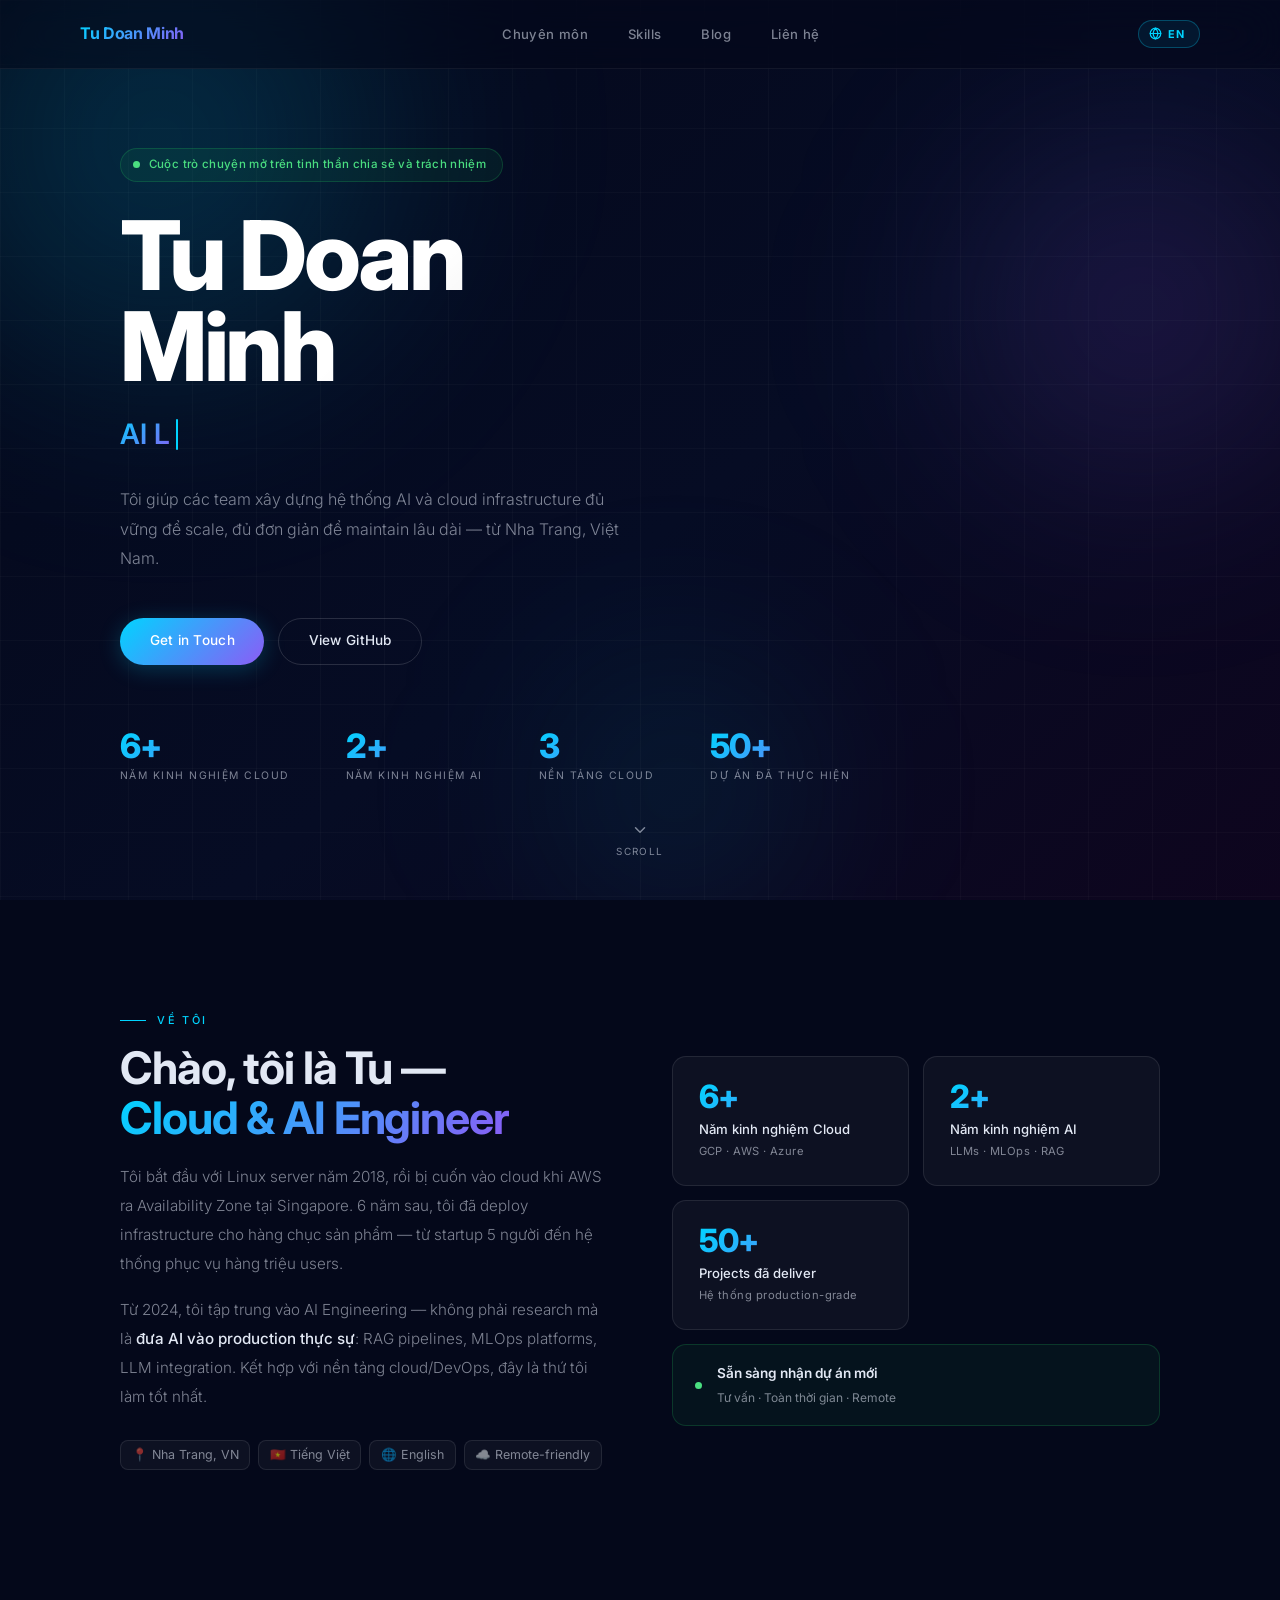
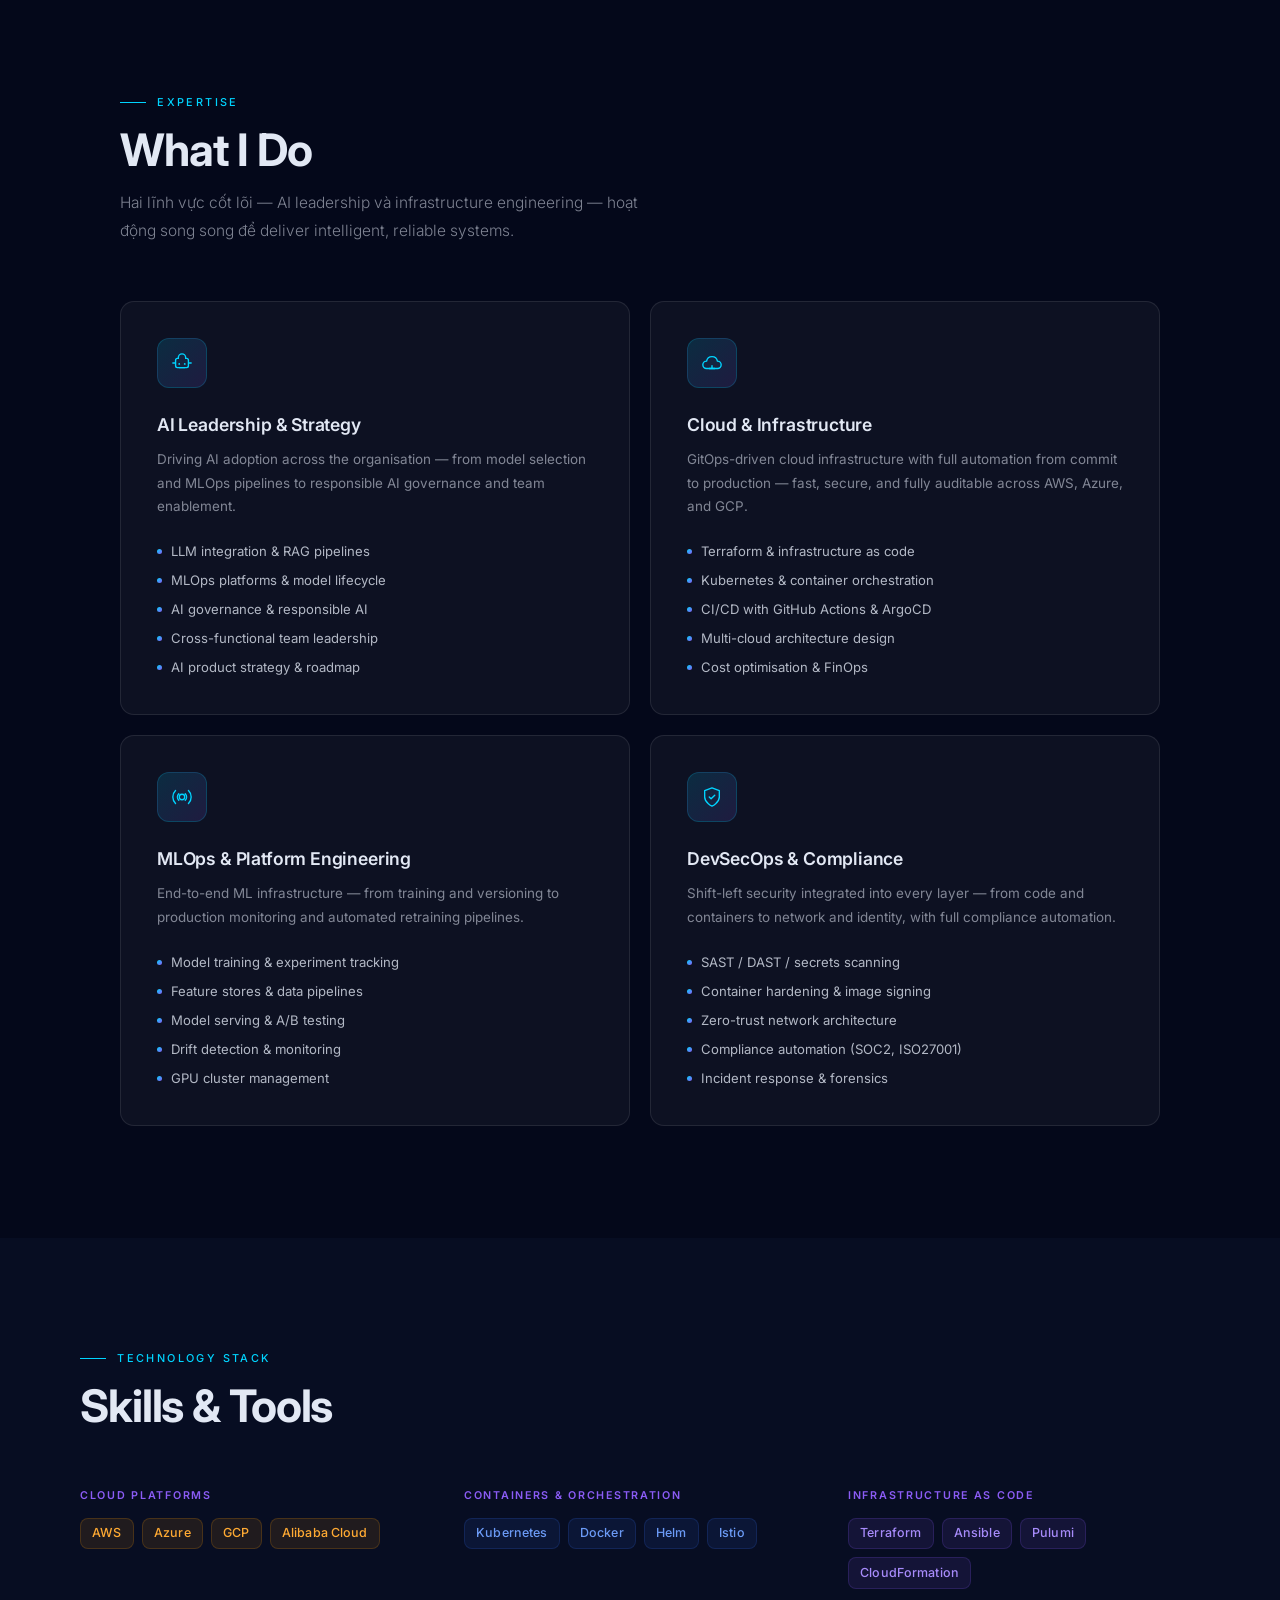
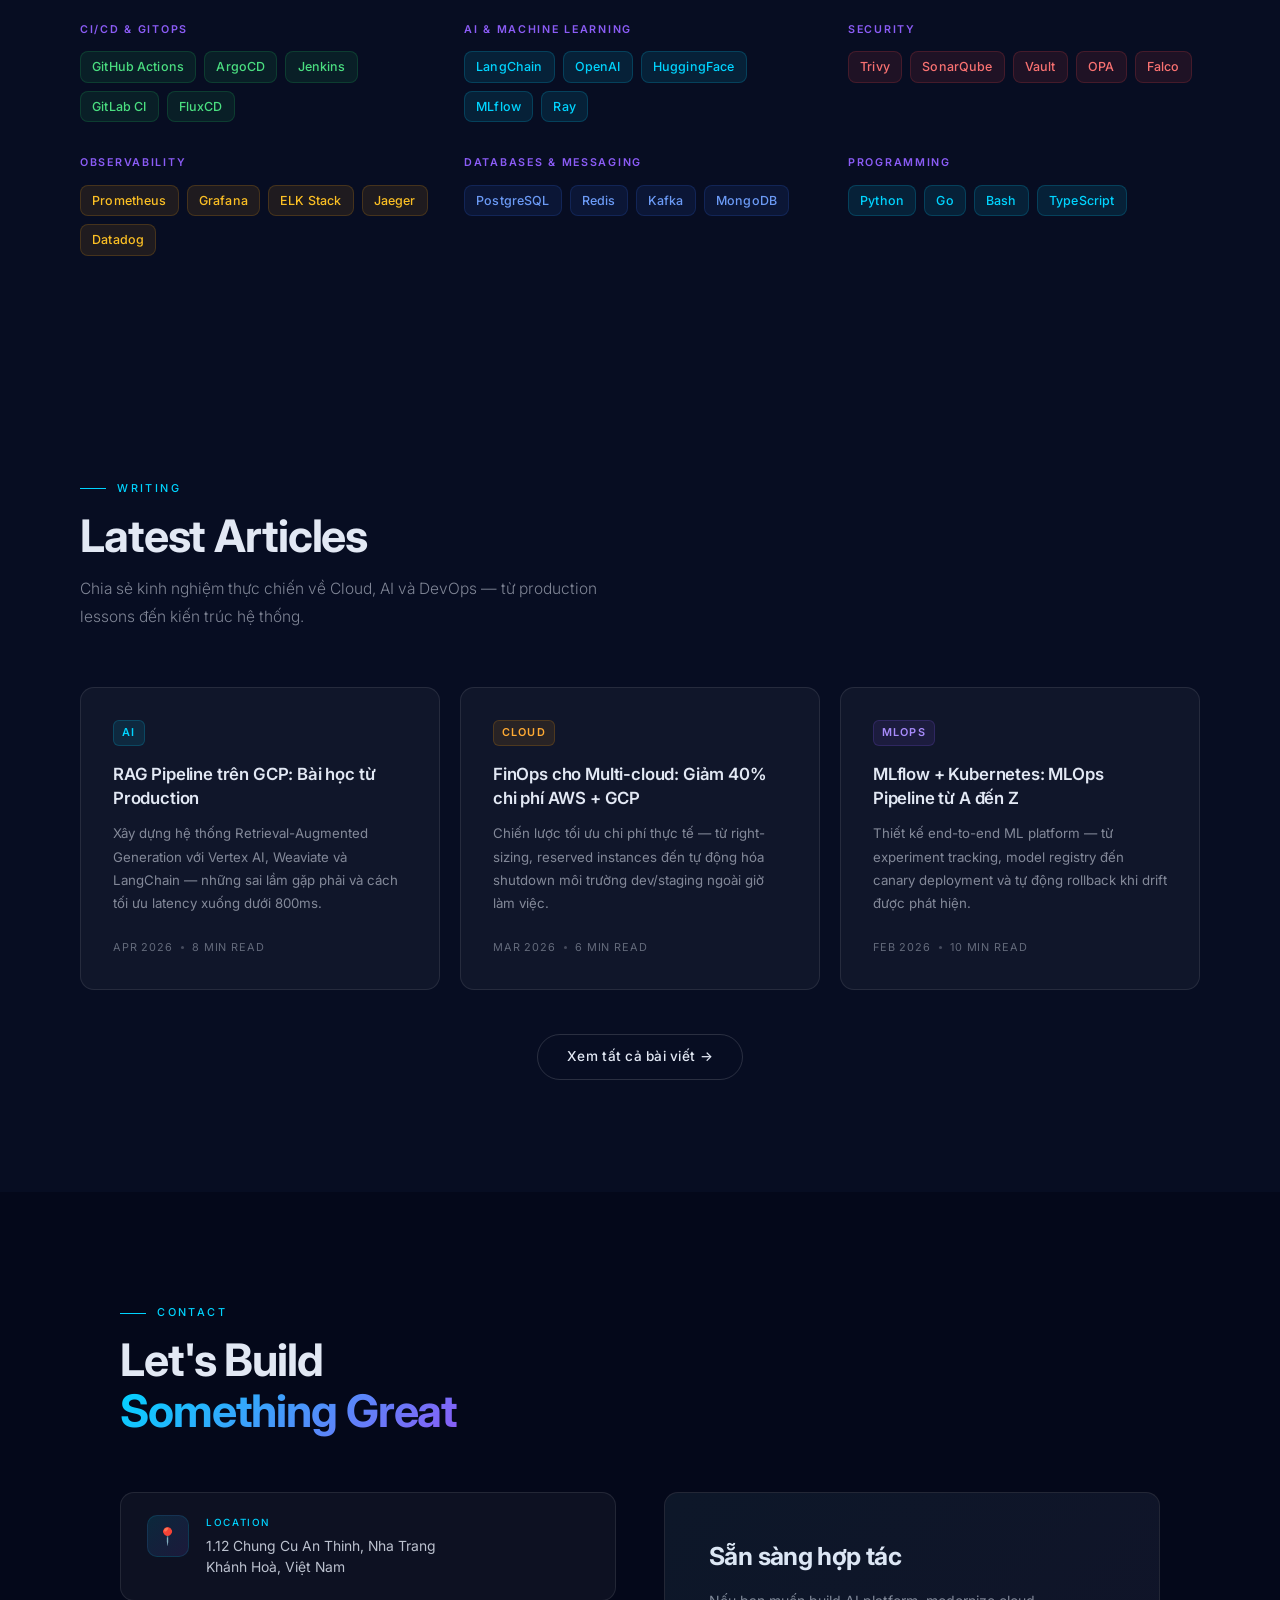
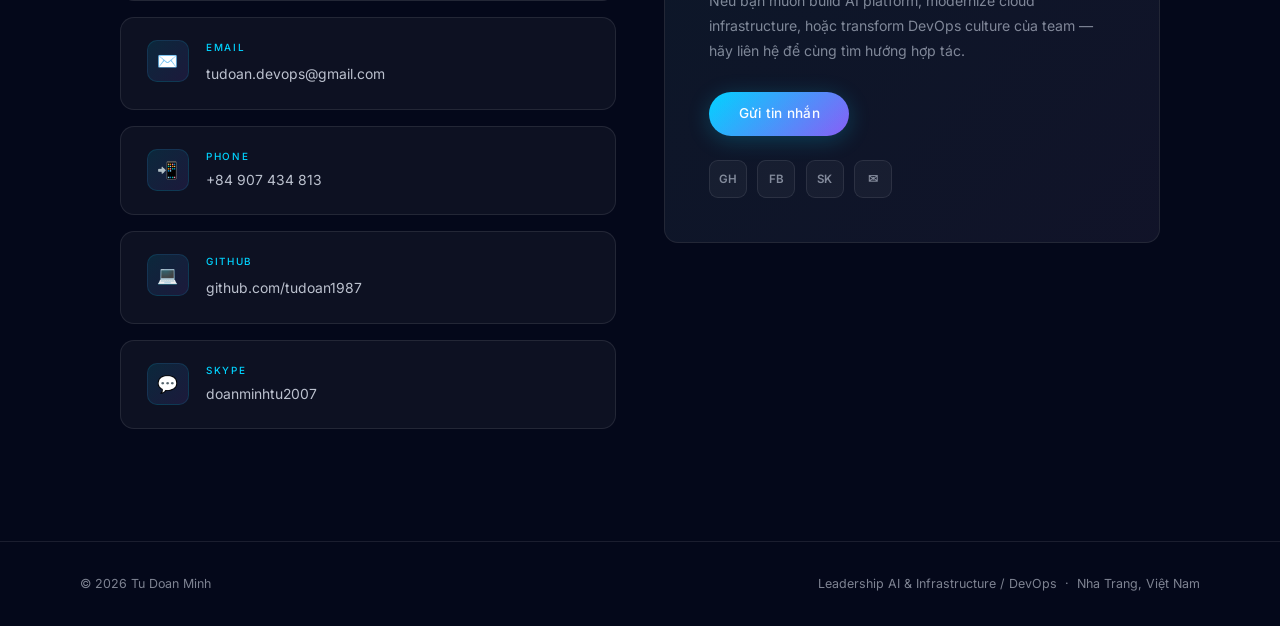
==== index.html @ 6b26e9e9 "Update availability badge text to Vietnamese Co-Authored-By: Claude Sonnet 4.6 <noreply@anthropic.co" ====
﻿<!DOCTYPE html>
<html lang="en">
<head>
  <meta charset="UTF-8">
  <meta name="viewport" content="width=device-width, initial-scale=1.0">
  <title>Tu Doan Minh — AI &amp; Infrastructure Leader</title>
  <meta name="description" content="Leadership AI &amp; Infrastructure/DevOps — Building intelligent, cloud-native platforms at scale.">
  <link rel="preconnect" href="https://fonts.googleapis.com">
  <link rel="preconnect" href="https://fonts.gstatic.com" crossorigin>
  <link href="https://fonts.googleapis.com/css2?family=Inter:wght@100;300;400;500;600;700;800;900&display=swap" rel="stylesheet">
  <link rel="stylesheet" href="css/custom.css">
  <link rel="icon" href="assets/img/cloud-icon-8.png">
  <script src="js/i18n.js"></script>
</head>
<body>

<!-- ═══════════════════════════════════════════════════
     NAV
════════════════════════════════════════════════════ -->
<nav class="nav">
  <div class="nav-logo">Tu Doan Minh</div>
  <ul class="nav-links" id="nav-links">
    <li><a href="#expertise" data-vi="Chuyên môn" data-en="Expertise">Chuyên môn</a></li>
    <li><a href="#skills" data-vi="Skills" data-en="Skills">Skills</a></li>
    <li><a href="#blog" data-vi="Blog" data-en="Blog">Blog</a></li>
    <li><a href="#contact" data-vi="Liên hệ" data-en="Contact">Liên hệ</a></li>
  </ul>
  <div class="nav-right">
    <button class="lang-toggle" id="lang-toggle" data-cur="vi" aria-label="Switch language"><svg class="lang-globe" viewBox="0 0 16 16" fill="none" stroke="currentColor" stroke-width="1.5" stroke-linecap="round"><circle cx="8" cy="8" r="6.5"/><path d="M8 1.5C6 3.5 5 5.5 5 8s1 4.5 3 6.5M8 1.5c2 2 3 4 3 6.5s-1 4.5-3 6.5M1.5 8h13"/></svg><span class="ltl">EN</span></button>
    <button class="hamburger" id="hamburger" aria-label="Menu" aria-expanded="false">
      <span></span><span></span><span></span>
    </button>
  </div>
</nav>

<!-- ═══════════════════════════════════════════════════
     HERO
════════════════════════════════════════════════════ -->
<section class="hero" id="home">
  <div class="orb orb-1"></div>
  <div class="orb orb-2"></div>
  <div class="orb orb-3"></div>

  <div class="hero-inner">
    <div class="avail-badge">
      <span class="avail-dot"></span>
      <span data-vi="Cuộc trò chuyện mở trên tinh thần chia sẻ và trách nhiệm" data-en="Open to new projects">Cuộc trò chuyện mở trên tinh thần chia sẻ và trách nhiệm</span>
    </div>

    <h1 class="hero-name">Tu Doan<br>Minh</h1>

    <div class="hero-role">
      <span class="typewriter" id="tw"></span><span class="cursor"></span>
    </div>

    <p class="hero-desc"
       data-vi="Tôi giúp các team xây dựng hệ thống AI và cloud infrastructure đủ vững để scale, đủ đơn giản để maintain lâu dài — từ Nha Trang, Việt Nam."
       data-en="I help teams build AI and cloud infrastructure that's robust enough to scale, and simple enough to last — based in Nha Trang, Vietnam.">
      Tôi giúp các team xây dựng hệ thống AI và cloud infrastructure đủ vững để scale, đủ đơn giản để maintain lâu dài — từ Nha Trang, Việt Nam.
    </p>

    <div class="hero-cta">
      <a href="#contact" class="btn btn-primary">Get in Touch</a>
      <a href="https://github.com/tudoan1987" target="_blank" class="btn btn-ghost">View GitHub</a>
    </div>

    <div class="hero-stats">
      <div>
        <span class="stat-num">6+</span>
        <span class="stat-label" data-vi="Năm kinh nghiệm Cloud" data-en="Years Cloud">Năm kinh nghiệm Cloud</span>
      </div>
      <div>
        <span class="stat-num">2+</span>
        <span class="stat-label" data-vi="Năm kinh nghiệm AI" data-en="Years AI / MLOps">Năm kinh nghiệm AI</span>
      </div>
      <div>
        <span class="stat-num">3</span>
        <span class="stat-label" data-vi="Nền tảng Cloud" data-en="Cloud Platforms">Nền tảng Cloud</span>
      </div>
      <div>
        <span class="stat-num">50+</span>
        <span class="stat-label" data-vi="Dự án đã thực hiện" data-en="Projects Delivered">Dự án đã thực hiện</span>
      </div>
    </div>
  </div>

  <div class="scroll-hint">
    <svg viewBox="0 0 24 24" fill="none" stroke-width="2" stroke-linecap="round" stroke-linejoin="round">
      <polyline points="6 9 12 15 18 9"></polyline>
    </svg>
    Scroll
  </div>
</section>

<!-- ═══════════════════════════════════════════════════
     ABOUT
════════════════════════════════════════════════════ -->
<div id="about">
  <div class="section">
    <div class="about-grid">

      <div class="about-text fade-up">
        <div class="section-label" data-vi="Về tôi" data-en="About">Về tôi</div>
        <h2 class="section-title">
          <span class="lang-vi">Chào, tôi là Tu —</span>
          <span class="lang-en">Hey, I'm Tu —</span>
          <br>
          <span style="background:var(--grad);-webkit-background-clip:text;-webkit-text-fill-color:transparent;background-clip:text;">Cloud &amp; AI Engineer</span>
        </h2>
        <p class="about-p lang-vi">
          Tôi bắt đầu với Linux server năm 2018, rồi bị cuốn vào cloud khi AWS ra Availability Zone tại Singapore.
          6 năm sau, tôi đã deploy infrastructure cho hàng chục sản phẩm — từ startup 5 người đến hệ thống
          phục vụ hàng triệu users.
        </p>
        <p class="about-p lang-vi">
          Từ 2024, tôi tập trung vào AI Engineering — không phải research mà là
          <em>đưa AI vào production thực sự</em>: RAG pipelines, MLOps platforms, LLM integration.
          Kết hợp với nền tảng cloud/DevOps, đây là thứ tôi làm tốt nhất.
        </p>
        <p class="about-p lang-en">
          I started with Linux servers in 2018, then got pulled deep into cloud when AWS launched
          an Availability Zone in Singapore. Six years later, I've deployed infrastructure for
          dozens of products — from 5-person startups to systems serving millions of users.
        </p>
        <p class="about-p lang-en">
          Since 2024, I've focused on AI Engineering — not research, but
          <em>actually shipping AI to production</em>: RAG pipelines, MLOps platforms, LLM integration.
          Combined with my cloud/DevOps foundation, this is what I do best.
        </p>
        <div class="about-tags">
          <span class="about-tag">📍 Nha Trang, VN</span>
          <span class="about-tag">🇻🇳 Tiếng Việt</span>
          <span class="about-tag">🌐 English</span>
          <span class="about-tag">☁️ Remote-friendly</span>
        </div>
      </div>

      <div class="about-cards fade-up d2">
        <div class="about-stat-card">
          <div class="asc-num">6+</div>
          <div class="asc-label" data-vi="Năm kinh nghiệm Cloud" data-en="Years Cloud Experience">Năm kinh nghiệm Cloud</div>
          <div class="asc-sub">GCP · AWS · Azure</div>
        </div>
        <div class="about-stat-card">
          <div class="asc-num">2+</div>
          <div class="asc-label" data-vi="Năm kinh nghiệm AI" data-en="Years AI Experience">Năm kinh nghiệm AI</div>
          <div class="asc-sub">LLMs · MLOps · RAG</div>
        </div>
        <div class="about-stat-card">
          <div class="asc-num">50+</div>
          <div class="asc-label" data-vi="Projects đã deliver" data-en="Projects Delivered">Projects đã deliver</div>
          <div class="asc-sub" data-vi="Hệ thống production-grade" data-en="Production-grade systems">Hệ thống production-grade</div>
        </div>
        <div class="about-avail-card">
          <span class="avail-dot"></span>
          <div>
            <div style="font-size:.85rem;font-weight:600;color:var(--text)" data-vi="Sẵn sàng nhận dự án mới" data-en="Open to opportunities">Sẵn sàng nhận dự án mới</div>
            <div style="font-size:.75rem;color:var(--muted);margin-top:.2rem" data-vi="Tư vấn · Toàn thời gian · Remote" data-en="Consulting · Full-time · Remote">Tư vấn · Toàn thời gian · Remote</div>
          </div>
        </div>
      </div>

    </div>
  </div>
</div>

<!-- ═══════════════════════════════════════════════════
     EXPERTISE
════════════════════════════════════════════════════ -->
<div id="expertise">
  <div class="section">
    <div class="section-label fade-up">Expertise</div>
    <h2 class="section-title fade-up d1">What I Do</h2>
    <p class="section-sub fade-up d2"
       data-vi="Hai lĩnh vực cốt lõi — AI leadership và infrastructure engineering — hoạt động song song để deliver intelligent, reliable systems."
       data-en="Two core disciplines — AI leadership and infrastructure engineering — working in harmony to deliver intelligent, reliable systems.">
      Hai lĩnh vực cốt lõi — AI leadership và infrastructure engineering — hoạt động song song để deliver intelligent, reliable systems.
    </p>

    <div class="cards-2x2">

      <div class="e-card fade-up d2">
        <div class="e-icon">
          <svg viewBox="0 0 24 24" fill="none" stroke="currentColor" stroke-width="1.5" stroke-linecap="round" stroke-linejoin="round"><path d="M12 2a4 4 0 014 4v1h1a2 2 0 012 2v6a2 2 0 01-2 2H7a2 2 0 01-2-2V9a2 2 0 012-2h1V6a4 4 0 014-4z"/><circle cx="9" cy="13" r="1" fill="currentColor" stroke="none"/><circle cx="15" cy="13" r="1" fill="currentColor" stroke="none"/><path d="M9 17h6"/><path d="M2 12h2M20 12h2"/></svg>
        </div>
        <div class="e-title">AI Leadership &amp; Strategy</div>
        <div class="e-desc">Driving AI adoption across the organisation — from model selection and MLOps pipelines to responsible AI governance and team enablement.</div>
        <ul class="e-list">
          <li>LLM integration &amp; RAG pipelines</li>
          <li>MLOps platforms &amp; model lifecycle</li>
          <li>AI governance &amp; responsible AI</li>
          <li>Cross-functional team leadership</li>
          <li>AI product strategy &amp; roadmap</li>
        </ul>
      </div>

      <div class="e-card fade-up d3">
        <div class="e-icon">
          <svg viewBox="0 0 24 24" fill="none" stroke="currentColor" stroke-width="1.5" stroke-linecap="round" stroke-linejoin="round"><path d="M18 10h-.09A6 6 0 006.09 10H6a4 4 0 000 8h12a4 4 0 000-8z"/><path d="M12 15v3M9 18h6"/></svg>
        </div>
        <div class="e-title">Cloud &amp; Infrastructure</div>
        <div class="e-desc">GitOps-driven cloud infrastructure with full automation from commit to production — fast, secure, and fully auditable across AWS, Azure, and GCP.</div>
        <ul class="e-list">
          <li>Terraform &amp; infrastructure as code</li>
          <li>Kubernetes &amp; container orchestration</li>
          <li>CI/CD with GitHub Actions &amp; ArgoCD</li>
          <li>Multi-cloud architecture design</li>
          <li>Cost optimisation &amp; FinOps</li>
        </ul>
      </div>

      <div class="e-card fade-up d3">
        <div class="e-icon">
          <svg viewBox="0 0 24 24" fill="none" stroke="currentColor" stroke-width="1.5" stroke-linecap="round" stroke-linejoin="round"><circle cx="12" cy="12" r="3"/><path d="M19.07 4.93a10 10 0 010 14.14M4.93 4.93a10 10 0 000 14.14"/><path d="M15.54 8.46a5 5 0 010 7.07M8.46 8.46a5 5 0 000 7.07"/></svg>
        </div>
        <div class="e-title">MLOps &amp; Platform Engineering</div>
        <div class="e-desc">End-to-end ML infrastructure — from training and versioning to production monitoring and automated retraining pipelines.</div>
        <ul class="e-list">
          <li>Model training &amp; experiment tracking</li>
          <li>Feature stores &amp; data pipelines</li>
          <li>Model serving &amp; A/B testing</li>
          <li>Drift detection &amp; monitoring</li>
          <li>GPU cluster management</li>
        </ul>
      </div>

      <div class="e-card fade-up d4">
        <div class="e-icon">
          <svg viewBox="0 0 24 24" fill="none" stroke="currentColor" stroke-width="1.5" stroke-linecap="round" stroke-linejoin="round"><path d="M12 22s8-4 8-10V5l-8-3-8 3v7c0 6 8 10 8 10z"/><path d="M9 12l2 2 4-4"/></svg>
        </div>
        <div class="e-title">DevSecOps &amp; Compliance</div>
        <div class="e-desc">Shift-left security integrated into every layer — from code and containers to network and identity, with full compliance automation.</div>
        <ul class="e-list">
          <li>SAST / DAST / secrets scanning</li>
          <li>Container hardening &amp; image signing</li>
          <li>Zero-trust network architecture</li>
          <li>Compliance automation (SOC2, ISO27001)</li>
          <li>Incident response &amp; forensics</li>
        </ul>
      </div>

    </div>
  </div>
</div>

<!-- ═══════════════════════════════════════════════════
     SKILLS
════════════════════════════════════════════════════ -->
<div class="alt-bg" id="skills">
  <div class="section" style="max-width:none;padding:7rem 5rem;">
    <div style="max-width:1200px;margin:0 auto;">
      <div class="section-label fade-up">Technology Stack</div>
      <h2 class="section-title fade-up d1">Skills &amp; Tools</h2>

      <div class="skills-grid">

        <div class="fade-up d1">
          <div class="skill-group-label">Cloud Platforms</div>
          <div class="skill-tags">
            <span class="sk sk-cloud">AWS</span>
            <span class="sk sk-cloud">Azure</span>
            <span class="sk sk-cloud">GCP</span>
            <span class="sk sk-cloud">Alibaba Cloud</span>
          </div>
        </div>

        <div class="fade-up d2">
          <div class="skill-group-label">Containers &amp; Orchestration</div>
          <div class="skill-tags">
            <span class="sk sk-k8s">Kubernetes</span>
            <span class="sk sk-k8s">Docker</span>
            <span class="sk sk-k8s">Helm</span>
            <span class="sk sk-k8s">Istio</span>
          </div>
        </div>

        <div class="fade-up d3">
          <div class="skill-group-label">Infrastructure as Code</div>
          <div class="skill-tags">
            <span class="sk sk-iac">Terraform</span>
            <span class="sk sk-iac">Ansible</span>
            <span class="sk sk-iac">Pulumi</span>
            <span class="sk sk-iac">CloudFormation</span>
          </div>
        </div>

        <div class="fade-up d2">
          <div class="skill-group-label">CI/CD &amp; GitOps</div>
          <div class="skill-tags">
            <span class="sk sk-cicd">GitHub Actions</span>
            <span class="sk sk-cicd">ArgoCD</span>
            <span class="sk sk-cicd">Jenkins</span>
            <span class="sk sk-cicd">GitLab CI</span>
            <span class="sk sk-cicd">FluxCD</span>
          </div>
        </div>

        <div class="fade-up d3">
          <div class="skill-group-label">AI &amp; Machine Learning</div>
          <div class="skill-tags">
            <span class="sk sk-ai">LangChain</span>
            <span class="sk sk-ai">OpenAI</span>
            <span class="sk sk-ai">HuggingFace</span>
            <span class="sk sk-ai">MLflow</span>
            <span class="sk sk-ai">Ray</span>
          </div>
        </div>

        <div class="fade-up d4">
          <div class="skill-group-label">Security</div>
          <div class="skill-tags">
            <span class="sk sk-sec">Trivy</span>
            <span class="sk sk-sec">SonarQube</span>
            <span class="sk sk-sec">Vault</span>
            <span class="sk sk-sec">OPA</span>
            <span class="sk sk-sec">Falco</span>
          </div>
        </div>

        <div class="fade-up d3">
          <div class="skill-group-label">Observability</div>
          <div class="skill-tags">
            <span class="sk sk-obs">Prometheus</span>
            <span class="sk sk-obs">Grafana</span>
            <span class="sk sk-obs">ELK Stack</span>
            <span class="sk sk-obs">Jaeger</span>
            <span class="sk sk-obs">Datadog</span>
          </div>
        </div>

        <div class="fade-up d4">
          <div class="skill-group-label">Databases &amp; Messaging</div>
          <div class="skill-tags">
            <span class="sk sk-k8s">PostgreSQL</span>
            <span class="sk sk-k8s">Redis</span>
            <span class="sk sk-k8s">Kafka</span>
            <span class="sk sk-k8s">MongoDB</span>
          </div>
        </div>

        <div class="fade-up d5">
          <div class="skill-group-label">Programming</div>
          <div class="skill-tags">
            <span class="sk sk-ai">Python</span>
            <span class="sk sk-ai">Go</span>
            <span class="sk sk-ai">Bash</span>
            <span class="sk sk-ai">TypeScript</span>
          </div>
        </div>

      </div>
    </div>
  </div>
</div>

<!-- ═══════════════════════════════════════════════════
     BLOG
════════════════════════════════════════════════════ -->
<div class="alt-bg" id="blog">
  <div class="section" style="max-width:none;padding:7rem 5rem;">
    <div style="max-width:1200px;margin:0 auto;">
      <div class="section-label fade-up">Writing</div>
      <h2 class="section-title fade-up d1">Latest Articles</h2>
      <p class="section-sub fade-up d2"
         data-vi="Chia sẻ kinh nghiệm thực chiến về Cloud, AI và DevOps — từ production lessons đến kiến trúc hệ thống."
         data-en="Sharing hands-on experience in Cloud, AI, and DevOps — from production lessons to system architecture.">
        Chia sẻ kinh nghiệm thực chiến về Cloud, AI và DevOps — từ production lessons đến kiến trúc hệ thống.
      </p>

      <div class="blog-grid">

        <a href="blog/posts/rag-pipeline-gcp.html" class="blog-card fade-up d2">
          <span class="blog-tag tag-ai">AI</span>
          <div class="blog-title">
            <span class="lang-vi">RAG Pipeline trên GCP: Bài học từ Production</span>
            <span class="lang-en">RAG Pipeline on GCP: Lessons from Production</span>
          </div>
          <div class="blog-excerpt">
            <span class="lang-vi">Xây dựng hệ thống Retrieval-Augmented Generation với Vertex AI, Weaviate và LangChain — những sai lầm gặp phải và cách tối ưu latency xuống dưới 800ms.</span>
            <span class="lang-en">Building a Retrieval-Augmented Generation system with Vertex AI, Weaviate and LangChain — mistakes made and how we got latency under 800ms.</span>
          </div>
          <div class="blog-meta">
            <span>Apr 2026</span>
            <span class="blog-meta-dot"></span>
            <span>8 min read</span>
          </div>
        </a>

        <a href="blog/posts/finops-multi-cloud.html" class="blog-card fade-up d3">
          <span class="blog-tag tag-cloud">Cloud</span>
          <div class="blog-title">
            <span class="lang-vi">FinOps cho Multi-cloud: Giảm 40% chi phí AWS + GCP</span>
            <span class="lang-en">Multi-cloud FinOps: 40% Cost Reduction on AWS + GCP</span>
          </div>
          <div class="blog-excerpt">
            <span class="lang-vi">Chiến lược tối ưu chi phí thực tế — từ right-sizing, reserved instances đến tự động hóa shutdown môi trường dev/staging ngoài giờ làm việc.</span>
            <span class="lang-en">Practical cost optimization strategy — from right-sizing and reserved instances to automated shutdown of dev/staging environments off-hours.</span>
          </div>
          <div class="blog-meta">
            <span>Mar 2026</span>
            <span class="blog-meta-dot"></span>
            <span>6 min read</span>
          </div>
        </a>

        <a href="blog/posts/mlops-mlflow-k8s.html" class="blog-card fade-up d4">
          <span class="blog-tag tag-mlops">MLOps</span>
          <div class="blog-title">
            <span class="lang-vi">MLflow + Kubernetes: MLOps Pipeline từ A đến Z</span>
            <span class="lang-en">MLflow + Kubernetes: End-to-End MLOps Pipeline</span>
          </div>
          <div class="blog-excerpt">
            <span class="lang-vi">Thiết kế end-to-end ML platform — từ experiment tracking, model registry đến canary deployment và tự động rollback khi drift được phát hiện.</span>
            <span class="lang-en">Designing an end-to-end ML platform — from experiment tracking and model registry to canary deployment and automated rollback on drift detection.</span>
          </div>
          <div class="blog-meta">
            <span>Feb 2026</span>
            <span class="blog-meta-dot"></span>
            <span>10 min read</span>
          </div>
        </a>

      </div>

      <div class="blog-view-all fade-up d5">
        <a href="blog/" class="btn btn-ghost" data-vi="Xem tất cả bài viết →" data-en="View all articles →">Xem tất cả bài viết →</a>
      </div>
    </div>
  </div>
</div>

<!-- ═══════════════════════════════════════════════════
     CONTACT
════════════════════════════════════════════════════ -->
<div id="contact">
  <div class="section">
    <div class="section-label fade-up">Contact</div>
    <h2 class="section-title fade-up d1">
      Let's Build<br>
      <span style="background:var(--grad);-webkit-background-clip:text;-webkit-text-fill-color:transparent;background-clip:text;">
        Something Great
      </span>
    </h2>

    <div class="contact-layout">

      <div class="contact-list fade-up d2">
        <div class="c-item">
          <div class="c-ico">&#128205;</div>
          <div>
            <div class="c-label">Location</div>
            <div class="c-val">1.12 Chung Cu An Thinh, Nha Trang<br>Khánh Hoà, Việt Nam</div>
          </div>
        </div>
        <div class="c-item">
          <div class="c-ico">&#9993;&#65039;</div>
          <div>
            <div class="c-label">Email</div>
            <a href="mailto:tudoan.devops@gmail.com" class="c-val">tudoan.devops@gmail.com</a>
          </div>
        </div>
        <div class="c-item">
          <div class="c-ico">&#128242;</div>
          <div>
            <div class="c-label">Phone</div>
            <div class="c-val">+84 907 434 813</div>
          </div>
        </div>
        <div class="c-item">
          <div class="c-ico">&#128187;</div>
          <div>
            <div class="c-label">GitHub</div>
            <a href="https://github.com/tudoan1987" target="_blank" class="c-val">github.com/tudoan1987</a>
          </div>
        </div>
        <div class="c-item">
          <div class="c-ico">&#128172;</div>
          <div>
            <div class="c-label">Skype</div>
            <div class="c-val">doanminhtu2007</div>
          </div>
        </div>
      </div>

      <div class="contact-cta fade-up d3">
        <div class="cta-title" data-vi="Sẵn sàng hợp tác" data-en="Open to Collaboration">Sẵn sàng hợp tác</div>
        <div class="cta-desc">
          <span class="lang-vi">Nếu bạn muốn build AI platform, modernize cloud infrastructure, hoặc transform DevOps culture của team — hãy liên hệ để cùng tìm hướng hợp tác.</span>
          <span class="lang-en">Whether you're looking to build an AI platform, modernise your cloud infrastructure, or transform your team's DevOps culture — I'd love to connect and explore how we can work together.</span>
        </div>
        <a href="mailto:tudoan.devops@gmail.com" class="btn btn-primary" data-vi="Gửi tin nhắn" data-en="Send a Message">Gửi tin nhắn</a>
        <div class="social-row">
          <a href="https://github.com/tudoan1987" target="_blank" class="soc-link" title="GitHub">GH</a>
          <a href="https://www.facebook.com/minhtu.doan.9/" target="_blank" class="soc-link" title="Facebook">FB</a>
          <a href="skype:doanminhtu2007?chat" class="soc-link" title="Skype">SK</a>
          <a href="mailto:tudoan.devops@gmail.com" class="soc-link" title="Email">&#9993;</a>
        </div>
      </div>

    </div>
  </div>
</div>

<!-- ═══════════════════════════════════════════════════
     FOOTER
════════════════════════════════════════════════════ -->
<footer>
  <span>© 2026 Tu Doan Minh</span>
  <span>Leadership AI &amp; Infrastructure / DevOps &nbsp;·&nbsp; Nha Trang, Việt Nam</span>
</footer>

<!-- ═══════════════════════════════════════════════════
     JS — Typewriter + Scroll reveal
════════════════════════════════════════════════════ -->
<script>
(function () {
  // Typewriter
  const roles = [
    'AI Leadership',
    'Infrastructure / DevOps',
    'Cloud Architecture',
    'DevSecOps Engineering',
    'MLOps & AI Platforms'
  ];
  const el = document.getElementById('tw');
  let ri = 0, ci = 0, del = false;

  function tick() {
    const r = roles[ri];
    el.textContent = del ? r.slice(0, ci--) : r.slice(0, ci++);
    if (!del && ci > r.length)  { del = true;  setTimeout(tick, 1500); return; }
    if (del  && ci < 0)         { del = false; ri = (ri + 1) % roles.length; ci = 0; }
    setTimeout(tick, del ? 42 : 78);
  }
  tick();

  // Scroll-reveal
  const obs = new IntersectionObserver(function (entries) {
    entries.forEach(function (e) {
      if (e.isIntersecting) {
        e.target.classList.add('visible');
        obs.unobserve(e.target);
      }
    });
  }, { threshold: 0.1 });

  document.querySelectorAll('.fade-up').forEach(function (el) {
    obs.observe(el);
  });

  // Hamburger menu
  var ham = document.getElementById('hamburger');
  var nav = document.getElementById('nav-links');
  ham.addEventListener('click', function () {
    var open = nav.classList.toggle('open');
    ham.classList.toggle('open', open);
    ham.setAttribute('aria-expanded', open);
  });
  nav.querySelectorAll('a').forEach(function (a) {
    a.addEventListener('click', function () {
      nav.classList.remove('open');
      ham.classList.remove('open');
      ham.setAttribute('aria-expanded', 'false');
    });
  });

  // Active nav highlight on scroll
  var sections = document.querySelectorAll('section[id], div[id]');
  var navAs = document.querySelectorAll('.nav-links a');
  window.addEventListener('scroll', function () {
    var scrollY = window.scrollY + 100;
    sections.forEach(function (s) {
      if (s.offsetTop <= scrollY && s.offsetTop + s.offsetHeight > scrollY) {
        navAs.forEach(function (a) {
          a.classList.toggle('nav-active', a.getAttribute('href') === '#' + s.id);
        });
      }
    });
  }, { passive: true });
}());
</script>

</body>
</html>
---- css/custom.css ----
/* ─────────────────────────────────────────────────────
   Design tokens
───────────────────────────────────────────────────── */
:root {
  --bg:          #04081a;
  --bg2:         #070d22;
  --text:        #e2e8f4;
  --muted:       rgba(226,232,244,0.55);
  --cyan:        #00d4ff;
  --purple:      #8b5cf6;
  --grad:        linear-gradient(135deg, #00d4ff 0%, #8b5cf6 100%);
  --card-bg:     rgba(255,255,255,0.04);
  --card-border: rgba(255,255,255,0.09);
  --r:           14px;
}

/* ─────────────────────────────────────────────────────
   Reset & base
───────────────────────────────────────────────────── */
*, *::before, *::after { box-sizing: border-box; margin: 0; padding: 0; }
html { scroll-behavior: smooth; }
body {
  font-family: 'Inter', -apple-system, BlinkMacSystemFont, sans-serif;
  background: var(--bg);
  color: var(--text);
  line-height: 1.6;
  overflow-x: hidden;
  -webkit-font-smoothing: antialiased;
}
a { color: inherit; text-decoration: none; }
img { display: block; }

/* ─────────────────────────────────────────────────────
   Navigation
───────────────────────────────────────────────────── */
.nav {
  position: fixed;
  top: 0; left: 0; right: 0;
  z-index: 200;
  display: flex;
  align-items: center;
  justify-content: space-between;
  padding: 1.25rem 5rem;
  background: rgba(4,8,26,0.55);
  backdrop-filter: blur(24px);
  -webkit-backdrop-filter: blur(24px);
  border-bottom: 1px solid rgba(255,255,255,0.06);
}
.nav-logo {
  font-size: 1rem;
  font-weight: 700;
  letter-spacing: -0.02em;
  background: var(--grad);
  -webkit-background-clip: text;
  -webkit-text-fill-color: transparent;
  background-clip: text;
}
.nav-links {
  display: flex;
  gap: 2.5rem;
  list-style: none;
}
.nav-links a {
  font-size: 0.82rem;
  font-weight: 500;
  color: var(--muted);
  letter-spacing: 0.03em;
  transition: color .2s;
}
.nav-links a:hover { color: var(--text); }

/* ─────────────────────────────────────────────────────
   Hero
───────────────────────────────────────────────────── */
.hero {
  min-height: 100vh;
  display: flex;
  align-items: center;
  position: relative;
  overflow: hidden;
  background: linear-gradient(140deg, #04081a 0%, #060c24 55%, #0e051e 100%);
}

/* Grid overlay */
.hero::before {
  content: '';
  position: absolute;
  inset: 0;
  background-image:
    linear-gradient(rgba(255,255,255,0.025) 1px, transparent 1px),
    linear-gradient(90deg, rgba(255,255,255,0.025) 1px, transparent 1px);
  background-size: 64px 64px;
  pointer-events: none;
}

/* Floating glow orbs */
.orb {
  position: absolute;
  border-radius: 50%;
  filter: blur(90px);
  pointer-events: none;
}
.orb-1 {
  width: 680px; height: 680px;
  background: radial-gradient(circle, rgba(0,212,255,0.22), transparent 70%);
  top: -200px; left: -180px;
  animation: orb-drift 12s ease-in-out infinite alternate;
}
.orb-2 {
  width: 520px; height: 520px;
  background: radial-gradient(circle, rgba(139,92,246,0.2), transparent 70%);
  top: 50px; right: -120px;
  animation: orb-drift 16s ease-in-out infinite alternate-reverse;
}
.orb-3 {
  width: 380px; height: 380px;
  background: radial-gradient(circle, rgba(6,182,212,0.15), transparent 70%);
  bottom: -80px; left: 38%;
  animation: orb-drift 10s ease-in-out infinite alternate;
}
@keyframes orb-drift {
  from { transform: translate(0, 0) scale(1); }
  to   { transform: translate(28px, -35px) scale(1.07); }
}

.hero-inner {
  position: relative;
  z-index: 2;
  width: 100%;
  max-width: 1200px;
  margin: 0 auto;
  padding: 9rem 5rem 7rem;
}
.hero-eyebrow {
  display: inline-flex;
  align-items: center;
  gap: 0.6rem;
  font-size: 0.7rem;
  text-transform: uppercase;
  letter-spacing: 0.22em;
  color: var(--cyan);
  font-weight: 500;
  margin-bottom: 1.75rem;
}
.hero-eyebrow::before {
  content: '';
  width: 26px; height: 1px;
  background: var(--cyan);
  display: inline-block;
}
.hero-name {
  font-size: clamp(3.2rem, 7.5vw, 7rem);
  font-weight: 800;
  letter-spacing: -0.035em;
  line-height: 0.95;
  margin-bottom: 1.25rem;
  background: linear-gradient(135deg, #ffffff 30%, rgba(255,255,255,0.65) 100%);
  -webkit-background-clip: text;
  -webkit-text-fill-color: transparent;
  background-clip: text;
}
.hero-role {
  font-size: clamp(1.1rem, 2.2vw, 1.8rem);
  font-weight: 300;
  color: var(--muted);
  margin-bottom: 1.75rem;
  min-height: 2.2rem;
  display: flex;
  align-items: center;
  gap: 0.35rem;
}
.typewriter {
  background: var(--grad);
  -webkit-background-clip: text;
  -webkit-text-fill-color: transparent;
  background-clip: text;
  font-weight: 600;
}
.cursor {
  display: inline-block;
  width: 2px;
  height: 1.1em;
  background: var(--cyan);
  border-radius: 1px;
  vertical-align: middle;
  animation: blink 1s step-end infinite;
}
@keyframes blink { 0%,100%{opacity:1} 50%{opacity:0} }

.hero-desc {
  font-size: 1rem;
  color: var(--muted);
  font-weight: 300;
  max-width: 500px;
  line-height: 1.85;
  margin-bottom: 2.75rem;
}
.hero-cta {
  display: flex;
  gap: 0.85rem;
  flex-wrap: wrap;
  margin-bottom: 4rem;
}

/* Buttons */
.btn {
  display: inline-flex;
  align-items: center;
  gap: 0.4rem;
  padding: 0.72rem 1.85rem;
  border-radius: 999px;
  font-size: 0.85rem;
  font-weight: 500;
  letter-spacing: 0.02em;
  transition: transform .22s ease, box-shadow .22s ease, border-color .22s ease, color .22s ease;
  cursor: pointer;
  border: none;
}
.btn-primary {
  background: var(--grad);
  color: #fff;
  box-shadow: 0 4px 22px rgba(0,212,255,0.22);
}
.btn-primary:hover {
  transform: translateY(-2px);
  box-shadow: 0 8px 36px rgba(0,212,255,0.38);
}
.btn-ghost {
  background: transparent;
  color: var(--text);
  border: 1px solid rgba(255,255,255,0.14);
}
.btn-ghost:hover {
  border-color: var(--cyan);
  color: var(--cyan);
  transform: translateY(-2px);
}

/* Stats row */
.hero-stats {
  display: flex;
  gap: 3.5rem;
  flex-wrap: wrap;
}
.stat-num {
  display: block;
  font-size: 2.1rem;
  font-weight: 800;
  letter-spacing: -0.03em;
  line-height: 1;
  background: var(--grad);
  -webkit-background-clip: text;
  -webkit-text-fill-color: transparent;
  background-clip: text;
}
.stat-label {
  display: block;
  font-size: 0.65rem;
  text-transform: uppercase;
  letter-spacing: 0.14em;
  color: var(--muted);
  margin-top: 0.35rem;
}

/* Scroll hint */
.scroll-hint {
  position: absolute;
  bottom: 2.5rem;
  left: 50%;
  transform: translateX(-50%);
  z-index: 2;
  display: flex;
  flex-direction: column;
  align-items: center;
  gap: 0.35rem;
  font-size: 0.62rem;
  text-transform: uppercase;
  letter-spacing: 0.15em;
  color: var(--muted);
  animation: scroll-bounce 2.2s ease-in-out infinite;
}
.scroll-hint svg {
  width: 18px; height: 18px;
  stroke: var(--muted);
}
@keyframes scroll-bounce {
  0%,100% { transform: translateX(-50%) translateY(0); }
  50%      { transform: translateX(-50%) translateY(7px); }
}

/* ─────────────────────────────────────────────────────
   Section shared
───────────────────────────────────────────────────── */
.section {
  padding: 7rem 5rem;
  max-width: 1200px;
  margin: 0 auto;
}
.alt-bg {
  background: var(--bg2);
}
.alt-bg .section { max-width: none; margin: 0; }
.alt-bg .section-inner {
  max-width: 1200px;
  margin: 0 auto;
}

.section-label {
  display: flex;
  align-items: center;
  gap: 0.7rem;
  font-size: 0.68rem;
  text-transform: uppercase;
  letter-spacing: 0.22em;
  color: var(--cyan);
  font-weight: 500;
  margin-bottom: 0.85rem;
}
.section-label::before {
  content: '';
  width: 26px; height: 1px;
  background: var(--cyan);
  display: block;
}
.section-title {
  font-size: clamp(1.9rem, 3.5vw, 2.9rem);
  font-weight: 700;
  letter-spacing: -0.025em;
  line-height: 1.12;
  margin-bottom: 0.9rem;
}
.section-sub {
  font-size: 0.97rem;
  color: var(--muted);
  font-weight: 300;
  max-width: 520px;
  line-height: 1.8;
}

/* Scroll-reveal animation */
.fade-up {
  opacity: 0;
  transform: translateY(26px);
  transition: opacity .65s ease, transform .65s ease;
}
.fade-up.visible { opacity: 1; transform: translateY(0); }
.d1 { transition-delay: .08s; }
.d2 { transition-delay: .16s; }
.d3 { transition-delay: .24s; }
.d4 { transition-delay: .32s; }
.d5 { transition-delay: .40s; }
.d6 { transition-delay: .48s; }
.d7 { transition-delay: .56s; }
.d8 { transition-delay: .64s; }

/* ─────────────────────────────────────────────────────
   i18n visibility — flash-free via html[lang]
───────────────────────────────────────────────────── */
html[lang="en"] .lang-vi { display: none; }
html[lang="vi"] .lang-en { display: none; }

/* ─────────────────────────────────────────────────────
   Language toggle button
───────────────────────────────────────────────────── */
.lang-toggle {
  -webkit-appearance: none;
  appearance: none;
  display: inline-flex;
  align-items: center;
  gap: 0.38rem;
  padding: 0.36rem 0.85rem 0.36rem 0.65rem;
  background: rgba(0,212,255,0.07);
  border: 1px solid rgba(0,212,255,0.28);
  border-radius: 999px;
  font-size: 0.68rem;
  font-weight: 700;
  letter-spacing: 0.1em;
  color: var(--cyan);
  cursor: pointer;
  transition: background .2s, border-color .2s, transform .2s;
  flex-shrink: 0;
  font-family: inherit;
  white-space: nowrap;
  outline: none;
}
.lang-toggle:hover {
  background: rgba(0,212,255,0.14);
  border-color: rgba(0,212,255,0.5);
  transform: translateY(-1px);
}
.lang-globe {
  width: 13px; height: 13px;
  flex-shrink: 0;
}

/* ─────────────────────────────────────────────────────
   Nav active + hamburger
───────────────────────────────────────────────────── */
.nav-links a.nav-active { color: var(--cyan); }
.nav-right {
  display: flex;
  align-items: center;
  gap: 0.75rem;
}

.hamburger {
  display: none;
  flex-direction: column;
  gap: 5px;
  cursor: pointer;
  padding: 4px;
  background: none;
  border: none;
  outline: none;
}
.hamburger span {
  width: 22px; height: 2px;
  background: var(--text);
  border-radius: 2px;
  display: block;
  transition: transform .3s ease, opacity .3s ease;
}
.hamburger.open span:nth-child(1) { transform: translateY(7px) rotate(45deg); }
.hamburger.open span:nth-child(2) { opacity: 0; }
.hamburger.open span:nth-child(3) { transform: translateY(-7px) rotate(-45deg); }

/* ─────────────────────────────────────────────────────
   Availability badge
───────────────────────────────────────────────────── */
.avail-badge {
  display: inline-flex;
  align-items: center;
  gap: 0.55rem;
  padding: 0.42rem 1rem 0.42rem 0.75rem;
  background: rgba(34,197,94,0.08);
  border: 1px solid rgba(34,197,94,0.22);
  border-radius: 999px;
  font-size: 0.72rem;
  font-weight: 500;
  color: #4ade80;
  letter-spacing: 0.03em;
  margin-bottom: 1.75rem;
}
.avail-dot {
  width: 7px; height: 7px;
  border-radius: 50%;
  background: #4ade80;
  box-shadow: 0 0 0 0 rgba(74,222,128,.4);
  animation: pulse-dot 2s infinite;
  flex-shrink: 0;
}
@keyframes pulse-dot {
  0%   { box-shadow: 0 0 0 0 rgba(74,222,128,.5); }
  70%  { box-shadow: 0 0 0 8px rgba(74,222,128,0); }
  100% { box-shadow: 0 0 0 0 rgba(74,222,128,0); }
}

/* ─────────────────────────────────────────────────────
   About section
───────────────────────────────────────────────────── */
.about-grid {
  display: grid;
  grid-template-columns: 1fr 1fr;
  gap: 4rem;
  align-items: center;
}
.about-text .section-title { margin-bottom: 1.25rem; }
.about-p {
  font-size: 0.95rem;
  color: var(--muted);
  line-height: 1.9;
  margin-bottom: 1.1rem;
  font-weight: 300;
}
.about-p em { color: var(--text); font-style: normal; font-weight: 500; }
.about-tags {
  display: flex;
  flex-wrap: wrap;
  gap: 0.5rem;
  margin-top: 1.75rem;
}
.about-tag {
  font-size: 0.78rem;
  color: var(--muted);
  background: var(--card-bg);
  border: 1px solid var(--card-border);
  border-radius: 8px;
  padding: 0.32em 0.85em;
}
.about-cards {
  display: grid;
  grid-template-columns: 1fr 1fr;
  gap: 0.9rem;
}
.about-stat-card {
  background: var(--card-bg);
  border: 1px solid var(--card-border);
  border-radius: var(--r);
  padding: 1.5rem 1.6rem;
  transition: border-color .25s, transform .25s;
}
.about-stat-card:hover {
  border-color: rgba(0,212,255,0.25);
  transform: translateY(-3px);
}
.asc-num {
  font-size: 2rem;
  font-weight: 800;
  letter-spacing: -0.03em;
  background: var(--grad);
  -webkit-background-clip: text;
  -webkit-text-fill-color: transparent;
  background-clip: text;
  line-height: 1;
  margin-bottom: 0.35rem;
}
.asc-label {
  font-size: 0.82rem;
  font-weight: 500;
  color: var(--text);
  margin-bottom: 0.2rem;
}
.asc-sub {
  font-size: 0.7rem;
  color: var(--muted);
  letter-spacing: 0.04em;
}
.about-avail-card {
  grid-column: 1 / -1;
  display: flex;
  align-items: center;
  gap: 0.9rem;
  padding: 1.1rem 1.4rem;
  background: rgba(34,197,94,0.06);
  border: 1px solid rgba(34,197,94,0.2);
  border-radius: var(--r);
}

/* ─────────────────────────────────────────────────────
   Expertise cards — icon upgrade
───────────────────────────────────────────────────── */
.cards-2x2 {
  display: grid;
  grid-template-columns: 1fr 1fr;
  gap: 1.25rem;
  margin-top: 3.5rem;
}
.e-card {
  background: var(--card-bg);
  border: 1px solid var(--card-border);
  border-radius: var(--r);
  padding: 2.25rem;
  position: relative;
  overflow: hidden;
  transition: border-color .25s, transform .25s, background .25s;
}
.e-card::after {
  content: '';
  position: absolute;
  top: 0; left: 0; right: 0;
  height: 2px;
  background: var(--grad);
  opacity: 0;
  transition: opacity .25s;
}
.e-card:hover {
  border-color: rgba(0,212,255,0.28);
  background: rgba(255,255,255,0.06);
  transform: translateY(-5px);
}
.e-card:hover::after { opacity: 1; }

.e-icon {
  width: 50px; height: 50px;
  border-radius: 12px;
  background: linear-gradient(135deg, rgba(0,212,255,0.14), rgba(139,92,246,0.14));
  border: 1px solid rgba(0,212,255,0.18);
  display: flex;
  align-items: center;
  justify-content: center;
  font-size: 1.35rem;
  margin-bottom: 1.4rem;
  color: var(--cyan);
  transition: background .25s, border-color .25s;
}
.e-icon svg {
  width: 22px; height: 22px;
  flex-shrink: 0;
}
.e-card:hover .e-icon {
  background: linear-gradient(135deg, rgba(0,212,255,0.22), rgba(139,92,246,0.22));
  border-color: rgba(0,212,255,0.35);
}
.e-title {
  font-size: 1.1rem;
  font-weight: 600;
  letter-spacing: -0.01em;
  margin-bottom: 0.6rem;
}
.e-desc {
  font-size: 0.84rem;
  color: var(--muted);
  line-height: 1.75;
  margin-bottom: 1.4rem;
}
.e-list {
  list-style: none;
  display: flex;
  flex-direction: column;
  gap: 0.5rem;
}
.e-list li {
  display: flex;
  align-items: center;
  gap: 0.55rem;
  font-size: 0.82rem;
  color: rgba(226,232,244,0.78);
}
.e-list li::before {
  content: '';
  width: 5px; height: 5px;
  border-radius: 50%;
  background: var(--grad);
  flex-shrink: 0;
}

/* ─────────────────────────────────────────────────────
   Skills / tech stack
───────────────────────────────────────────────────── */
.skills-grid {
  display: grid;
  grid-template-columns: repeat(3, 1fr);
  gap: 2rem;
  margin-top: 3.5rem;
}
.skill-group-label {
  font-size: 0.67rem;
  text-transform: uppercase;
  letter-spacing: 0.16em;
  color: var(--purple);
  font-weight: 600;
  margin-bottom: 0.85rem;
}
.skill-tags {
  display: flex;
  flex-wrap: wrap;
  gap: 0.5rem;
}
.sk {
  display: inline-flex;
  align-items: center;
  padding: 0.38em 0.9em;
  border-radius: 8px;
  font-size: 0.78rem;
  font-weight: 500;
  letter-spacing: 0.01em;
  transition: transform .18s;
  cursor: default;
  user-select: none;
}
.sk:hover { transform: translateY(-2px); }
.sk-cloud { background: rgba(255,153,0,.1); color: #ffaa33; border: 1px solid rgba(255,153,0,.18); }
.sk-k8s   { background: rgba(50,108,229,.1); color: #6b9af5; border: 1px solid rgba(50,108,229,.18); }
.sk-iac   { background: rgba(139,92,246,.1); color: #a78bfa; border: 1px solid rgba(139,92,246,.18); }
.sk-cicd  { background: rgba(34,197,94,.1);  color: #4ade80; border: 1px solid rgba(34,197,94,.18); }
.sk-ai    { background: rgba(0,212,255,.1);   color: #00d4ff; border: 1px solid rgba(0,212,255,.18); }
.sk-sec   { background: rgba(239,68,68,.1);   color: #f87171; border: 1px solid rgba(239,68,68,.18); }
.sk-obs   { background: rgba(245,158,11,.1);  color: #fbbf24; border: 1px solid rgba(245,158,11,.18); }

/* ─────────────────────────────────────────────────────
   Contact
───────────────────────────────────────────────────── */
.contact-layout {
  display: grid;
  grid-template-columns: 1fr 1fr;
  gap: 3rem;
  margin-top: 3.5rem;
  align-items: start;
}
.contact-list {
  display: flex;
  flex-direction: column;
  gap: 1rem;
}
.c-item {
  display: flex;
  align-items: flex-start;
  gap: 1.1rem;
  padding: 1.4rem 1.6rem;
  background: var(--card-bg);
  border: 1px solid var(--card-border);
  border-radius: var(--r);
  transition: border-color .22s, transform .22s;
}
.c-item:hover {
  border-color: rgba(0,212,255,0.25);
  transform: translateX(4px);
}
.c-ico {
  width: 42px; height: 42px;
  border-radius: 10px;
  background: linear-gradient(135deg, rgba(0,212,255,.12), rgba(139,92,246,.12));
  border: 1px solid rgba(0,212,255,.12);
  display: flex;
  align-items: center;
  justify-content: center;
  font-size: 1.05rem;
  flex-shrink: 0;
}
.c-label {
  font-size: 0.62rem;
  text-transform: uppercase;
  letter-spacing: 0.16em;
  color: var(--cyan);
  font-weight: 500;
  margin-bottom: 0.3rem;
}
.c-val {
  font-size: 0.87rem;
  color: rgba(226,232,244,0.82);
  line-height: 1.5;
  transition: color .2s;
}
a.c-val:hover { color: var(--cyan); }

.contact-cta {
  padding: 2.75rem;
  background: var(--card-bg);
  border: 1px solid var(--card-border);
  border-radius: var(--r);
  position: relative;
  overflow: hidden;
}
.contact-cta::before {
  content: '';
  position: absolute;
  inset: 0;
  background: linear-gradient(135deg, rgba(0,212,255,0.03), rgba(139,92,246,0.03));
  pointer-events: none;
}
.cta-title {
  font-size: 1.55rem;
  font-weight: 700;
  letter-spacing: -0.025em;
  margin-bottom: 0.7rem;
}
.cta-desc {
  font-size: 0.88rem;
  color: var(--muted);
  line-height: 1.8;
  margin-bottom: 1.75rem;
}
.social-row {
  display: flex;
  gap: 0.65rem;
  margin-top: 1.5rem;
}
.soc-link {
  width: 38px; height: 38px;
  border-radius: 9px;
  background: var(--card-bg);
  border: 1px solid var(--card-border);
  display: flex;
  align-items: center;
  justify-content: center;
  font-size: 0.72rem;
  font-weight: 600;
  color: var(--muted);
  letter-spacing: 0.01em;
  transition: border-color .2s, color .2s, transform .2s;
}
.soc-link:hover {
  border-color: var(--cyan);
  color: var(--cyan);
  transform: translateY(-2px);
}

/* ─────────────────────────────────────────────────────
   Blog
───────────────────────────────────────────────────── */
.blog-grid {
  display: grid;
  grid-template-columns: repeat(3, 1fr);
  gap: 1.25rem;
  margin-top: 3.5rem;
}
.blog-card {
  background: var(--card-bg);
  border: 1px solid var(--card-border);
  border-radius: var(--r);
  padding: 2rem;
  display: flex;
  flex-direction: column;
  position: relative;
  overflow: hidden;
  transition: border-color .25s, transform .25s, background .25s;
  text-decoration: none;
  color: inherit;
}
.blog-card::before {
  content: '';
  position: absolute;
  top: 0; left: 0; bottom: 0;
  width: 3px;
  background: var(--grad);
  opacity: 0;
  transition: opacity .25s;
}
.blog-card::after {
  content: '';
  position: absolute;
  top: 0; left: 0; right: 0;
  height: 2px;
  background: var(--grad);
  opacity: 0;
  transition: opacity .25s;
}
.blog-card:hover {
  border-color: rgba(0,212,255,0.28);
  background: rgba(255,255,255,0.06);
  transform: translateY(-4px);
}
.blog-card:hover::before,
.blog-card:hover::after { opacity: 1; }

.blog-tag {
  display: inline-flex;
  padding: 0.28em 0.75em;
  border-radius: 6px;
  font-size: 0.68rem;
  font-weight: 600;
  text-transform: uppercase;
  letter-spacing: 0.1em;
  margin-bottom: 1.1rem;
  width: fit-content;
}
.tag-ai    { background: rgba(0,212,255,.1);   color: #00d4ff; border: 1px solid rgba(0,212,255,.18); }
.tag-cloud { background: rgba(255,153,0,.1);   color: #ffaa33; border: 1px solid rgba(255,153,0,.18); }
.tag-mlops { background: rgba(139,92,246,.1);  color: #a78bfa; border: 1px solid rgba(139,92,246,.18); }
.tag-iac   { background: rgba(34,197,94,.1);   color: #4ade80; border: 1px solid rgba(34,197,94,.18); }
.tag-sec   { background: rgba(239,68,68,.1);   color: #f87171; border: 1px solid rgba(239,68,68,.18); }
.tag-devops { background: rgba(245,158,11,.1); color: #fbbf24; border: 1px solid rgba(245,158,11,.18); }

.blog-title {
  font-size: 1.05rem;
  font-weight: 600;
  letter-spacing: -0.01em;
  line-height: 1.4;
  margin-bottom: 0.75rem;
}
.blog-excerpt {
  font-size: 0.83rem;
  color: var(--muted);
  line-height: 1.75;
  flex: 1;
  margin-bottom: 1.5rem;
}
.blog-meta {
  display: flex;
  align-items: center;
  gap: 0.5rem;
  font-size: 0.68rem;
  color: rgba(226,232,244,0.4);
  text-transform: uppercase;
  letter-spacing: 0.08em;
}
.blog-meta-dot {
  width: 3px; height: 3px;
  border-radius: 50%;
  background: rgba(226,232,244,0.25);
  flex-shrink: 0;
}
.blog-view-all {
  display: flex;
  justify-content: center;
  margin-top: 2.75rem;
}

/* Blog listing page */
.blog-hero {
  padding: 10rem 5rem 5rem;
  max-width: 1200px;
  margin: 0 auto;
}
.blog-list-grid {
  display: grid;
  grid-template-columns: repeat(2, 1fr);
  gap: 1.25rem;
  margin-top: 3rem;
}
.blog-list-grid .blog-card { padding: 2.25rem; }

/* Blog post page */
.post-container {
  max-width: 720px;
  margin: 0 auto;
  padding: 9rem 2rem 6rem;
}
.post-back {
  display: inline-flex;
  align-items: center;
  gap: 0.4rem;
  font-size: 0.78rem;
  color: var(--muted);
  letter-spacing: 0.04em;
  margin-bottom: 2.5rem;
  transition: color .2s;
}
.post-back:hover { color: var(--cyan); }
.post-header { margin-bottom: 3rem; }
.post-header .blog-tag { margin-bottom: 1.5rem; }
.post-title {
  font-size: clamp(1.8rem, 3.5vw, 2.6rem);
  font-weight: 700;
  letter-spacing: -0.03em;
  line-height: 1.2;
  margin-bottom: 1.25rem;
}
.post-meta-row {
  display: flex;
  align-items: center;
  gap: 0.6rem;
  font-size: 0.75rem;
  color: rgba(226,232,244,0.45);
  text-transform: uppercase;
  letter-spacing: 0.1em;
  padding-bottom: 2rem;
  border-bottom: 1px solid var(--card-border);
}
.post-body {
  font-size: 0.97rem;
  line-height: 1.9;
  color: rgba(226,232,244,0.88);
}
.post-body h2 {
  font-size: 1.35rem;
  font-weight: 600;
  letter-spacing: -0.02em;
  margin: 2.5rem 0 1rem;
  color: var(--text);
}
.post-body h3 {
  font-size: 1.05rem;
  font-weight: 600;
  margin: 2rem 0 0.75rem;
  color: var(--cyan);
}
.post-body p { margin-bottom: 1.4rem; }
.post-body ul, .post-body ol {
  padding-left: 1.5rem;
  margin-bottom: 1.4rem;
  display: flex;
  flex-direction: column;
  gap: 0.5rem;
}
.post-body code {
  font-family: 'Fira Code', 'Cascadia Code', monospace;
  background: rgba(0,212,255,0.08);
  border: 1px solid rgba(0,212,255,0.14);
  border-radius: 5px;
  padding: 0.15em 0.45em;
  font-size: 0.87em;
  color: var(--cyan);
}
.post-body pre {
  background: rgba(255,255,255,0.03);
  border: 1px solid var(--card-border);
  border-radius: var(--r);
  padding: 1.5rem 1.75rem;
  overflow-x: auto;
  margin-bottom: 1.4rem;
  font-size: 0.85rem;
  line-height: 1.7;
}
.post-body pre code {
  background: none;
  border: none;
  padding: 0;
  font-size: inherit;
  color: rgba(226,232,244,0.85);
}
.post-body blockquote {
  border-left: 3px solid var(--cyan);
  padding: 0.75rem 1.5rem;
  background: rgba(0,212,255,0.04);
  border-radius: 0 var(--r) var(--r) 0;
  margin-bottom: 1.4rem;
  color: var(--muted);
  font-style: italic;
}
.post-footer {
  margin-top: 4rem;
  padding-top: 2.5rem;
  border-top: 1px solid var(--card-border);
  display: flex;
  justify-content: space-between;
  align-items: center;
  flex-wrap: wrap;
  gap: 1rem;
}

/* ─────────────────────────────────────────────────────
   Footer
───────────────────────────────────────────────────── */
footer {
  border-top: 1px solid var(--card-border);
  padding: 2rem 5rem;
  display: flex;
  align-items: center;
  justify-content: space-between;
  font-size: 0.78rem;
  color: var(--muted);
}

/* ─────────────────────────────────────────────────────
   Responsive
───────────────────────────────────────────────────── */
@media (max-width: 960px) {
  .nav         { padding: 1rem 2.5rem; }
  .hero-inner  { padding: 8rem 2.5rem 6rem; }
  .section     { padding: 5rem 2.5rem; }
  .cards-2x2   { grid-template-columns: 1fr; }
  .skills-grid { grid-template-columns: repeat(2, 1fr); }
  .contact-layout { grid-template-columns: 1fr; }
  .about-grid  { grid-template-columns: 1fr; gap: 3rem; }
  .blog-grid   { grid-template-columns: 1fr 1fr; }
  footer { flex-direction: column; gap: 0.4rem; text-align: center; }
}
@media (max-width: 600px) {
  .hamburger   { display: flex; }
  .nav-links {
    position: fixed;
    top: 61px; left: 0; right: 0;
    background: rgba(4,8,26,0.97);
    backdrop-filter: blur(24px);
    -webkit-backdrop-filter: blur(24px);
    flex-direction: column;
    padding: 1.5rem 2rem 2rem;
    gap: 1.5rem;
    border-bottom: 1px solid var(--card-border);
    transform: translateY(-110%);
    transition: transform .32s ease;
    z-index: 199;
  }
  .nav-links.open { transform: translateY(0); }
  .nav-links a { font-size: 1rem; }
  .hero-inner  { padding: 7.5rem 1.5rem 5rem; }
  .section     { padding: 4.5rem 1.5rem; }
  .hero-stats  { gap: 2rem; }
  .about-cards { grid-template-columns: 1fr 1fr; }
  .skills-grid { grid-template-columns: 1fr 1fr; }
  .blog-grid   { grid-template-columns: 1fr; }
  .blog-list-grid { grid-template-columns: 1fr; }
  footer       { padding: 2rem 1.5rem; }
  .post-container { padding: 8rem 1.25rem 4rem; }
}
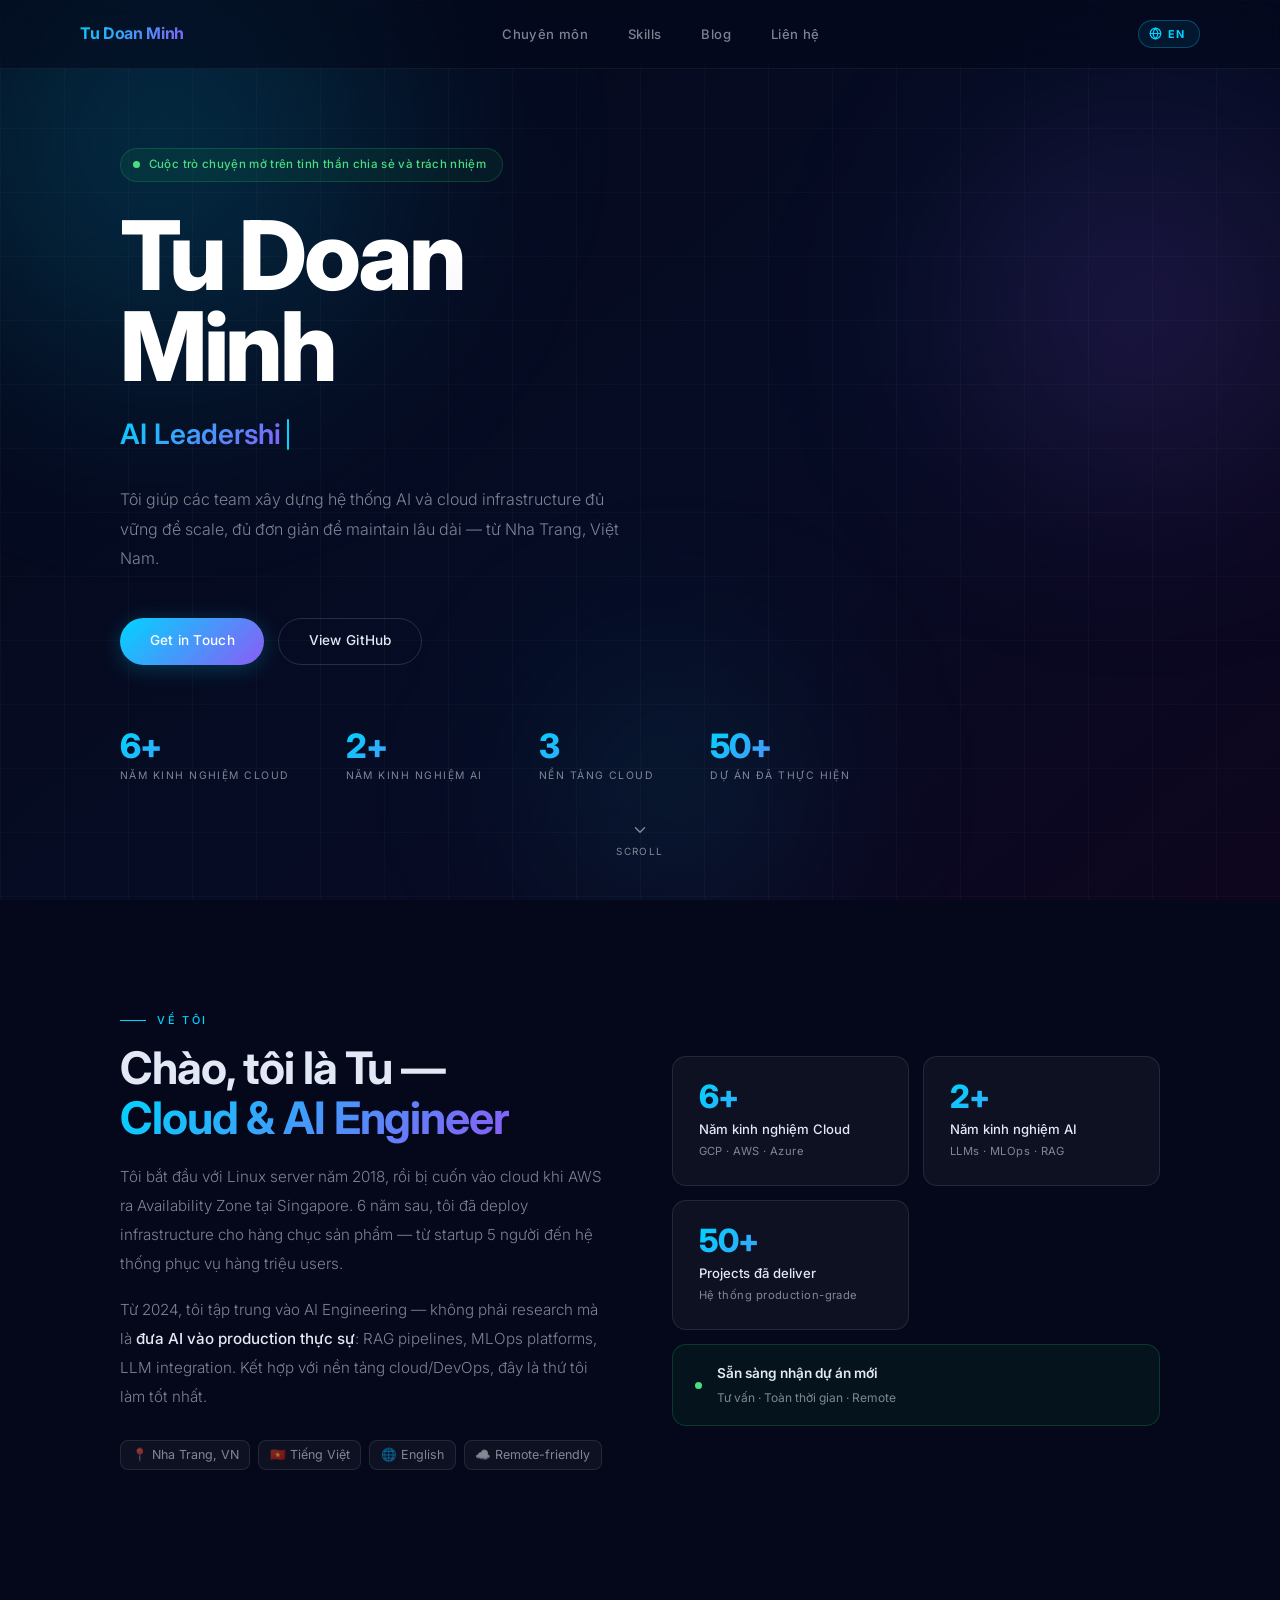
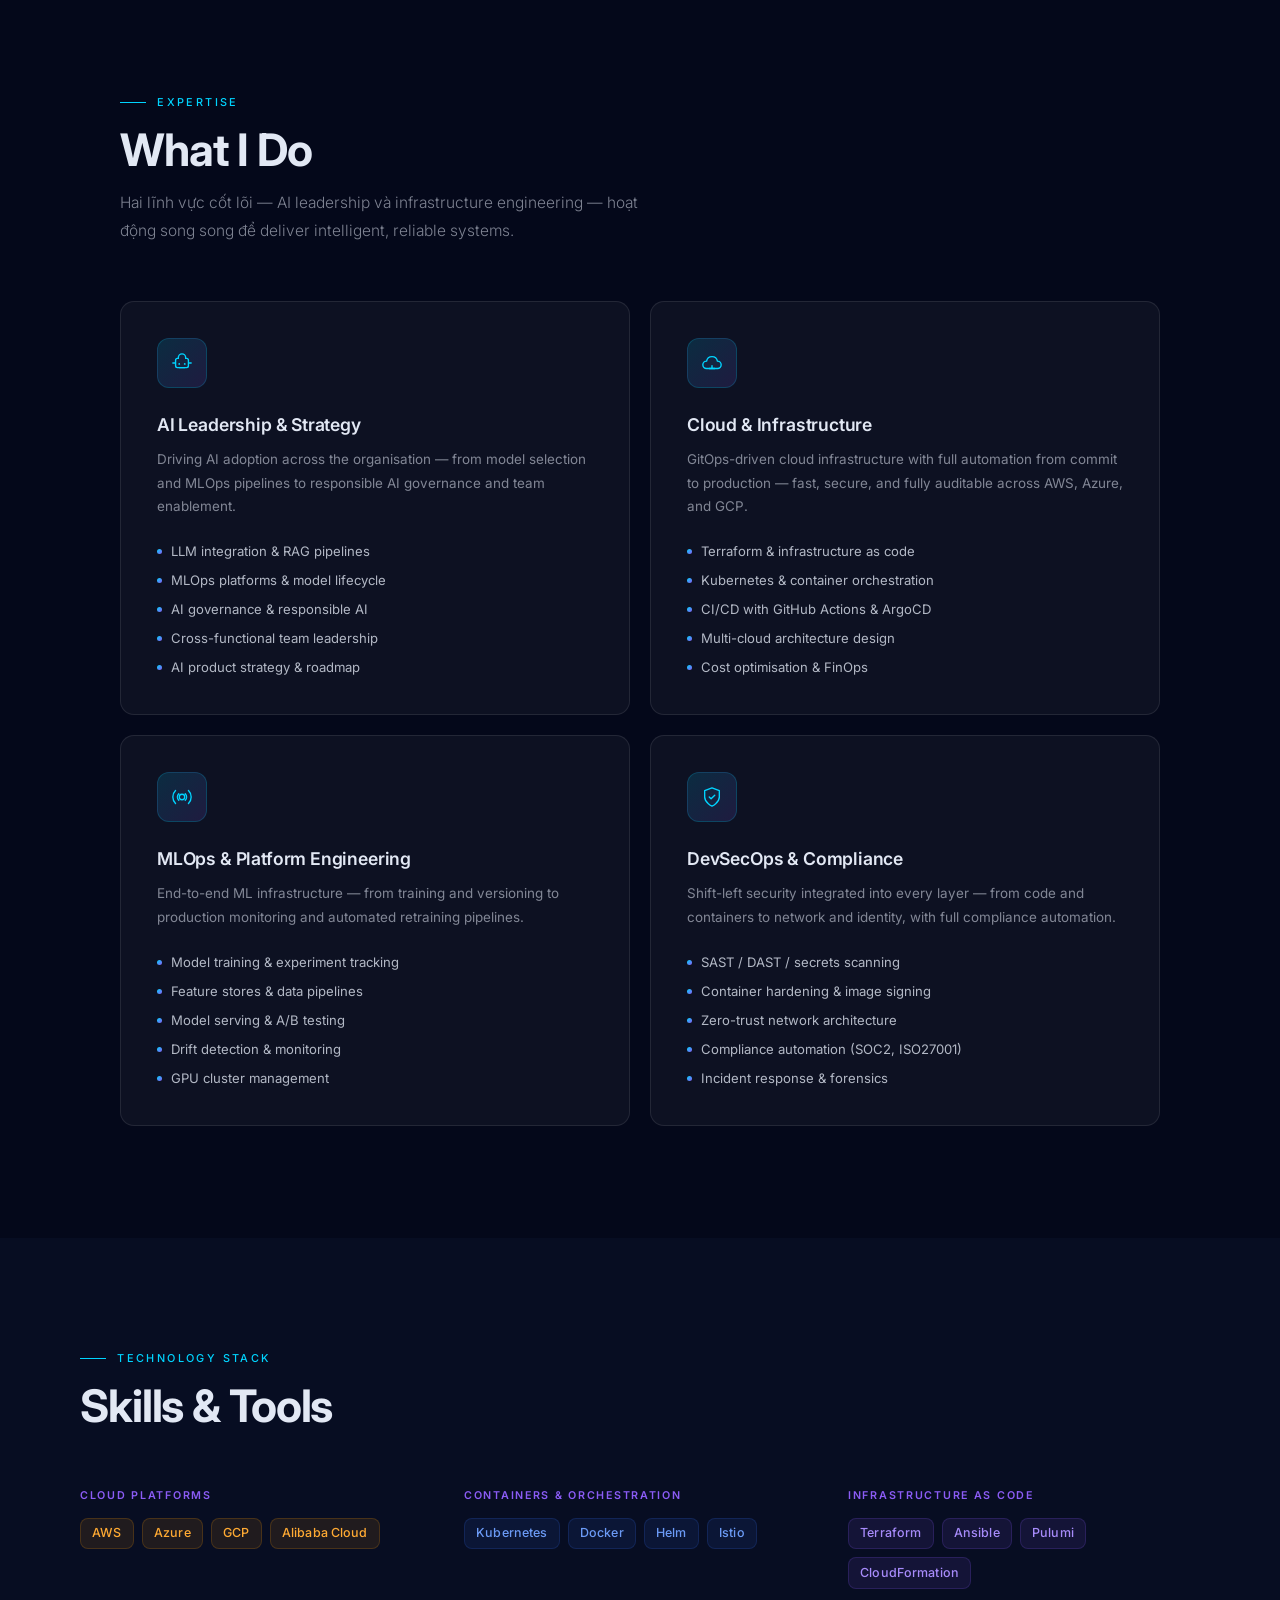
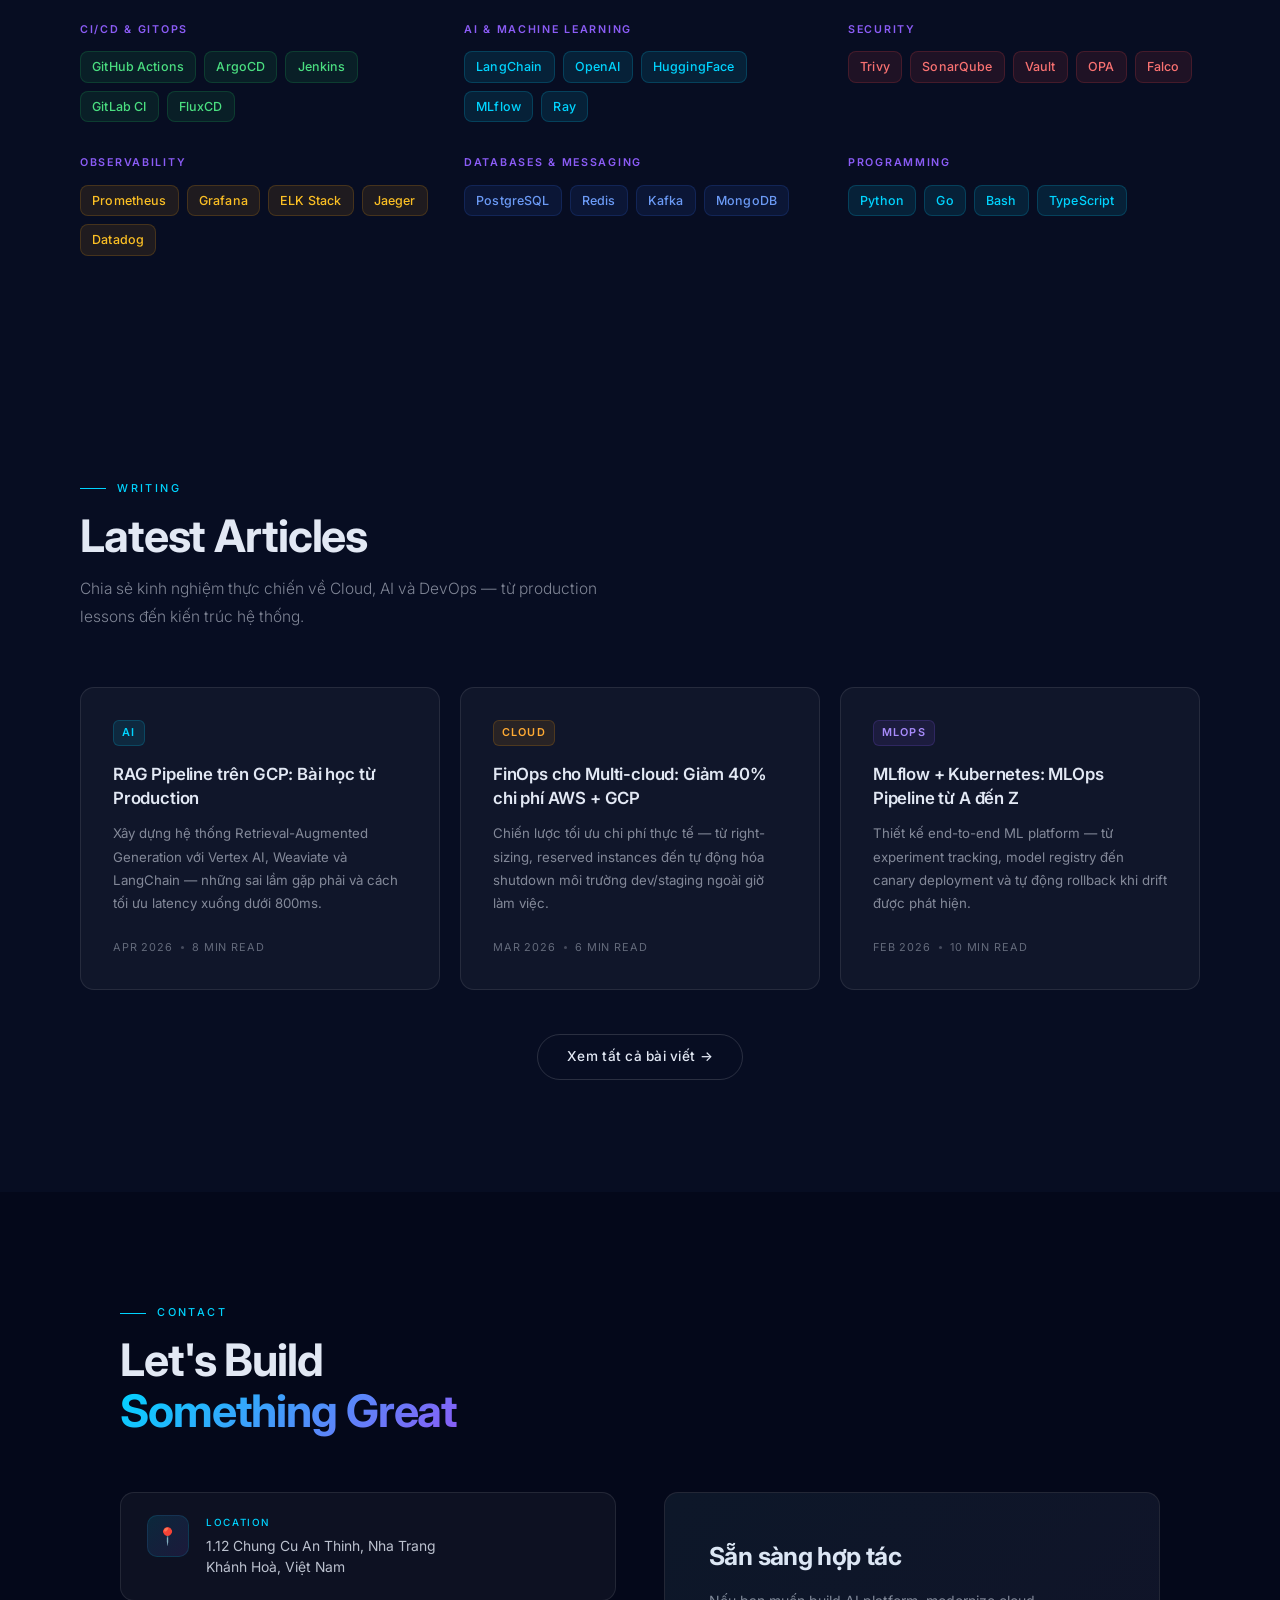
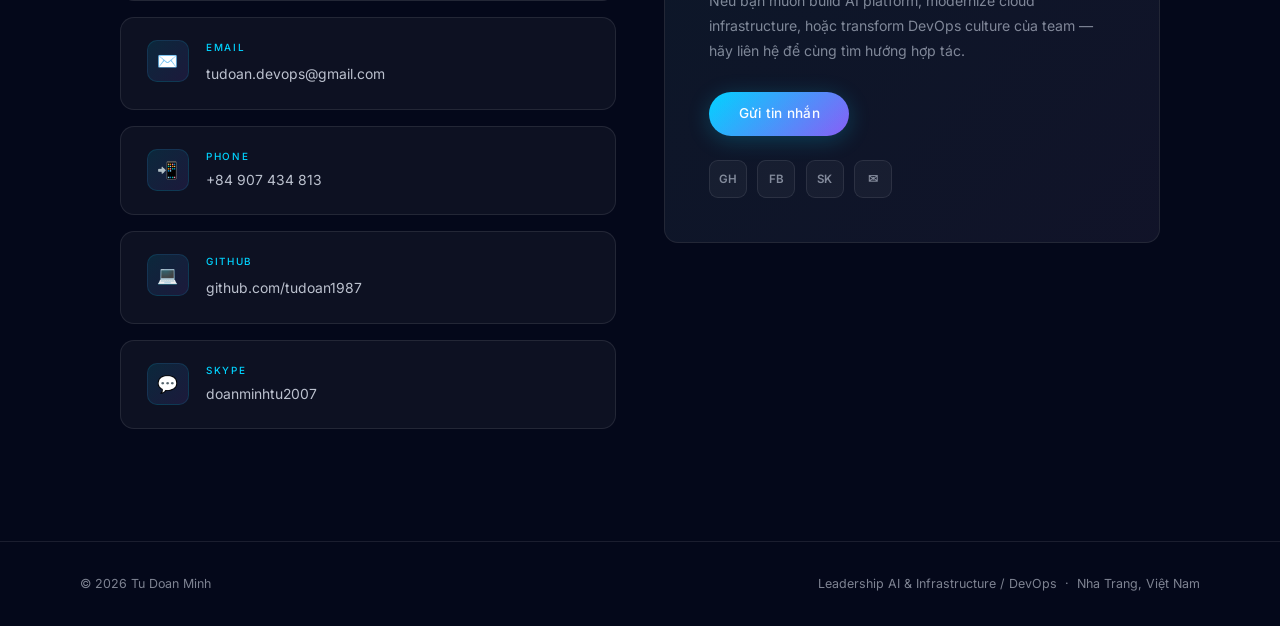
==== commit 1d6ce90f: "Update EN badge text to match VI meaning Co-Authored-By: Claude Sonnet 4.6 <noreply@anthropic.com>" ====
--- a/index.html
+++ b/index.html
@@ -44,7 +44,7 @@
   <div class="hero-inner">
     <div class="avail-badge">
       <span class="avail-dot"></span>
-      <span data-vi="Cuộc trò chuyện mở trên tinh thần chia sẻ và trách nhiệm" data-en="Open to new projects">Cuộc trò chuyện mở trên tinh thần chia sẻ và trách nhiệm</span>
+      <span data-vi="Cuộc trò chuyện mở trên tinh thần chia sẻ và trách nhiệm" data-en="An open conversation based on sharing and responsibility">Cuộc trò chuyện mở trên tinh thần chia sẻ và trách nhiệm</span>
     </div>
 
     <h1 class="hero-name">Tu Doan<br>Minh</h1>
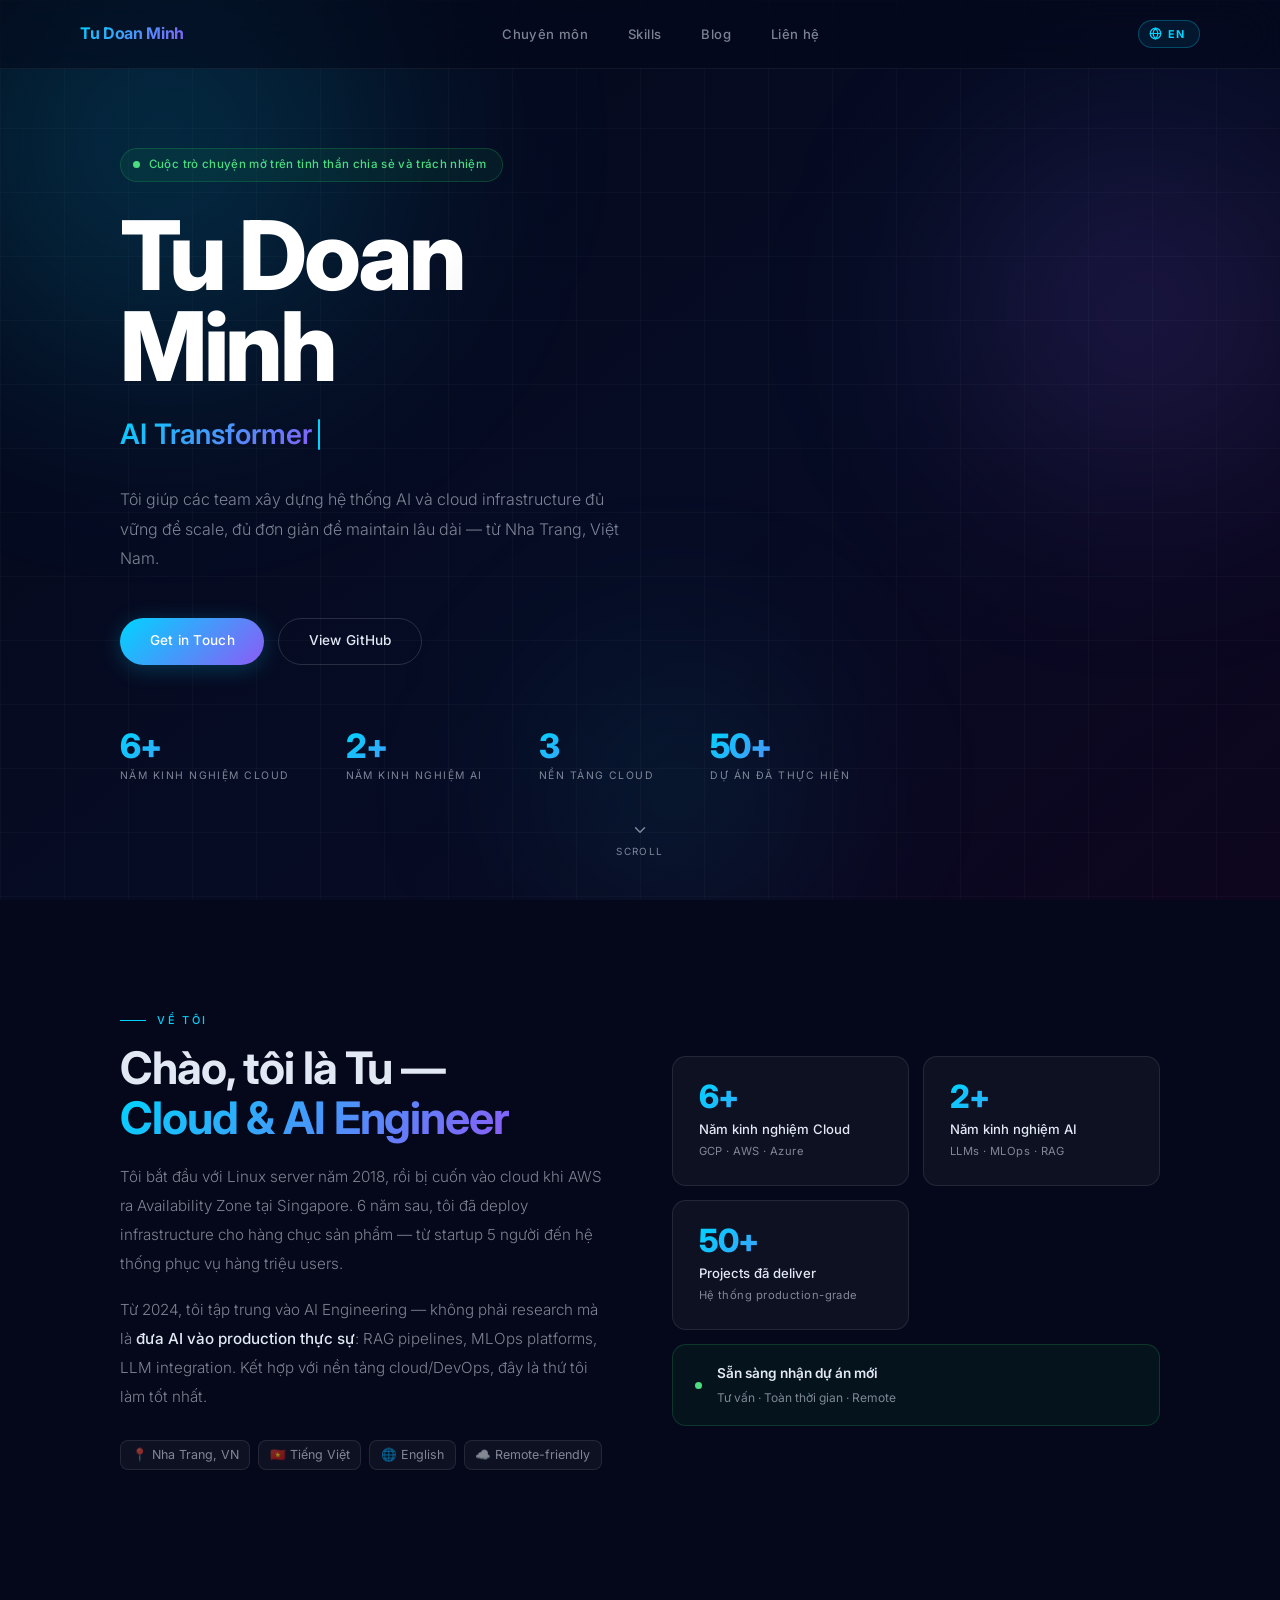
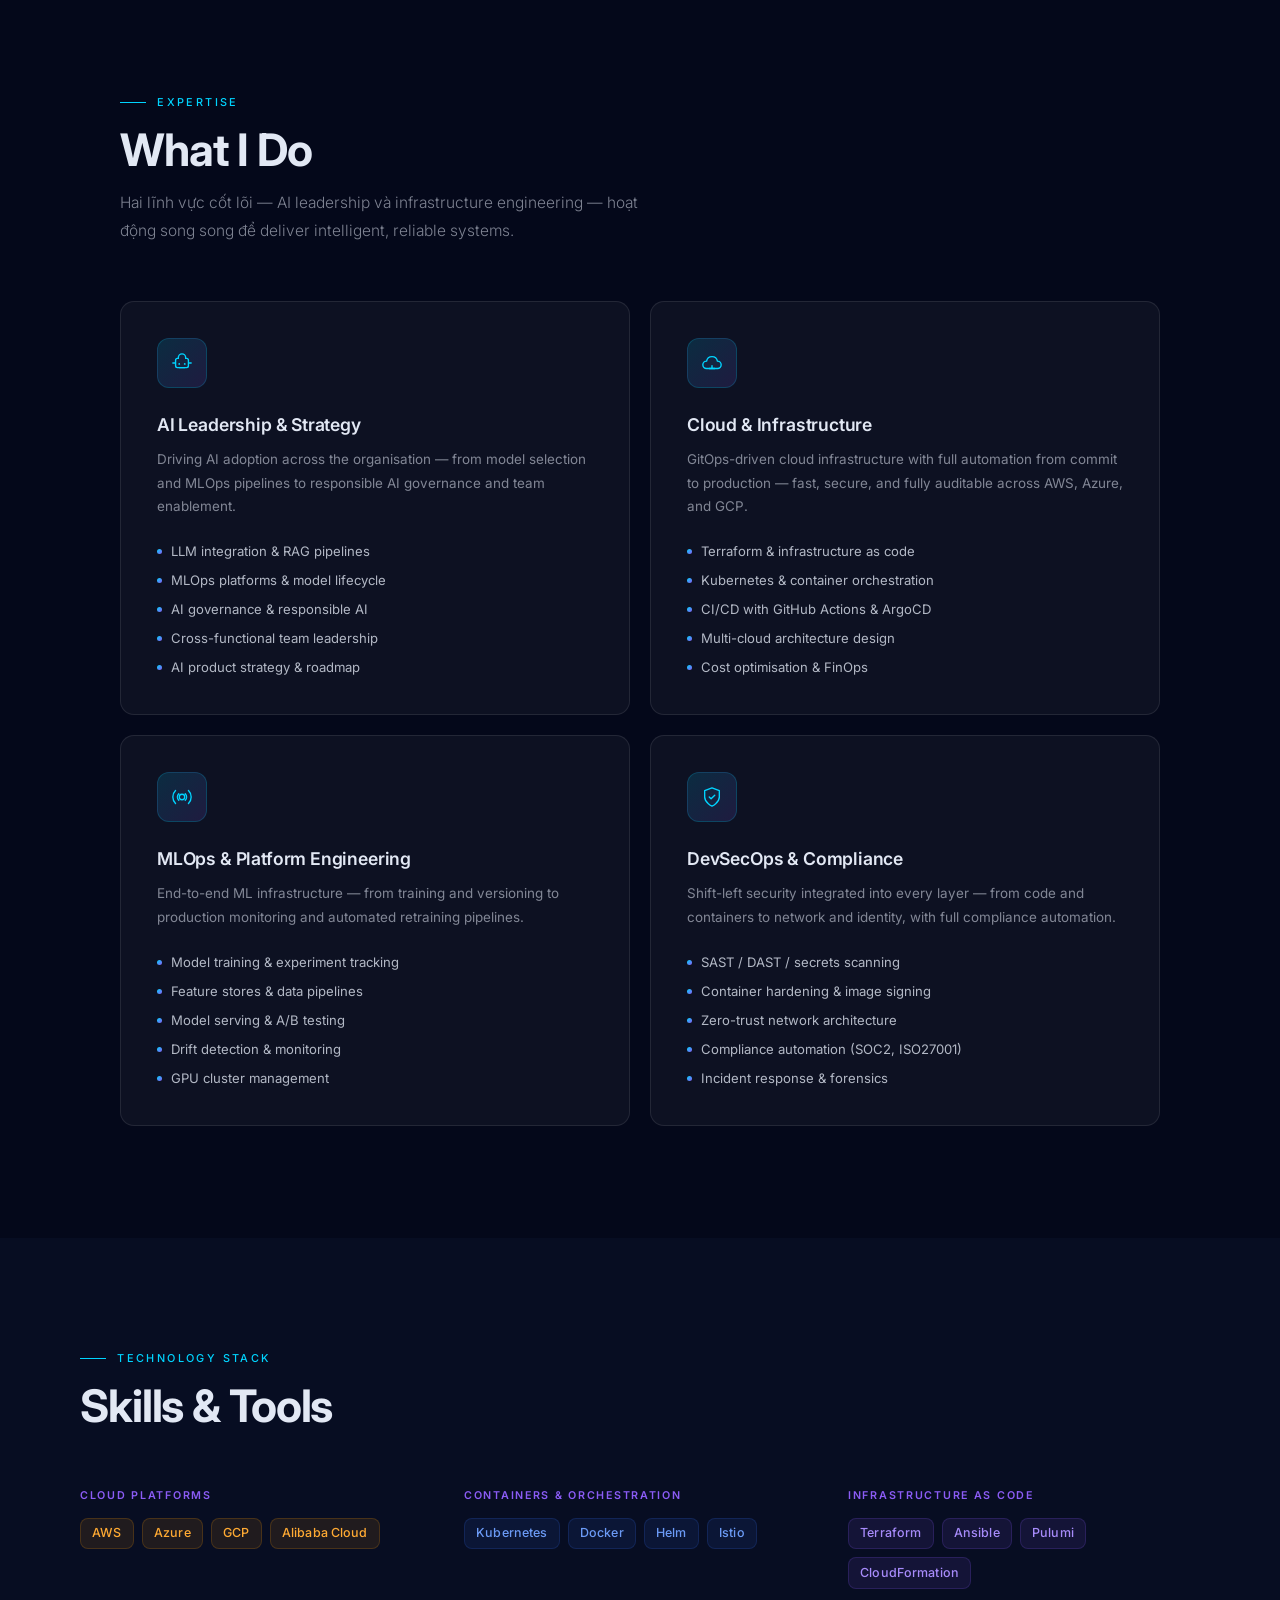
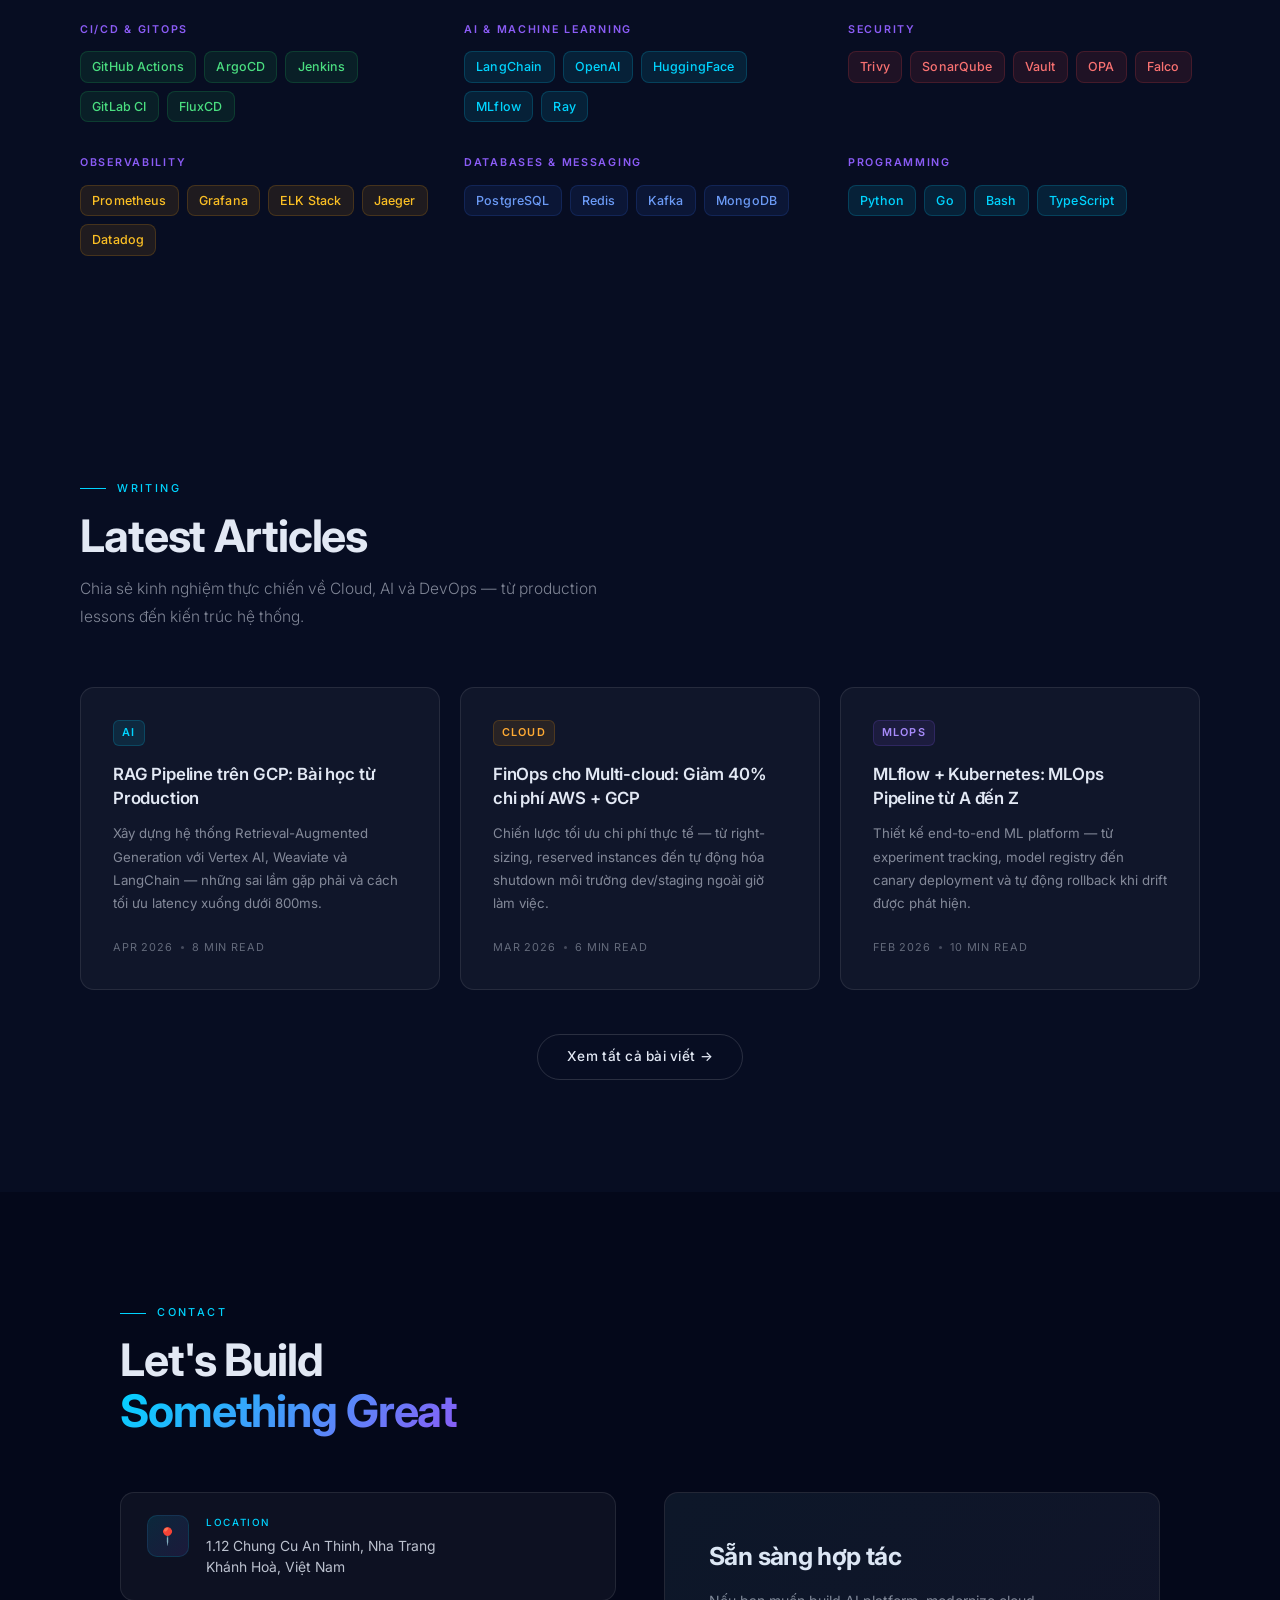
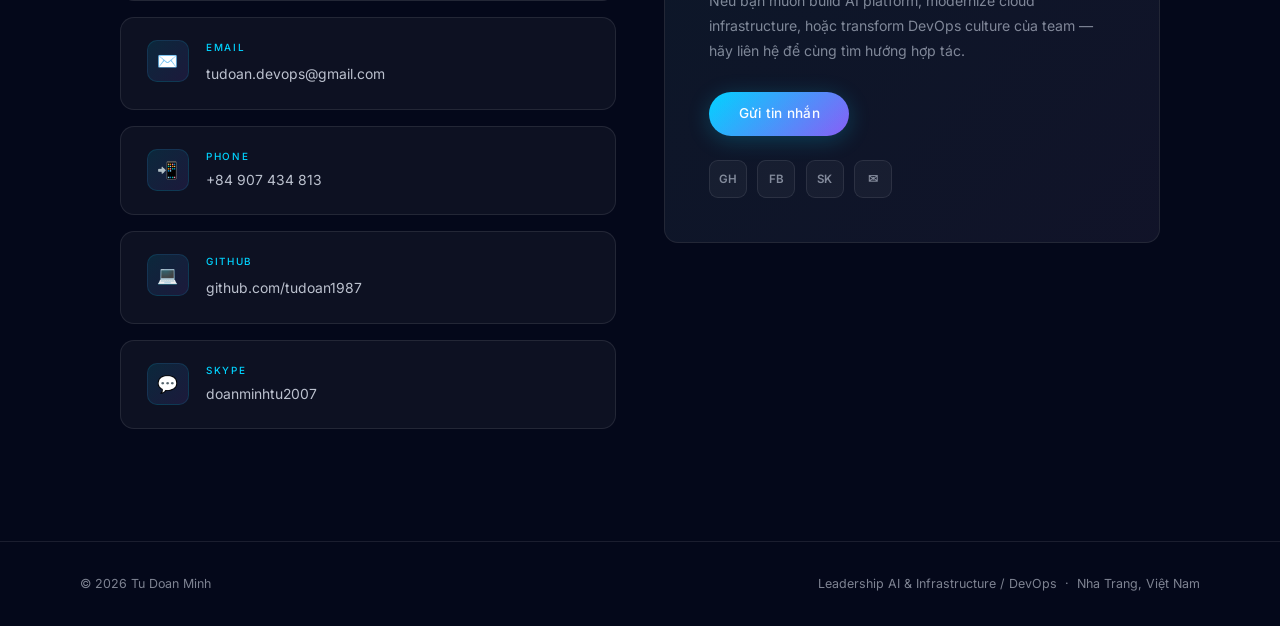
==== commit 7b6ff179: "Update typewriter roles: AI Transformer, Agent, Skills, Co-work, Infrastructure and Security Co-Auth" ====
--- a/index.html
+++ b/index.html
@@ -516,11 +516,11 @@
 (function () {
   // Typewriter
   const roles = [
-    'AI Leadership',
-    'Infrastructure / DevOps',
-    'Cloud Architecture',
-    'DevSecOps Engineering',
-    'MLOps & AI Platforms'
+    'AI Transformer',
+    'AI Agent',
+    'AI Skills',
+    'AI Co-work',
+    'Infrastructure and Security'
   ];
   const el = document.getElementById('tw');
   let ri = 0, ci = 0, del = false;
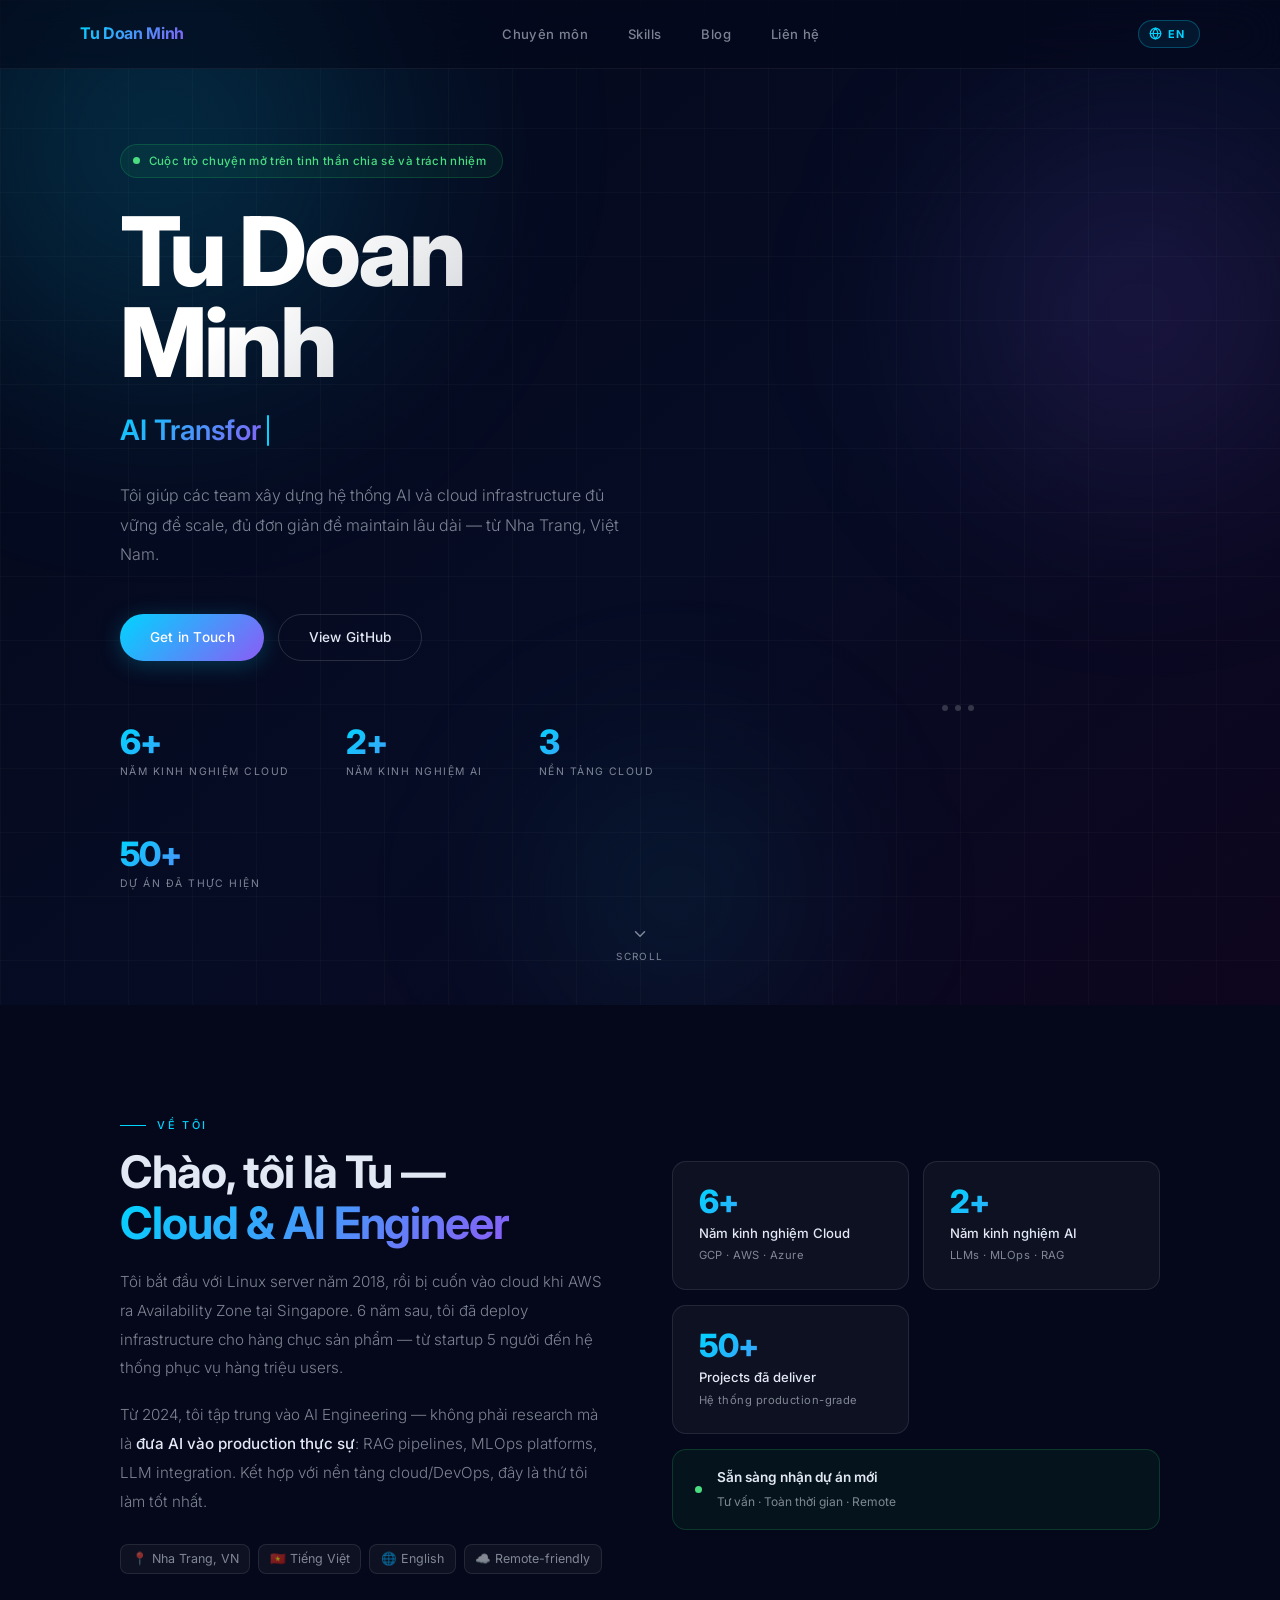
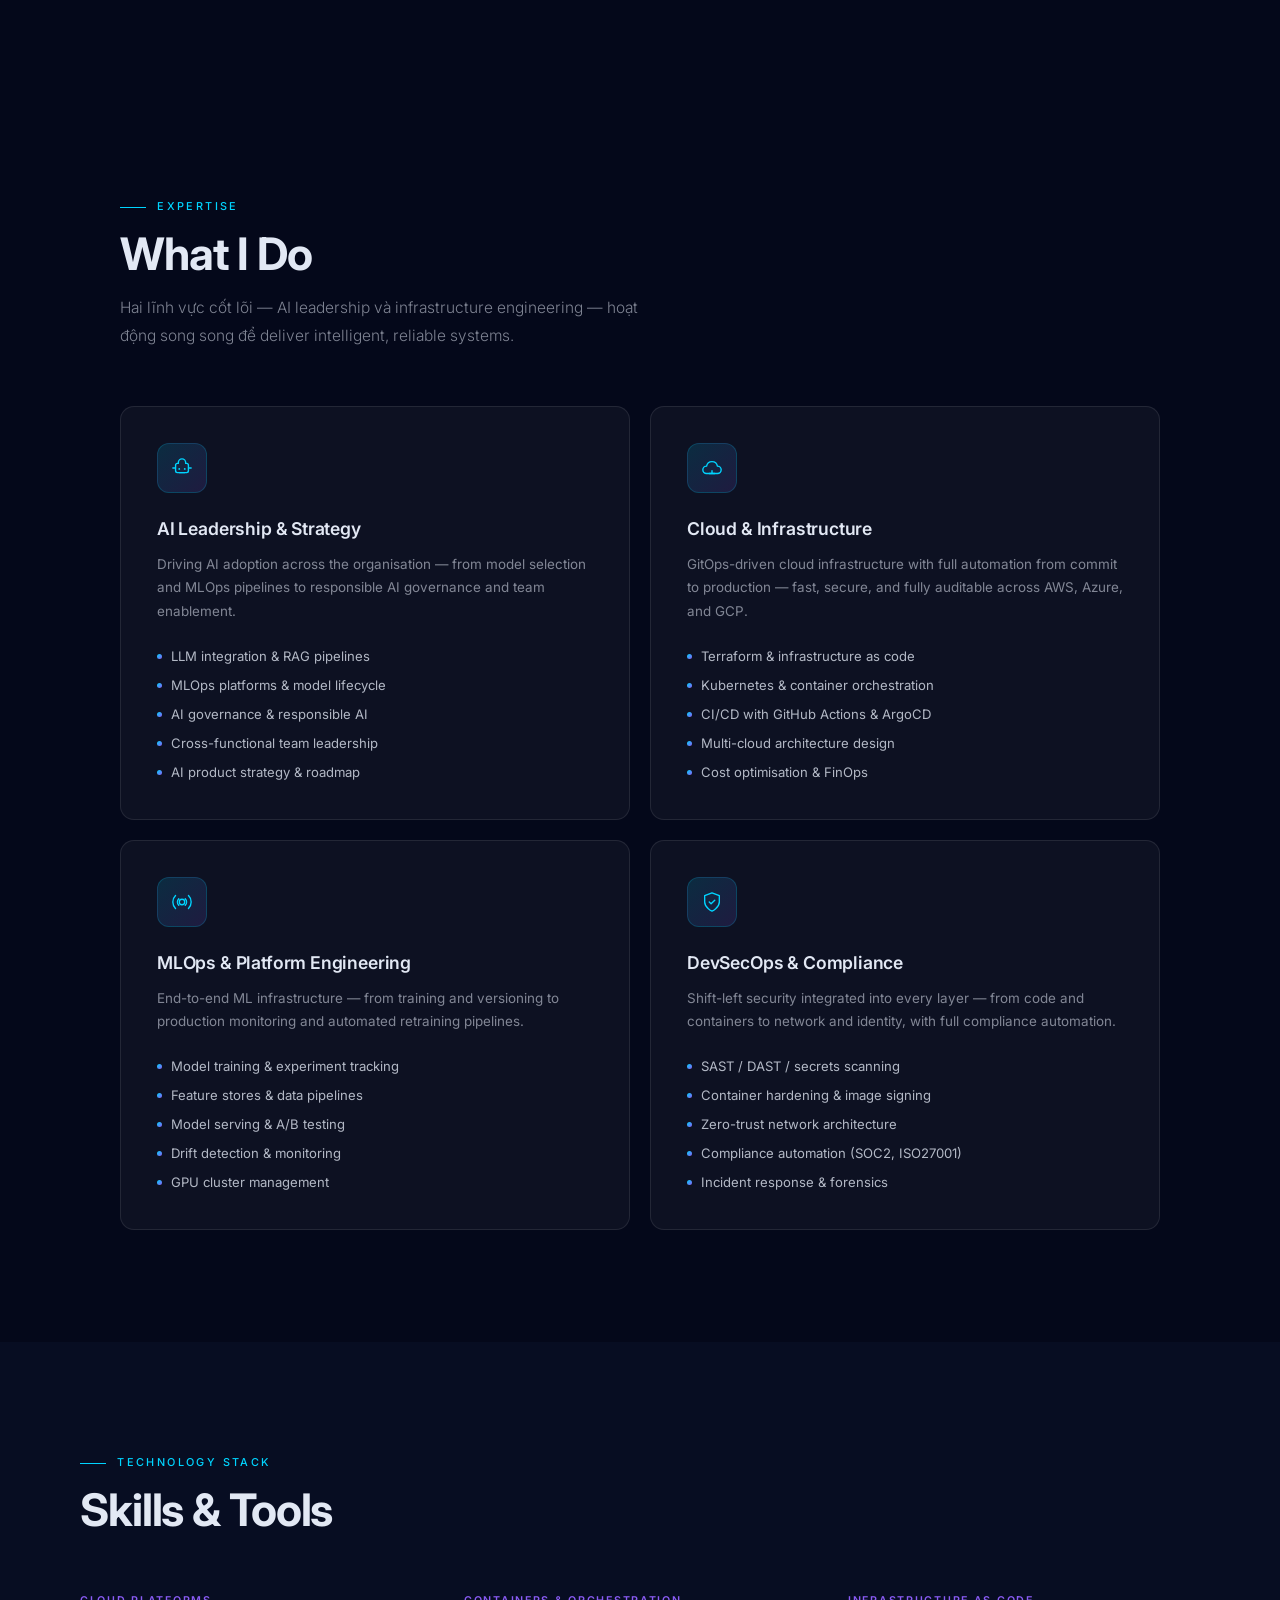
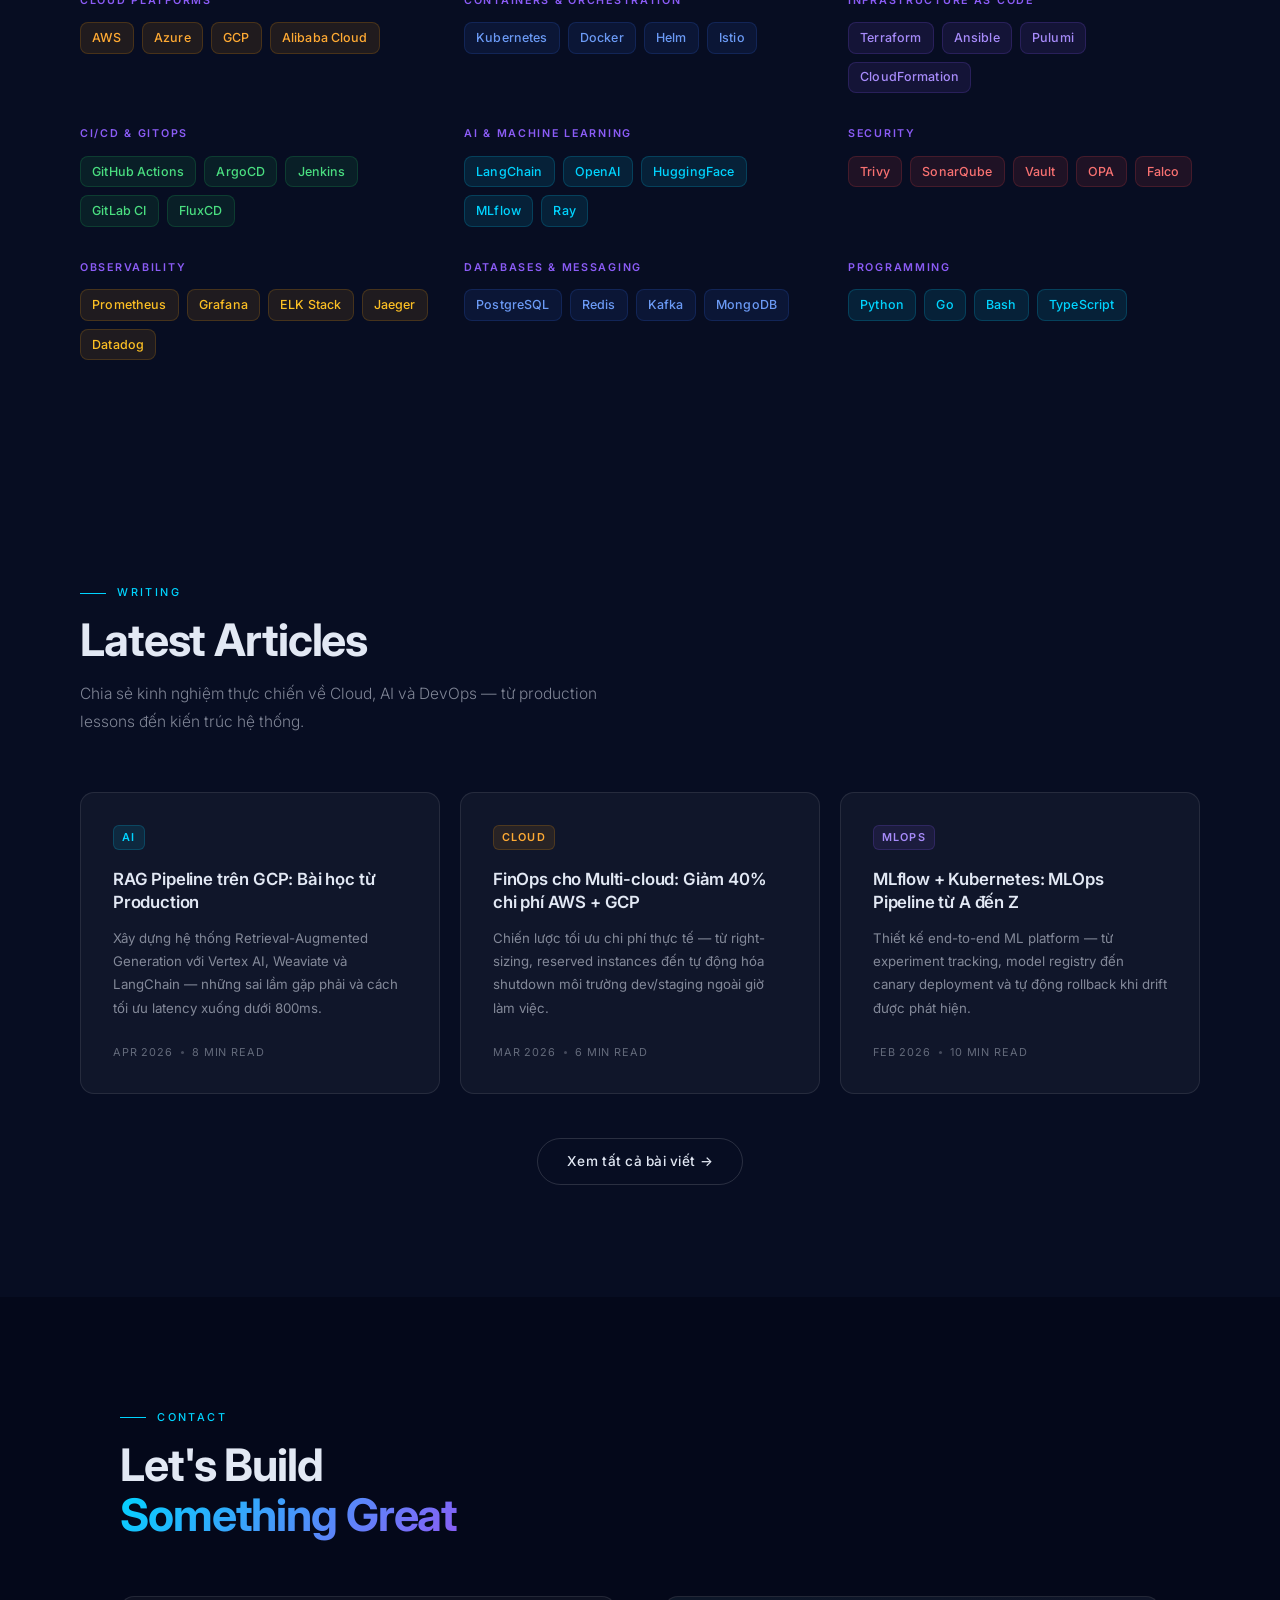
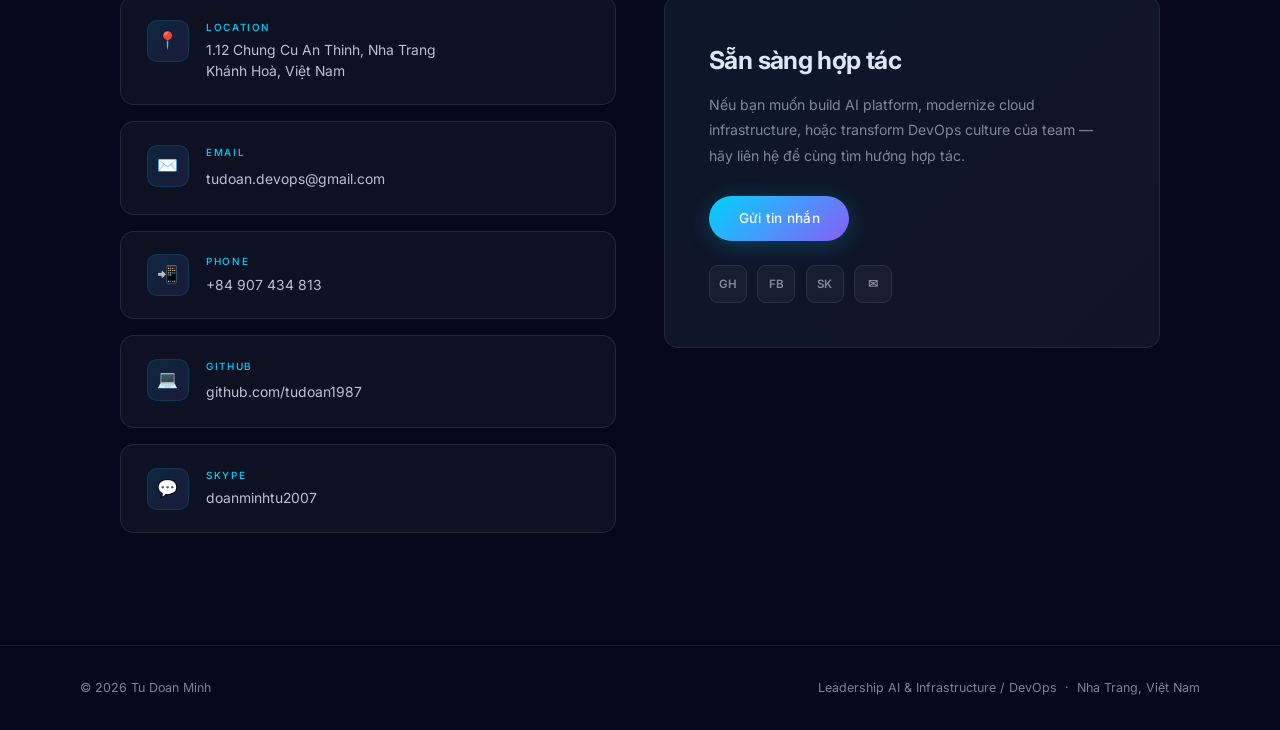
==== commit 3ca95c21: "Add hero visual slideshow: AI, Infrastructure, Security slides with SVG illustrations Co-Authored-By" ====
--- a/index.html
+++ b/index.html
@@ -42,44 +42,166 @@
   <div class="orb orb-3"></div>
 
   <div class="hero-inner">
-    <div class="avail-badge">
-      <span class="avail-dot"></span>
-      <span data-vi="Cuộc trò chuyện mở trên tinh thần chia sẻ và trách nhiệm" data-en="An open conversation based on sharing and responsibility">Cuộc trò chuyện mở trên tinh thần chia sẻ và trách nhiệm</span>
+    <div class="hero-left">
+      <div class="avail-badge">
+        <span class="avail-dot"></span>
+        <span data-vi="Cuộc trò chuyện mở trên tinh thần chia sẻ và trách nhiệm" data-en="An open conversation based on sharing and responsibility">Cuộc trò chuyện mở trên tinh thần chia sẻ và trách nhiệm</span>
+      </div>
+
+      <h1 class="hero-name">Tu Doan<br>Minh</h1>
+
+      <div class="hero-role">
+        <span class="typewriter" id="tw"></span><span class="cursor"></span>
+      </div>
+
+      <p class="hero-desc"
+         data-vi="Tôi giúp các team xây dựng hệ thống AI và cloud infrastructure đủ vững để scale, đủ đơn giản để maintain lâu dài — từ Nha Trang, Việt Nam."
+         data-en="I help teams build AI and cloud infrastructure that's robust enough to scale, and simple enough to last — based in Nha Trang, Vietnam.">
+        Tôi giúp các team xây dựng hệ thống AI và cloud infrastructure đủ vững để scale, đủ đơn giản để maintain lâu dài — từ Nha Trang, Việt Nam.
+      </p>
+
+      <div class="hero-cta">
+        <a href="#contact" class="btn btn-primary">Get in Touch</a>
+        <a href="https://github.com/tudoan1987" target="_blank" class="btn btn-ghost">View GitHub</a>
+      </div>
+
+      <div class="hero-stats">
+        <div>
+          <span class="stat-num">6+</span>
+          <span class="stat-label" data-vi="Năm kinh nghiệm Cloud" data-en="Years Cloud">Năm kinh nghiệm Cloud</span>
+        </div>
+        <div>
+          <span class="stat-num">2+</span>
+          <span class="stat-label" data-vi="Năm kinh nghiệm AI" data-en="Years AI / MLOps">Năm kinh nghiệm AI</span>
+        </div>
+        <div>
+          <span class="stat-num">3</span>
+          <span class="stat-label" data-vi="Nền tảng Cloud" data-en="Cloud Platforms">Nền tảng Cloud</span>
+        </div>
+        <div>
+          <span class="stat-num">50+</span>
+          <span class="stat-label" data-vi="Dự án đã thực hiện" data-en="Projects Delivered">Dự án đã thực hiện</span>
+        </div>
+      </div>
     </div>
 
-    <h1 class="hero-name">Tu Doan<br>Minh</h1>
-
-    <div class="hero-role">
-      <span class="typewriter" id="tw"></span><span class="cursor"></span>
-    </div>
-
-    <p class="hero-desc"
-       data-vi="Tôi giúp các team xây dựng hệ thống AI và cloud infrastructure đủ vững để scale, đủ đơn giản để maintain lâu dài — từ Nha Trang, Việt Nam."
-       data-en="I help teams build AI and cloud infrastructure that's robust enough to scale, and simple enough to last — based in Nha Trang, Vietnam.">
-      Tôi giúp các team xây dựng hệ thống AI và cloud infrastructure đủ vững để scale, đủ đơn giản để maintain lâu dài — từ Nha Trang, Việt Nam.
-    </p>
-
-    <div class="hero-cta">
-      <a href="#contact" class="btn btn-primary">Get in Touch</a>
-      <a href="https://github.com/tudoan1987" target="_blank" class="btn btn-ghost">View GitHub</a>
-    </div>
-
-    <div class="hero-stats">
-      <div>
-        <span class="stat-num">6+</span>
-        <span class="stat-label" data-vi="Năm kinh nghiệm Cloud" data-en="Years Cloud">Năm kinh nghiệm Cloud</span>
-      </div>
-      <div>
-        <span class="stat-num">2+</span>
-        <span class="stat-label" data-vi="Năm kinh nghiệm AI" data-en="Years AI / MLOps">Năm kinh nghiệm AI</span>
-      </div>
-      <div>
-        <span class="stat-num">3</span>
-        <span class="stat-label" data-vi="Nền tảng Cloud" data-en="Cloud Platforms">Nền tảng Cloud</span>
-      </div>
-      <div>
-        <span class="stat-num">50+</span>
-        <span class="stat-label" data-vi="Dự án đã thực hiện" data-en="Projects Delivered">Dự án đã thực hiện</span>
+    <!-- Hero Visual Slideshow -->
+    <div class="hero-visual">
+      <div class="hero-slides">
+
+        <!-- Slide 1: AI -->
+        <div class="hero-slide slide-ai">
+          <div class="slide-glow slide-glow-ai"></div>
+          <svg class="slide-svg" viewBox="0 0 100 100" fill="none" xmlns="http://www.w3.org/2000/svg">
+            <!-- Neural network nodes -->
+            <circle cx="50" cy="50" r="7" fill="#00d4ff" opacity="0.95"/>
+            <circle cx="50" cy="22" r="4.5" fill="#00d4ff" opacity="0.7"/>
+            <circle cx="72" cy="34" r="4.5" fill="#00d4ff" opacity="0.7"/>
+            <circle cx="72" cy="66" r="4.5" fill="#00d4ff" opacity="0.7"/>
+            <circle cx="50" cy="78" r="4.5" fill="#00d4ff" opacity="0.7"/>
+            <circle cx="28" cy="66" r="4.5" fill="#00d4ff" opacity="0.7"/>
+            <circle cx="28" cy="34" r="4.5" fill="#00d4ff" opacity="0.7"/>
+            <!-- Inner connections -->
+            <line x1="50" y1="50" x2="50" y2="22" stroke="#00d4ff" stroke-width="1" opacity="0.45"/>
+            <line x1="50" y1="50" x2="72" y2="34" stroke="#00d4ff" stroke-width="1" opacity="0.45"/>
+            <line x1="50" y1="50" x2="72" y2="66" stroke="#00d4ff" stroke-width="1" opacity="0.45"/>
+            <line x1="50" y1="50" x2="50" y2="78" stroke="#00d4ff" stroke-width="1" opacity="0.45"/>
+            <line x1="50" y1="50" x2="28" y2="66" stroke="#00d4ff" stroke-width="1" opacity="0.45"/>
+            <line x1="50" y1="50" x2="28" y2="34" stroke="#00d4ff" stroke-width="1" opacity="0.45"/>
+            <!-- Outer ring -->
+            <line x1="50" y1="22" x2="72" y2="34" stroke="#00d4ff" stroke-width="0.5" opacity="0.25"/>
+            <line x1="72" y1="34" x2="72" y2="66" stroke="#00d4ff" stroke-width="0.5" opacity="0.25"/>
+            <line x1="72" y1="66" x2="50" y2="78" stroke="#00d4ff" stroke-width="0.5" opacity="0.25"/>
+            <line x1="50" y1="78" x2="28" y2="66" stroke="#00d4ff" stroke-width="0.5" opacity="0.25"/>
+            <line x1="28" y1="66" x2="28" y2="34" stroke="#00d4ff" stroke-width="0.5" opacity="0.25"/>
+            <line x1="28" y1="34" x2="50" y2="22" stroke="#00d4ff" stroke-width="0.5" opacity="0.25"/>
+            <!-- Outer nodes -->
+            <circle cx="50" cy="8" r="3" fill="#8b5cf6" opacity="0.8"/>
+            <circle cx="85" cy="26" r="3" fill="#8b5cf6" opacity="0.8"/>
+            <circle cx="85" cy="74" r="3" fill="#8b5cf6" opacity="0.8"/>
+            <circle cx="50" cy="92" r="3" fill="#8b5cf6" opacity="0.8"/>
+            <circle cx="15" cy="74" r="3" fill="#8b5cf6" opacity="0.8"/>
+            <circle cx="15" cy="26" r="3" fill="#8b5cf6" opacity="0.8"/>
+            <line x1="50" y1="22" x2="50" y2="8" stroke="#8b5cf6" stroke-width="0.6" opacity="0.35"/>
+            <line x1="72" y1="34" x2="85" y2="26" stroke="#8b5cf6" stroke-width="0.6" opacity="0.35"/>
+            <line x1="72" y1="66" x2="85" y2="74" stroke="#8b5cf6" stroke-width="0.6" opacity="0.35"/>
+            <line x1="50" y1="78" x2="50" y2="92" stroke="#8b5cf6" stroke-width="0.6" opacity="0.35"/>
+            <line x1="28" y1="66" x2="15" y2="74" stroke="#8b5cf6" stroke-width="0.6" opacity="0.35"/>
+            <line x1="28" y1="34" x2="15" y2="26" stroke="#8b5cf6" stroke-width="0.6" opacity="0.35"/>
+          </svg>
+          <div class="slide-label">Artificial Intelligence</div>
+          <div class="slide-chips">
+            <span>LLM</span><span>RAG</span><span>AI Agents</span><span>MLOps</span>
+          </div>
+          <div class="slide-progress"></div>
+        </div>
+
+        <!-- Slide 2: Infrastructure -->
+        <div class="hero-slide slide-infra">
+          <div class="slide-glow slide-glow-infra"></div>
+          <svg class="slide-svg" viewBox="0 0 100 100" fill="none" xmlns="http://www.w3.org/2000/svg">
+            <!-- Cloud -->
+            <path d="M62 36 Q68 30 74 34 Q80 26 80 36 Q80 44 72 44 L30 44 Q20 44 20 36 Q20 28 28 30 Q32 22 42 26 Q46 20 54 24 Q60 20 62 28 Z" stroke="#8b5cf6" stroke-width="1.5" fill="rgba(139,92,246,0.1)"/>
+            <!-- Server 1 -->
+            <rect x="18" y="52" width="64" height="13" rx="3" stroke="#00d4ff" stroke-width="1.4" fill="rgba(0,212,255,0.07)"/>
+            <circle cx="26" cy="58.5" r="2.5" fill="#00d4ff" opacity="0.9"/>
+            <rect x="33" y="55.5" width="22" height="6" rx="1.5" fill="rgba(0,212,255,0.25)"/>
+            <circle cx="74" cy="58.5" r="2" fill="rgba(0,212,255,0.5)"/>
+            <circle cx="80" cy="58.5" r="2" fill="rgba(0,212,255,0.3)"/>
+            <!-- Server 2 -->
+            <rect x="18" y="70" width="64" height="13" rx="3" stroke="#8b5cf6" stroke-width="1.4" fill="rgba(139,92,246,0.07)"/>
+            <circle cx="26" cy="76.5" r="2.5" fill="#8b5cf6" opacity="0.9"/>
+            <rect x="33" y="73.5" width="22" height="6" rx="1.5" fill="rgba(139,92,246,0.25)"/>
+            <circle cx="74" cy="76.5" r="2" fill="rgba(139,92,246,0.5)"/>
+            <circle cx="80" cy="76.5" r="2" fill="rgba(139,92,246,0.3)"/>
+            <!-- Connection cloud → server -->
+            <line x1="50" y1="44" x2="50" y2="52" stroke="rgba(0,212,255,0.4)" stroke-width="1" stroke-dasharray="2,2"/>
+            <!-- Nodes beside cloud -->
+            <circle cx="12" cy="24" r="4" stroke="#00d4ff" stroke-width="1" fill="rgba(0,212,255,0.08)"/>
+            <circle cx="88" cy="24" r="4" stroke="#8b5cf6" stroke-width="1" fill="rgba(139,92,246,0.08)"/>
+            <line x1="20" y1="30" x2="16" y2="26" stroke="rgba(0,212,255,0.3)" stroke-width="0.8"/>
+            <line x1="80" y1="30" x2="84" y2="26" stroke="rgba(139,92,246,0.3)" stroke-width="0.8"/>
+          </svg>
+          <div class="slide-label">Cloud Infrastructure</div>
+          <div class="slide-chips">
+            <span>GCP</span><span>AWS</span><span>Azure</span><span>Kubernetes</span>
+          </div>
+          <div class="slide-progress"></div>
+        </div>
+
+        <!-- Slide 3: Security -->
+        <div class="hero-slide slide-sec">
+          <div class="slide-glow slide-glow-sec"></div>
+          <svg class="slide-svg" viewBox="0 0 100 100" fill="none" xmlns="http://www.w3.org/2000/svg">
+            <!-- Shield -->
+            <path d="M50 10 L78 22 L78 50 Q78 72 50 90 Q22 72 22 50 L22 22 Z" stroke="#00d4ff" stroke-width="1.8" fill="rgba(0,212,255,0.06)"/>
+            <!-- Inner shield glow -->
+            <path d="M50 18 L70 27 L70 50 Q70 66 50 78 Q30 66 30 50 L30 27 Z" stroke="rgba(0,212,255,0.2)" stroke-width="0.8" fill="rgba(0,212,255,0.03)"/>
+            <!-- Lock body -->
+            <rect x="38" y="52" width="24" height="20" rx="4" stroke="#8b5cf6" stroke-width="1.5" fill="rgba(139,92,246,0.18)"/>
+            <!-- Lock shackle -->
+            <path d="M42 52 L42 45 Q42 36 50 36 Q58 36 58 45 L58 52" stroke="#8b5cf6" stroke-width="1.5"/>
+            <!-- Keyhole -->
+            <circle cx="50" cy="60" r="3.5" fill="#8b5cf6" opacity="0.9"/>
+            <rect x="48.5" y="62" width="3" height="5" rx="1" fill="#8b5cf6" opacity="0.9"/>
+            <!-- Circuit lines on shield corners -->
+            <polyline points="28,32 22,32 22,38" stroke="rgba(0,212,255,0.35)" stroke-width="1" fill="none"/>
+            <polyline points="72,32 78,32 78,38" stroke="rgba(0,212,255,0.35)" stroke-width="1" fill="none"/>
+            <circle cx="22" cy="38" r="1.5" fill="rgba(0,212,255,0.5)"/>
+            <circle cx="78" cy="38" r="1.5" fill="rgba(0,212,255,0.5)"/>
+            <!-- Scan line animation hint -->
+            <line x1="30" y1="42" x2="70" y2="42" stroke="rgba(0,212,255,0.15)" stroke-width="0.8" stroke-dasharray="3,3"/>
+          </svg>
+          <div class="slide-label">Infrastructure Security</div>
+          <div class="slide-chips">
+            <span>DevSecOps</span><span>Zero Trust</span><span>Compliance</span>
+          </div>
+          <div class="slide-progress"></div>
+        </div>
+
+      </div>
+      <div class="slide-dots">
+        <span></span><span></span><span></span>
       </div>
     </div>
   </div>
--- a/css/custom.css
+++ b/css/custom.css
@@ -130,6 +130,149 @@
   max-width: 1200px;
   margin: 0 auto;
   padding: 9rem 5rem 7rem;
+  display: grid;
+  grid-template-columns: 55% 1fr;
+  gap: 4rem;
+  align-items: center;
+}
+.hero-left {
+  min-width: 0;
+}
+
+/* ─────────────────────────────────────────────────────
+   Hero Visual Slideshow
+───────────────────────────────────────────────────── */
+.hero-visual {
+  display: flex;
+  flex-direction: column;
+  align-items: center;
+  gap: 1.25rem;
+  animation: hero-visual-float 6s ease-in-out infinite;
+}
+@keyframes hero-visual-float {
+  0%, 100% { transform: translateY(0); }
+  50%       { transform: translateY(-10px); }
+}
+
+.hero-slides {
+  position: relative;
+  width: 100%;
+  max-width: 380px;
+  height: 360px;
+}
+
+.hero-slide {
+  position: absolute;
+  inset: 0;
+  background: rgba(255,255,255,0.035);
+  border: 1px solid rgba(255,255,255,0.09);
+  border-radius: 24px;
+  padding: 2rem 1.75rem 2.25rem;
+  display: flex;
+  flex-direction: column;
+  align-items: center;
+  justify-content: center;
+  gap: 1rem;
+  opacity: 0;
+  overflow: hidden;
+  animation: slide-fade 12s ease-in-out infinite;
+  backdrop-filter: blur(8px);
+}
+.hero-slide:nth-child(1) { animation-delay: 0s; }
+.hero-slide:nth-child(2) { animation-delay: 4s; }
+.hero-slide:nth-child(3) { animation-delay: 8s; }
+
+@keyframes slide-fade {
+  0%, 3%   { opacity: 0; transform: scale(0.96) translateY(10px); }
+  8%, 28%  { opacity: 1; transform: scale(1) translateY(0); }
+  33%, 100%{ opacity: 0; transform: scale(0.96) translateY(-8px); }
+}
+
+.slide-glow {
+  position: absolute;
+  width: 220px; height: 220px;
+  border-radius: 50%;
+  filter: blur(70px);
+  opacity: 0.18;
+  top: -80px; right: -80px;
+  pointer-events: none;
+}
+.slide-glow-ai   { background: #00d4ff; }
+.slide-glow-infra{ background: #8b5cf6; }
+.slide-glow-sec  { background: #06b6d4; }
+
+.slide-svg {
+  width: 90px; height: 90px;
+  flex-shrink: 0;
+}
+
+.slide-label {
+  font-size: 1rem;
+  font-weight: 700;
+  color: var(--text);
+  letter-spacing: -0.01em;
+  text-align: center;
+}
+
+.slide-chips {
+  display: flex;
+  flex-wrap: wrap;
+  gap: 0.4rem;
+  justify-content: center;
+}
+.slide-chips span {
+  font-size: 0.65rem;
+  font-weight: 600;
+  letter-spacing: 0.06em;
+  padding: 0.22rem 0.6rem;
+  border-radius: 999px;
+  background: rgba(255,255,255,0.07);
+  border: 1px solid rgba(255,255,255,0.1);
+  color: var(--muted);
+}
+
+.slide-ai    .slide-chips span { color: #00d4ff; border-color: rgba(0,212,255,0.25); background: rgba(0,212,255,0.06); }
+.slide-infra .slide-chips span { color: #8b5cf6; border-color: rgba(139,92,246,0.25); background: rgba(139,92,246,0.06); }
+.slide-sec   .slide-chips span { color: #06b6d4; border-color: rgba(6,182,212,0.25); background: rgba(6,182,212,0.06); }
+
+.slide-progress {
+  position: absolute;
+  bottom: 0; left: 0; right: 0;
+  height: 2px;
+  background: var(--grad);
+  border-radius: 0 0 24px 24px;
+  transform-origin: left;
+  transform: scaleX(0);
+  animation: slide-bar 12s linear infinite;
+}
+.hero-slide:nth-child(2) .slide-progress { animation-delay: 4s; }
+.hero-slide:nth-child(3) .slide-progress { animation-delay: 8s; }
+
+@keyframes slide-bar {
+  0%, 8%   { transform: scaleX(0); }
+  28%      { transform: scaleX(1); }
+  33%, 100%{ transform: scaleX(1); opacity: 0; }
+}
+
+/* Dots indicator */
+.slide-dots {
+  display: flex;
+  gap: 0.45rem;
+}
+.slide-dots span {
+  width: 6px; height: 6px;
+  border-radius: 50%;
+  background: rgba(255,255,255,0.18);
+  transition: background 0.3s;
+  animation: dot-pulse 12s ease-in-out infinite;
+}
+.slide-dots span:nth-child(2) { animation-delay: 4s; }
+.slide-dots span:nth-child(3) { animation-delay: 8s; }
+
+@keyframes dot-pulse {
+  0%, 7%   { background: rgba(255,255,255,0.18); transform: scale(1); }
+  10%, 27% { background: var(--cyan); transform: scale(1.3); }
+  32%, 100%{ background: rgba(255,255,255,0.18); transform: scale(1); }
 }
 .hero-eyebrow {
   display: inline-flex;
@@ -1017,7 +1160,8 @@
 ───────────────────────────────────────────────────── */
 @media (max-width: 960px) {
   .nav         { padding: 1rem 2.5rem; }
-  .hero-inner  { padding: 8rem 2.5rem 6rem; }
+  .hero-inner  { padding: 8rem 2.5rem 6rem; grid-template-columns: 1fr; }
+  .hero-visual { display: none; }
   .section     { padding: 5rem 2.5rem; }
   .cards-2x2   { grid-template-columns: 1fr; }
   .skills-grid { grid-template-columns: repeat(2, 1fr); }
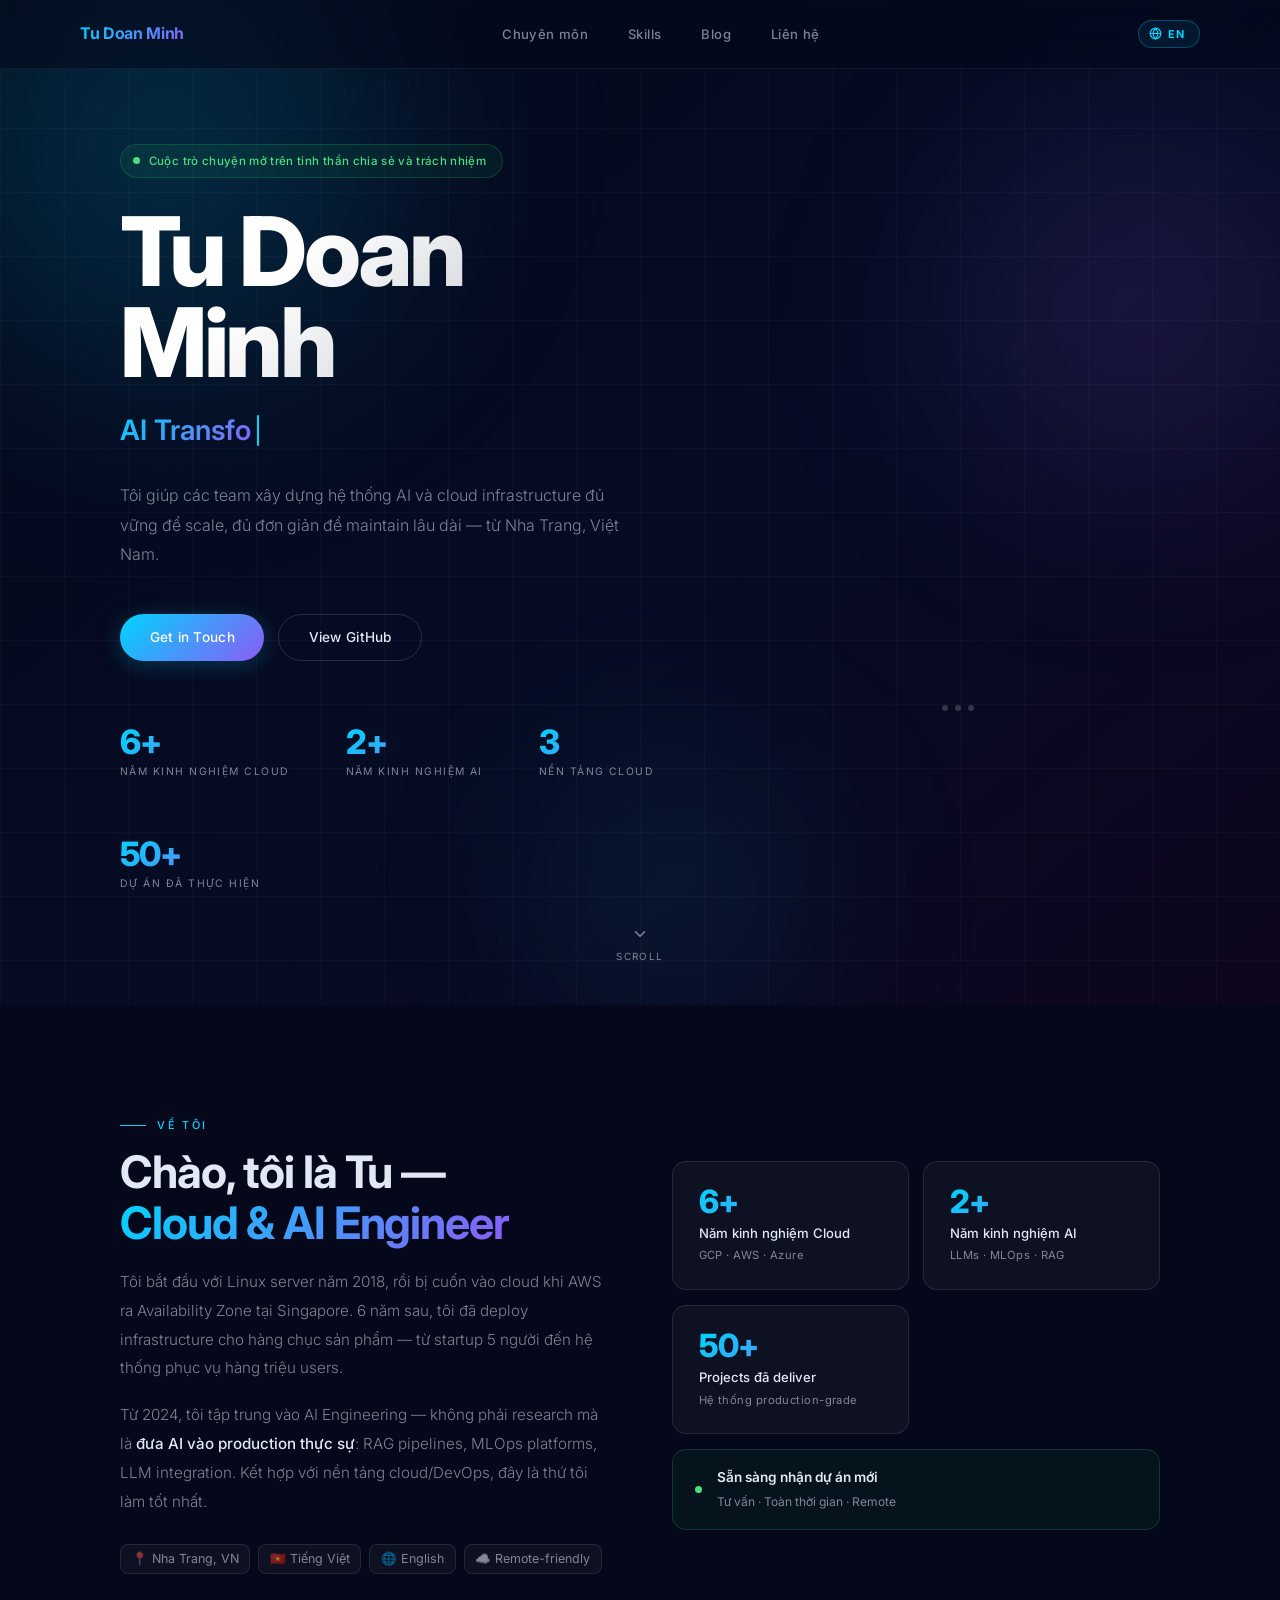
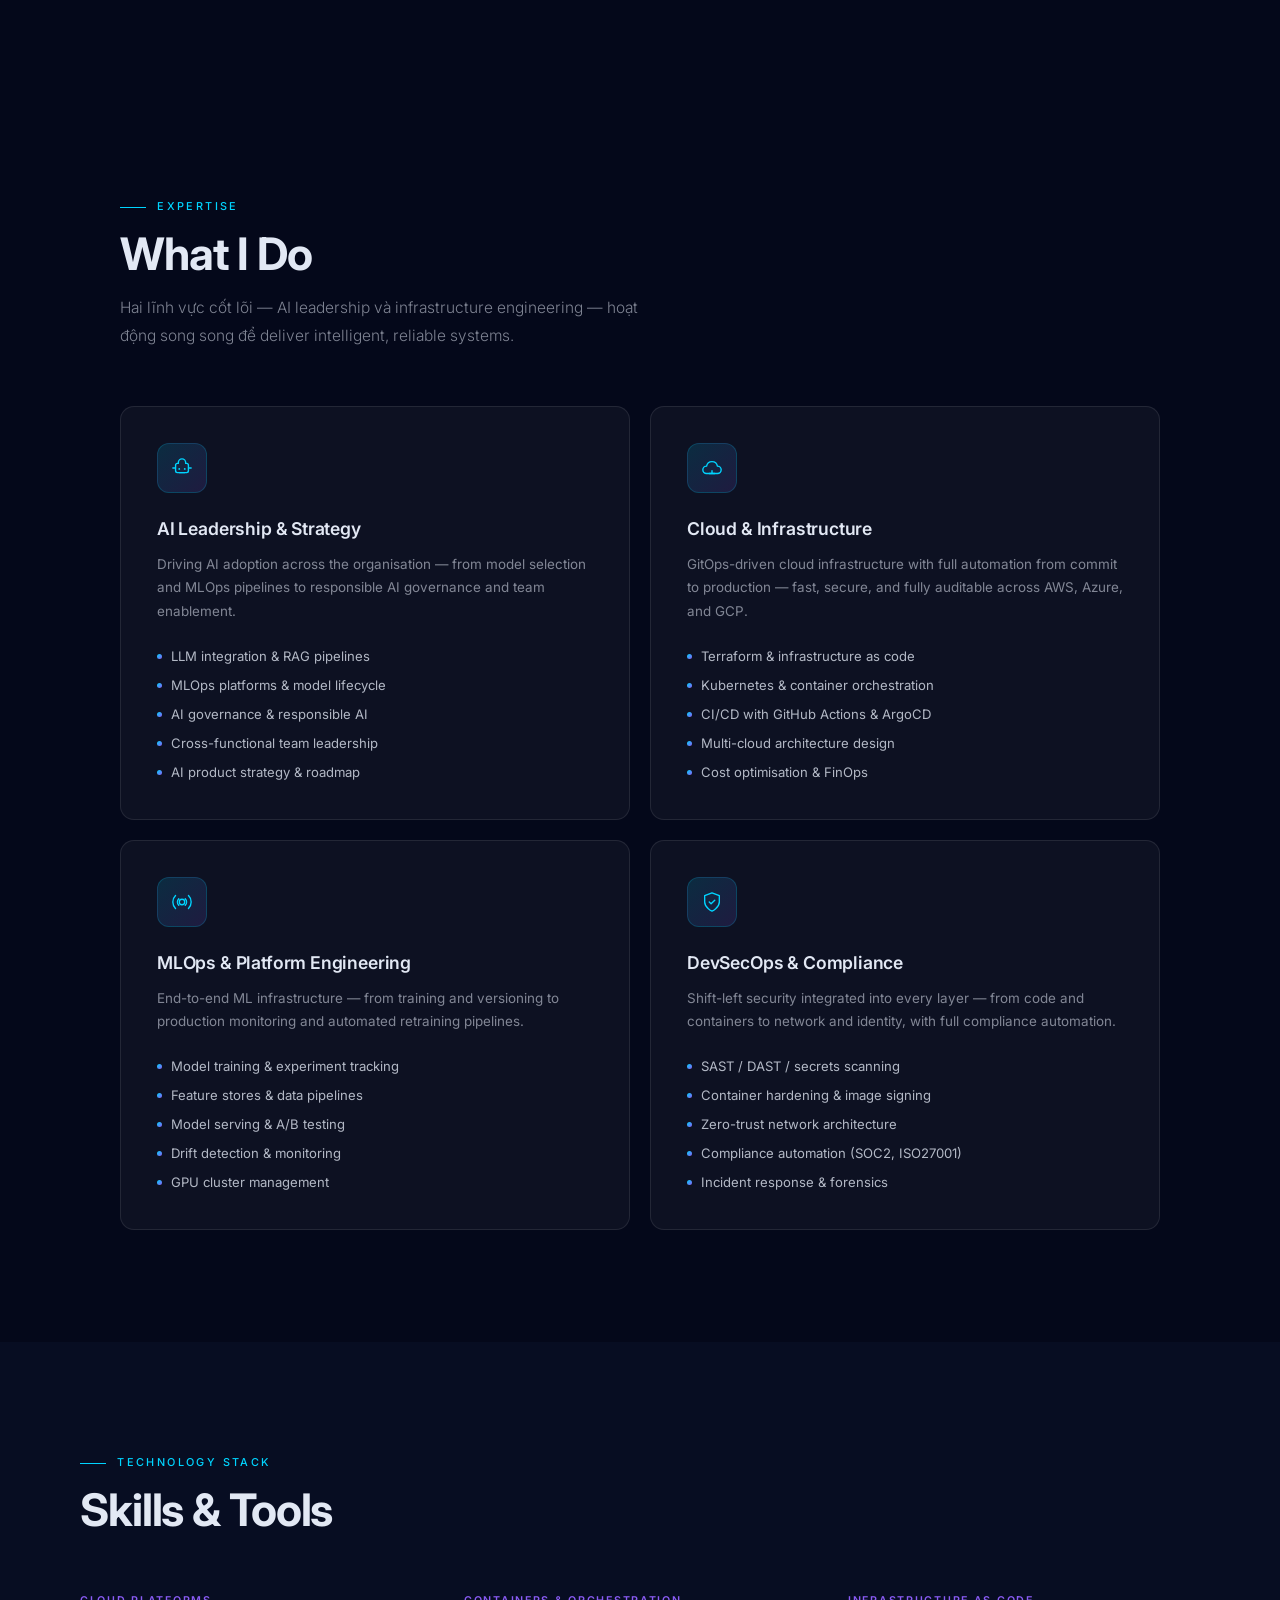
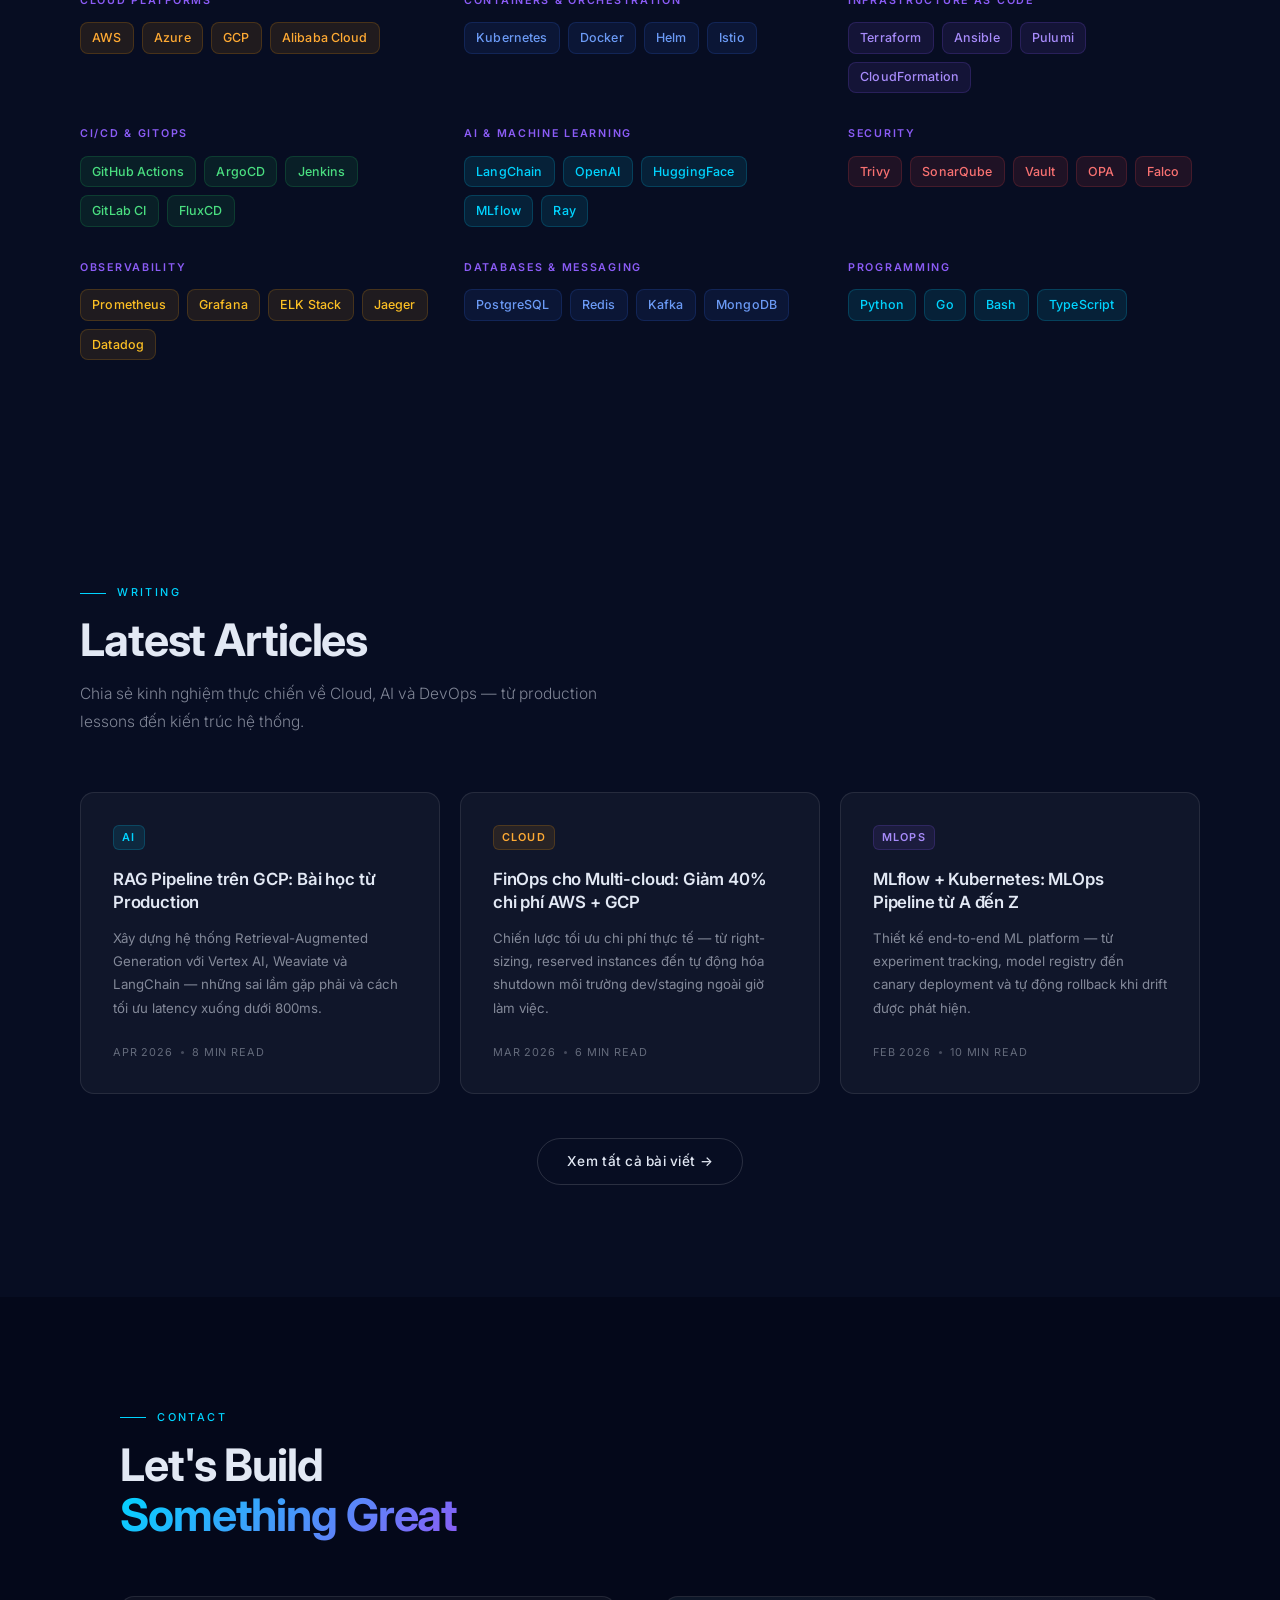
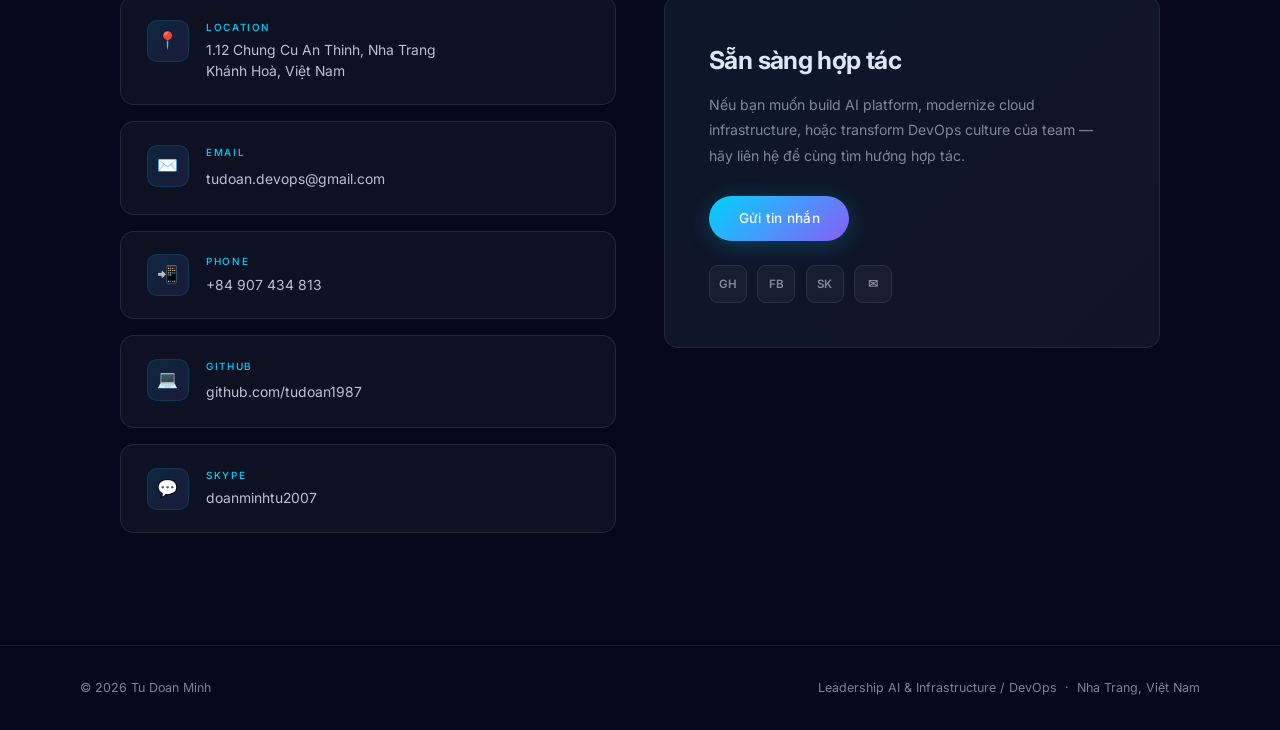
==== commit fa57d742: "Replace SVG slides with real Unsplash photos for AI, Infrastructure, Security Co-Authored-By: Claude" ====
--- a/index.html
+++ b/index.html
@@ -91,110 +91,39 @@
 
         <!-- Slide 1: AI -->
         <div class="hero-slide slide-ai">
-          <div class="slide-glow slide-glow-ai"></div>
-          <svg class="slide-svg" viewBox="0 0 100 100" fill="none" xmlns="http://www.w3.org/2000/svg">
-            <!-- Neural network nodes -->
-            <circle cx="50" cy="50" r="7" fill="#00d4ff" opacity="0.95"/>
-            <circle cx="50" cy="22" r="4.5" fill="#00d4ff" opacity="0.7"/>
-            <circle cx="72" cy="34" r="4.5" fill="#00d4ff" opacity="0.7"/>
-            <circle cx="72" cy="66" r="4.5" fill="#00d4ff" opacity="0.7"/>
-            <circle cx="50" cy="78" r="4.5" fill="#00d4ff" opacity="0.7"/>
-            <circle cx="28" cy="66" r="4.5" fill="#00d4ff" opacity="0.7"/>
-            <circle cx="28" cy="34" r="4.5" fill="#00d4ff" opacity="0.7"/>
-            <!-- Inner connections -->
-            <line x1="50" y1="50" x2="50" y2="22" stroke="#00d4ff" stroke-width="1" opacity="0.45"/>
-            <line x1="50" y1="50" x2="72" y2="34" stroke="#00d4ff" stroke-width="1" opacity="0.45"/>
-            <line x1="50" y1="50" x2="72" y2="66" stroke="#00d4ff" stroke-width="1" opacity="0.45"/>
-            <line x1="50" y1="50" x2="50" y2="78" stroke="#00d4ff" stroke-width="1" opacity="0.45"/>
-            <line x1="50" y1="50" x2="28" y2="66" stroke="#00d4ff" stroke-width="1" opacity="0.45"/>
-            <line x1="50" y1="50" x2="28" y2="34" stroke="#00d4ff" stroke-width="1" opacity="0.45"/>
-            <!-- Outer ring -->
-            <line x1="50" y1="22" x2="72" y2="34" stroke="#00d4ff" stroke-width="0.5" opacity="0.25"/>
-            <line x1="72" y1="34" x2="72" y2="66" stroke="#00d4ff" stroke-width="0.5" opacity="0.25"/>
-            <line x1="72" y1="66" x2="50" y2="78" stroke="#00d4ff" stroke-width="0.5" opacity="0.25"/>
-            <line x1="50" y1="78" x2="28" y2="66" stroke="#00d4ff" stroke-width="0.5" opacity="0.25"/>
-            <line x1="28" y1="66" x2="28" y2="34" stroke="#00d4ff" stroke-width="0.5" opacity="0.25"/>
-            <line x1="28" y1="34" x2="50" y2="22" stroke="#00d4ff" stroke-width="0.5" opacity="0.25"/>
-            <!-- Outer nodes -->
-            <circle cx="50" cy="8" r="3" fill="#8b5cf6" opacity="0.8"/>
-            <circle cx="85" cy="26" r="3" fill="#8b5cf6" opacity="0.8"/>
-            <circle cx="85" cy="74" r="3" fill="#8b5cf6" opacity="0.8"/>
-            <circle cx="50" cy="92" r="3" fill="#8b5cf6" opacity="0.8"/>
-            <circle cx="15" cy="74" r="3" fill="#8b5cf6" opacity="0.8"/>
-            <circle cx="15" cy="26" r="3" fill="#8b5cf6" opacity="0.8"/>
-            <line x1="50" y1="22" x2="50" y2="8" stroke="#8b5cf6" stroke-width="0.6" opacity="0.35"/>
-            <line x1="72" y1="34" x2="85" y2="26" stroke="#8b5cf6" stroke-width="0.6" opacity="0.35"/>
-            <line x1="72" y1="66" x2="85" y2="74" stroke="#8b5cf6" stroke-width="0.6" opacity="0.35"/>
-            <line x1="50" y1="78" x2="50" y2="92" stroke="#8b5cf6" stroke-width="0.6" opacity="0.35"/>
-            <line x1="28" y1="66" x2="15" y2="74" stroke="#8b5cf6" stroke-width="0.6" opacity="0.35"/>
-            <line x1="28" y1="34" x2="15" y2="26" stroke="#8b5cf6" stroke-width="0.6" opacity="0.35"/>
-          </svg>
-          <div class="slide-label">Artificial Intelligence</div>
-          <div class="slide-chips">
-            <span>LLM</span><span>RAG</span><span>AI Agents</span><span>MLOps</span>
+          <img class="slide-img" src="https://images.unsplash.com/photo-1697577418970-95d99b5a55cf?w=700&q=85&fit=crop&auto=format" alt="Artificial Intelligence">
+          <div class="slide-overlay">
+            <span class="slide-tag">AI</span>
+            <div class="slide-label">Artificial Intelligence</div>
+            <div class="slide-chips">
+              <span>LLM</span><span>RAG</span><span>AI Agents</span><span>MLOps</span>
+            </div>
           </div>
           <div class="slide-progress"></div>
         </div>
 
         <!-- Slide 2: Infrastructure -->
         <div class="hero-slide slide-infra">
-          <div class="slide-glow slide-glow-infra"></div>
-          <svg class="slide-svg" viewBox="0 0 100 100" fill="none" xmlns="http://www.w3.org/2000/svg">
-            <!-- Cloud -->
-            <path d="M62 36 Q68 30 74 34 Q80 26 80 36 Q80 44 72 44 L30 44 Q20 44 20 36 Q20 28 28 30 Q32 22 42 26 Q46 20 54 24 Q60 20 62 28 Z" stroke="#8b5cf6" stroke-width="1.5" fill="rgba(139,92,246,0.1)"/>
-            <!-- Server 1 -->
-            <rect x="18" y="52" width="64" height="13" rx="3" stroke="#00d4ff" stroke-width="1.4" fill="rgba(0,212,255,0.07)"/>
-            <circle cx="26" cy="58.5" r="2.5" fill="#00d4ff" opacity="0.9"/>
-            <rect x="33" y="55.5" width="22" height="6" rx="1.5" fill="rgba(0,212,255,0.25)"/>
-            <circle cx="74" cy="58.5" r="2" fill="rgba(0,212,255,0.5)"/>
-            <circle cx="80" cy="58.5" r="2" fill="rgba(0,212,255,0.3)"/>
-            <!-- Server 2 -->
-            <rect x="18" y="70" width="64" height="13" rx="3" stroke="#8b5cf6" stroke-width="1.4" fill="rgba(139,92,246,0.07)"/>
-            <circle cx="26" cy="76.5" r="2.5" fill="#8b5cf6" opacity="0.9"/>
-            <rect x="33" y="73.5" width="22" height="6" rx="1.5" fill="rgba(139,92,246,0.25)"/>
-            <circle cx="74" cy="76.5" r="2" fill="rgba(139,92,246,0.5)"/>
-            <circle cx="80" cy="76.5" r="2" fill="rgba(139,92,246,0.3)"/>
-            <!-- Connection cloud → server -->
-            <line x1="50" y1="44" x2="50" y2="52" stroke="rgba(0,212,255,0.4)" stroke-width="1" stroke-dasharray="2,2"/>
-            <!-- Nodes beside cloud -->
-            <circle cx="12" cy="24" r="4" stroke="#00d4ff" stroke-width="1" fill="rgba(0,212,255,0.08)"/>
-            <circle cx="88" cy="24" r="4" stroke="#8b5cf6" stroke-width="1" fill="rgba(139,92,246,0.08)"/>
-            <line x1="20" y1="30" x2="16" y2="26" stroke="rgba(0,212,255,0.3)" stroke-width="0.8"/>
-            <line x1="80" y1="30" x2="84" y2="26" stroke="rgba(139,92,246,0.3)" stroke-width="0.8"/>
-          </svg>
-          <div class="slide-label">Cloud Infrastructure</div>
-          <div class="slide-chips">
-            <span>GCP</span><span>AWS</span><span>Azure</span><span>Kubernetes</span>
+          <img class="slide-img" src="https://images.unsplash.com/photo-1762163516269-3c143e04175c?w=700&q=85&fit=crop&auto=format" alt="Cloud Infrastructure">
+          <div class="slide-overlay">
+            <span class="slide-tag">Infrastructure</span>
+            <div class="slide-label">Cloud Infrastructure</div>
+            <div class="slide-chips">
+              <span>GCP</span><span>AWS</span><span>Azure</span><span>Kubernetes</span>
+            </div>
           </div>
           <div class="slide-progress"></div>
         </div>
 
         <!-- Slide 3: Security -->
         <div class="hero-slide slide-sec">
-          <div class="slide-glow slide-glow-sec"></div>
-          <svg class="slide-svg" viewBox="0 0 100 100" fill="none" xmlns="http://www.w3.org/2000/svg">
-            <!-- Shield -->
-            <path d="M50 10 L78 22 L78 50 Q78 72 50 90 Q22 72 22 50 L22 22 Z" stroke="#00d4ff" stroke-width="1.8" fill="rgba(0,212,255,0.06)"/>
-            <!-- Inner shield glow -->
-            <path d="M50 18 L70 27 L70 50 Q70 66 50 78 Q30 66 30 50 L30 27 Z" stroke="rgba(0,212,255,0.2)" stroke-width="0.8" fill="rgba(0,212,255,0.03)"/>
-            <!-- Lock body -->
-            <rect x="38" y="52" width="24" height="20" rx="4" stroke="#8b5cf6" stroke-width="1.5" fill="rgba(139,92,246,0.18)"/>
-            <!-- Lock shackle -->
-            <path d="M42 52 L42 45 Q42 36 50 36 Q58 36 58 45 L58 52" stroke="#8b5cf6" stroke-width="1.5"/>
-            <!-- Keyhole -->
-            <circle cx="50" cy="60" r="3.5" fill="#8b5cf6" opacity="0.9"/>
-            <rect x="48.5" y="62" width="3" height="5" rx="1" fill="#8b5cf6" opacity="0.9"/>
-            <!-- Circuit lines on shield corners -->
-            <polyline points="28,32 22,32 22,38" stroke="rgba(0,212,255,0.35)" stroke-width="1" fill="none"/>
-            <polyline points="72,32 78,32 78,38" stroke="rgba(0,212,255,0.35)" stroke-width="1" fill="none"/>
-            <circle cx="22" cy="38" r="1.5" fill="rgba(0,212,255,0.5)"/>
-            <circle cx="78" cy="38" r="1.5" fill="rgba(0,212,255,0.5)"/>
-            <!-- Scan line animation hint -->
-            <line x1="30" y1="42" x2="70" y2="42" stroke="rgba(0,212,255,0.15)" stroke-width="0.8" stroke-dasharray="3,3"/>
-          </svg>
-          <div class="slide-label">Infrastructure Security</div>
-          <div class="slide-chips">
-            <span>DevSecOps</span><span>Zero Trust</span><span>Compliance</span>
+          <img class="slide-img" src="https://images.unsplash.com/photo-1550751827-4bd374c3f58b?w=700&q=85&fit=crop&auto=format" alt="Security">
+          <div class="slide-overlay">
+            <span class="slide-tag">Security</span>
+            <div class="slide-label">Infrastructure Security</div>
+            <div class="slide-chips">
+              <span>DevSecOps</span><span>Zero Trust</span><span>Compliance</span>
+            </div>
           </div>
           <div class="slide-progress"></div>
         </div>
--- a/css/custom.css
+++ b/css/custom.css
@@ -164,76 +164,75 @@
 .hero-slide {
   position: absolute;
   inset: 0;
-  background: rgba(255,255,255,0.035);
-  border: 1px solid rgba(255,255,255,0.09);
   border-radius: 24px;
-  padding: 2rem 1.75rem 2.25rem;
-  display: flex;
-  flex-direction: column;
-  align-items: center;
-  justify-content: center;
-  gap: 1rem;
   opacity: 0;
   overflow: hidden;
   animation: slide-fade 12s ease-in-out infinite;
-  backdrop-filter: blur(8px);
+  border: 1px solid rgba(255,255,255,0.1);
 }
 .hero-slide:nth-child(1) { animation-delay: 0s; }
 .hero-slide:nth-child(2) { animation-delay: 4s; }
 .hero-slide:nth-child(3) { animation-delay: 8s; }
 
 @keyframes slide-fade {
-  0%, 3%   { opacity: 0; transform: scale(0.96) translateY(10px); }
-  8%, 28%  { opacity: 1; transform: scale(1) translateY(0); }
-  33%, 100%{ opacity: 0; transform: scale(0.96) translateY(-8px); }
-}
-
-.slide-glow {
+  0%, 3%   { opacity: 0; transform: scale(1.04); }
+  8%, 28%  { opacity: 1; transform: scale(1); }
+  33%, 100%{ opacity: 0; transform: scale(0.97); }
+}
+
+.slide-img {
   position: absolute;
-  width: 220px; height: 220px;
-  border-radius: 50%;
-  filter: blur(70px);
-  opacity: 0.18;
-  top: -80px; right: -80px;
-  pointer-events: none;
-}
-.slide-glow-ai   { background: #00d4ff; }
-.slide-glow-infra{ background: #8b5cf6; }
-.slide-glow-sec  { background: #06b6d4; }
-
-.slide-svg {
-  width: 90px; height: 90px;
-  flex-shrink: 0;
-}
+  inset: 0;
+  width: 100%; height: 100%;
+  object-fit: cover;
+  object-position: center;
+}
+
+.slide-overlay {
+  position: absolute;
+  bottom: 0; left: 0; right: 0;
+  padding: 1.5rem 1.75rem 1.75rem;
+  background: linear-gradient(to top, rgba(4,8,26,0.97) 0%, rgba(4,8,26,0.75) 55%, transparent 100%);
+  display: flex;
+  flex-direction: column;
+  gap: 0.6rem;
+}
+
+.slide-tag {
+  font-size: 0.62rem;
+  font-weight: 700;
+  letter-spacing: 0.14em;
+  text-transform: uppercase;
+  color: var(--cyan);
+}
+.slide-infra .slide-tag { color: #8b5cf6; }
+.slide-sec   .slide-tag { color: #06b6d4; }
 
 .slide-label {
-  font-size: 1rem;
+  font-size: 1.05rem;
   font-weight: 700;
-  color: var(--text);
+  color: #fff;
   letter-spacing: -0.01em;
-  text-align: center;
 }
 
 .slide-chips {
   display: flex;
   flex-wrap: wrap;
-  gap: 0.4rem;
-  justify-content: center;
+  gap: 0.35rem;
 }
 .slide-chips span {
-  font-size: 0.65rem;
+  font-size: 0.62rem;
   font-weight: 600;
-  letter-spacing: 0.06em;
-  padding: 0.22rem 0.6rem;
+  letter-spacing: 0.05em;
+  padding: 0.2rem 0.55rem;
   border-radius: 999px;
-  background: rgba(255,255,255,0.07);
-  border: 1px solid rgba(255,255,255,0.1);
-  color: var(--muted);
-}
-
-.slide-ai    .slide-chips span { color: #00d4ff; border-color: rgba(0,212,255,0.25); background: rgba(0,212,255,0.06); }
-.slide-infra .slide-chips span { color: #8b5cf6; border-color: rgba(139,92,246,0.25); background: rgba(139,92,246,0.06); }
-.slide-sec   .slide-chips span { color: #06b6d4; border-color: rgba(6,182,212,0.25); background: rgba(6,182,212,0.06); }
+  background: rgba(255,255,255,0.1);
+  border: 1px solid rgba(255,255,255,0.15);
+  color: rgba(255,255,255,0.75);
+}
+.slide-ai    .slide-chips span { color: #00d4ff; border-color: rgba(0,212,255,0.3); background: rgba(0,212,255,0.08); }
+.slide-infra .slide-chips span { color: #a78bfa; border-color: rgba(139,92,246,0.3); background: rgba(139,92,246,0.08); }
+.slide-sec   .slide-chips span { color: #22d3ee; border-color: rgba(6,182,212,0.3);  background: rgba(6,182,212,0.08); }
 
 .slide-progress {
   position: absolute;
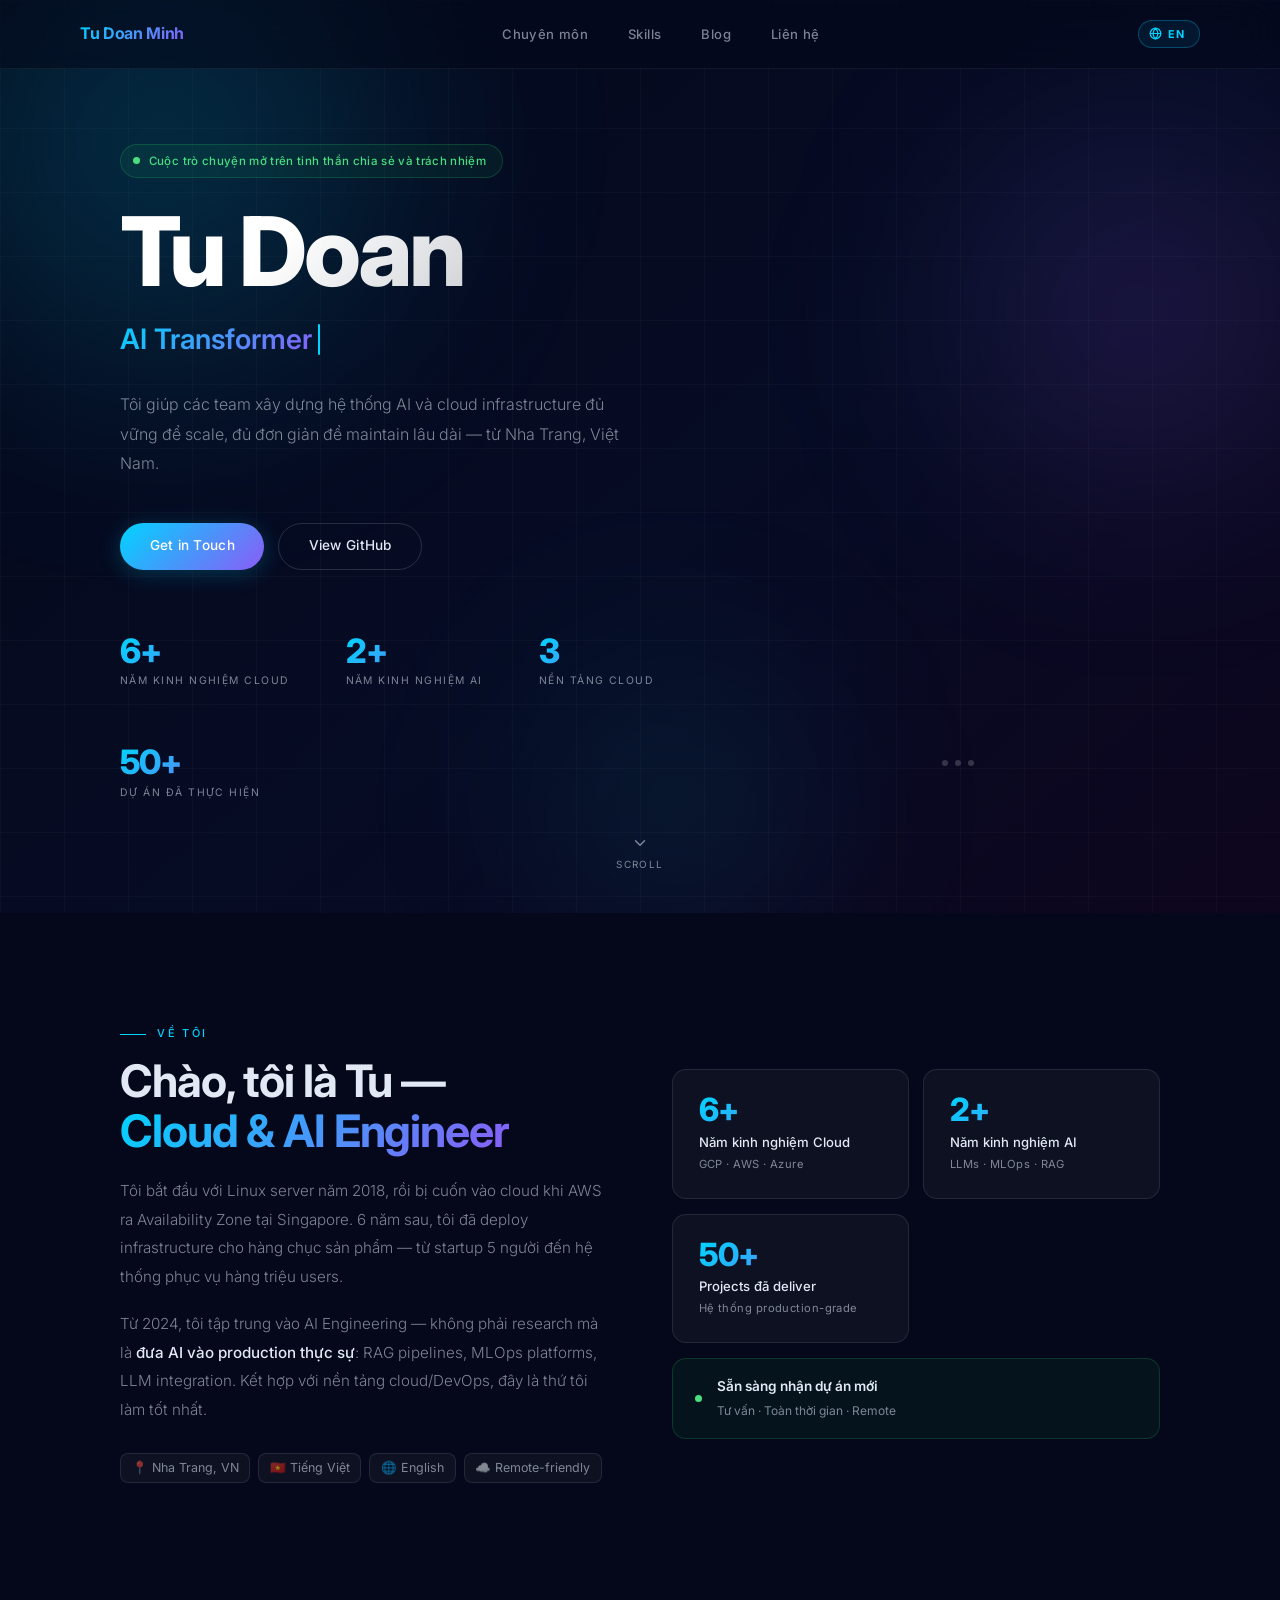
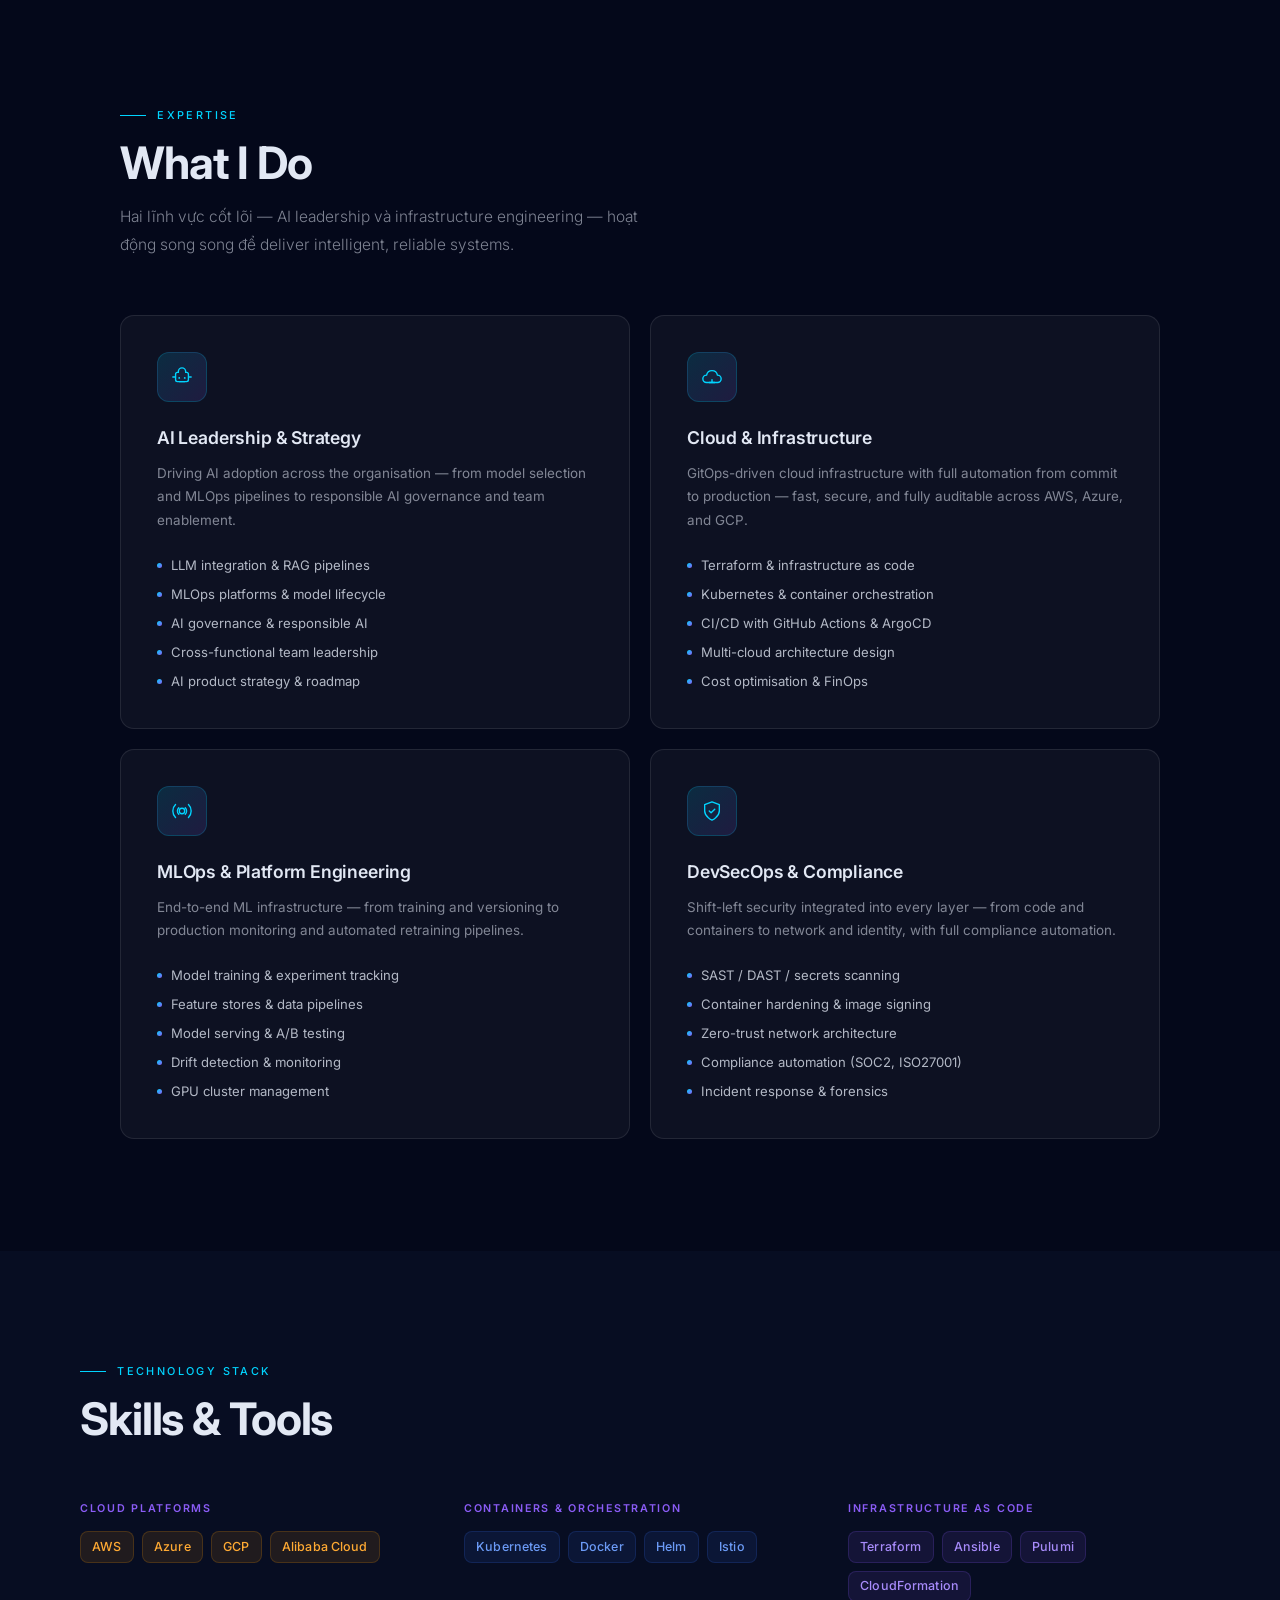
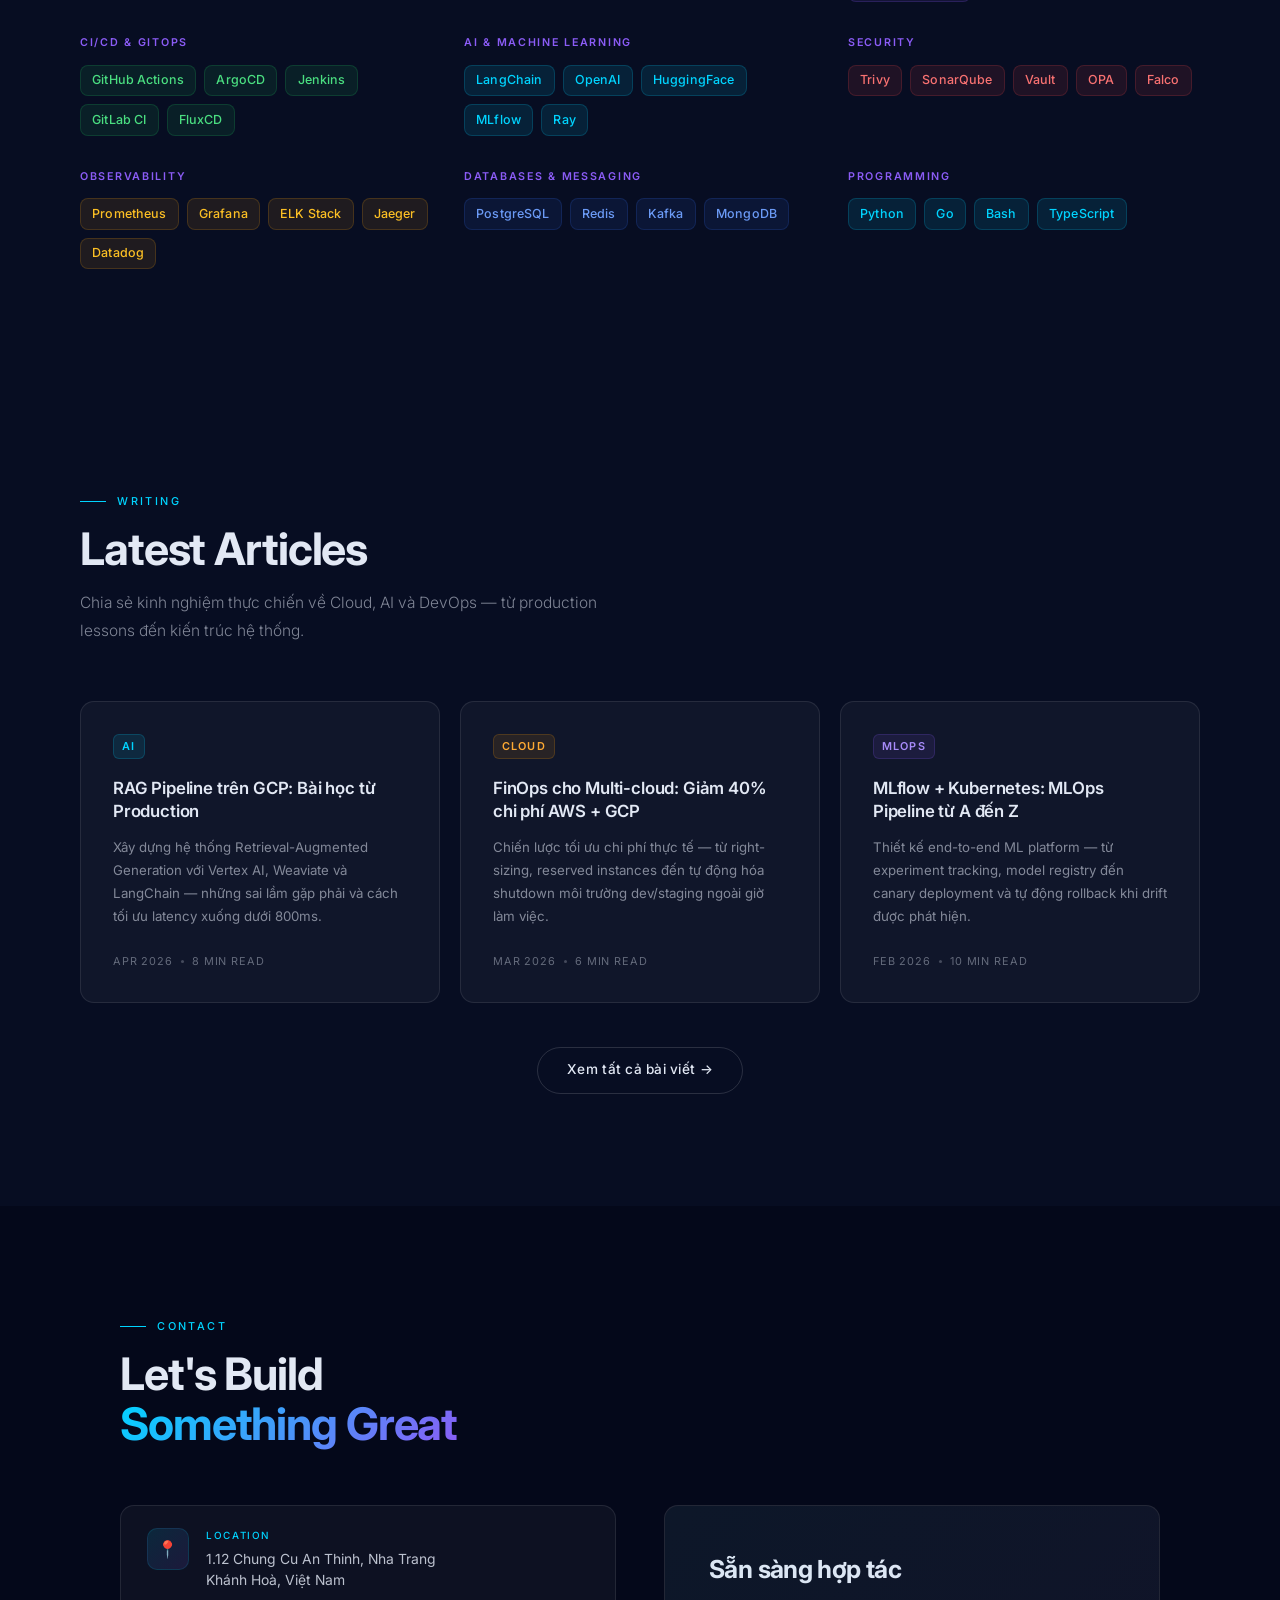
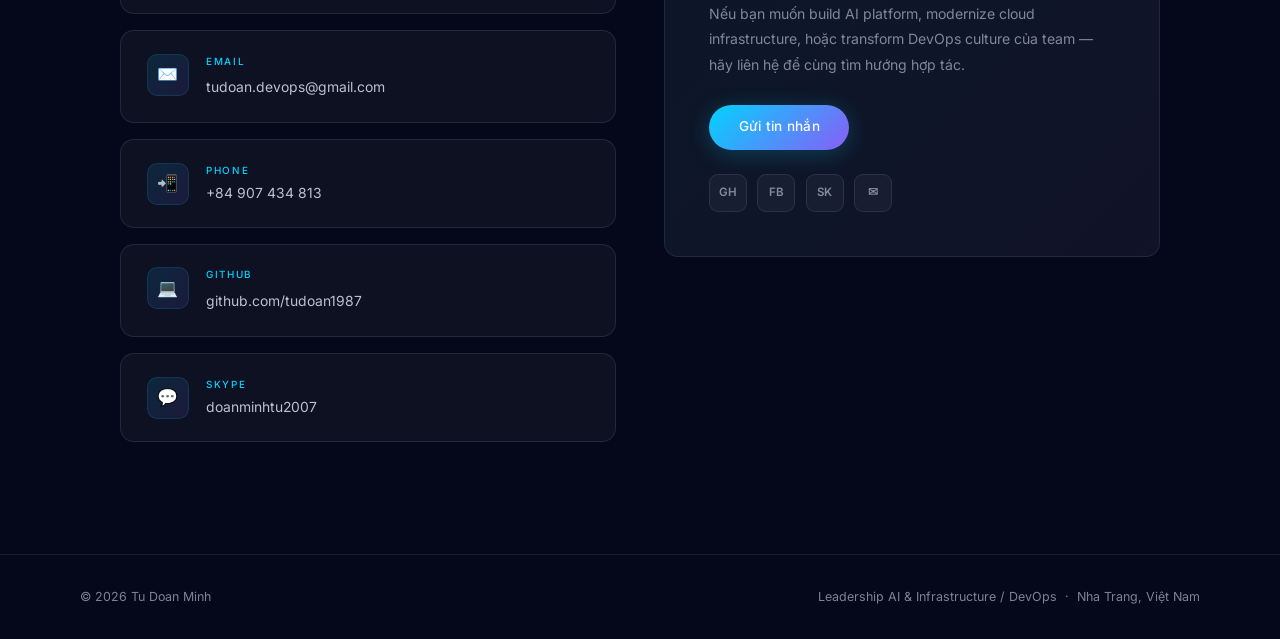
==== commit 94d3fd09: "Update hero name from 'Tu Doan Minh' to 'Tu Doan' Co-Authored-By: Claude Sonnet 4.6 <noreply@anthrop" ====
--- a/index.html
+++ b/index.html
@@ -48,7 +48,7 @@
         <span data-vi="Cuộc trò chuyện mở trên tinh thần chia sẻ và trách nhiệm" data-en="An open conversation based on sharing and responsibility">Cuộc trò chuyện mở trên tinh thần chia sẻ và trách nhiệm</span>
       </div>
 
-      <h1 class="hero-name">Tu Doan<br>Minh</h1>
+      <h1 class="hero-name">Tu Doan</h1>
 
       <div class="hero-role">
         <span class="typewriter" id="tw"></span><span class="cursor"></span>
--- a/css/custom.css
+++ b/css/custom.css
@@ -158,7 +158,7 @@
   position: relative;
   width: 100%;
   max-width: 380px;
-  height: 360px;
+  height: 560px;
 }
 
 .hero-slide {
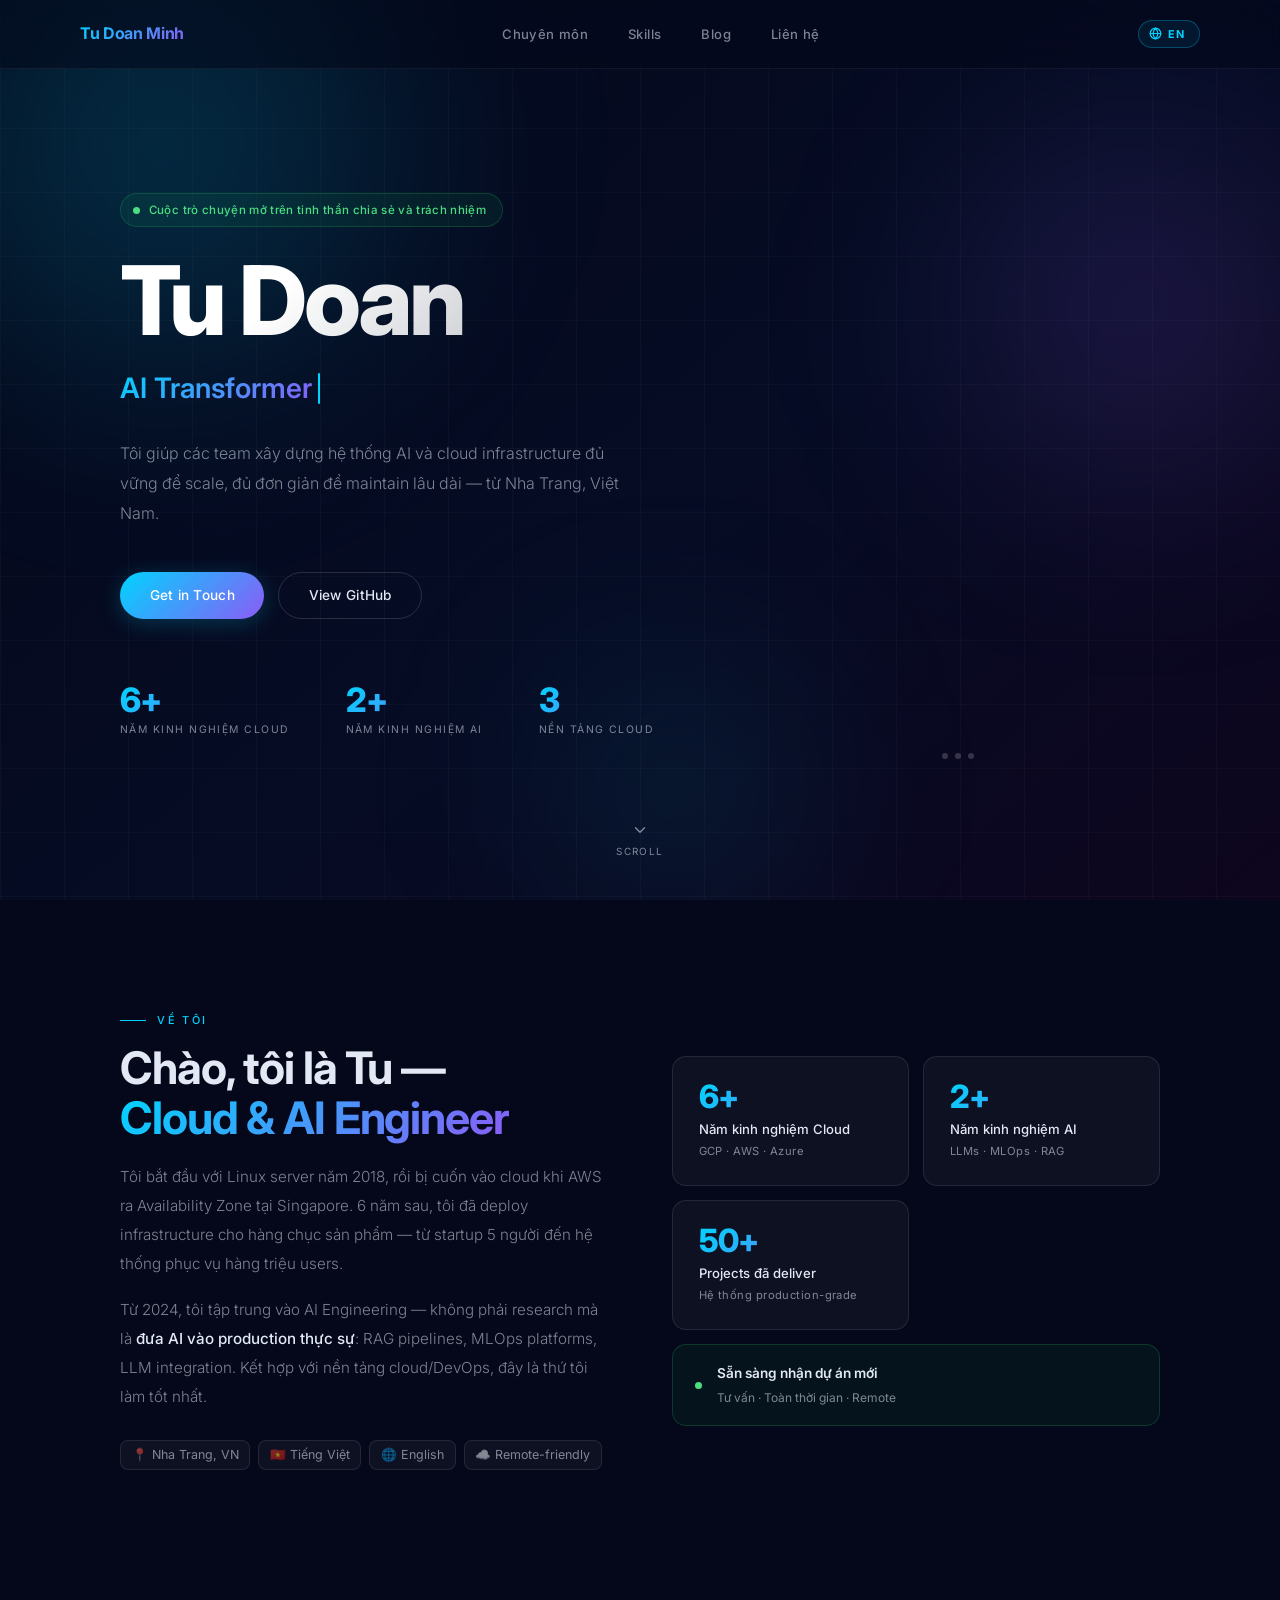
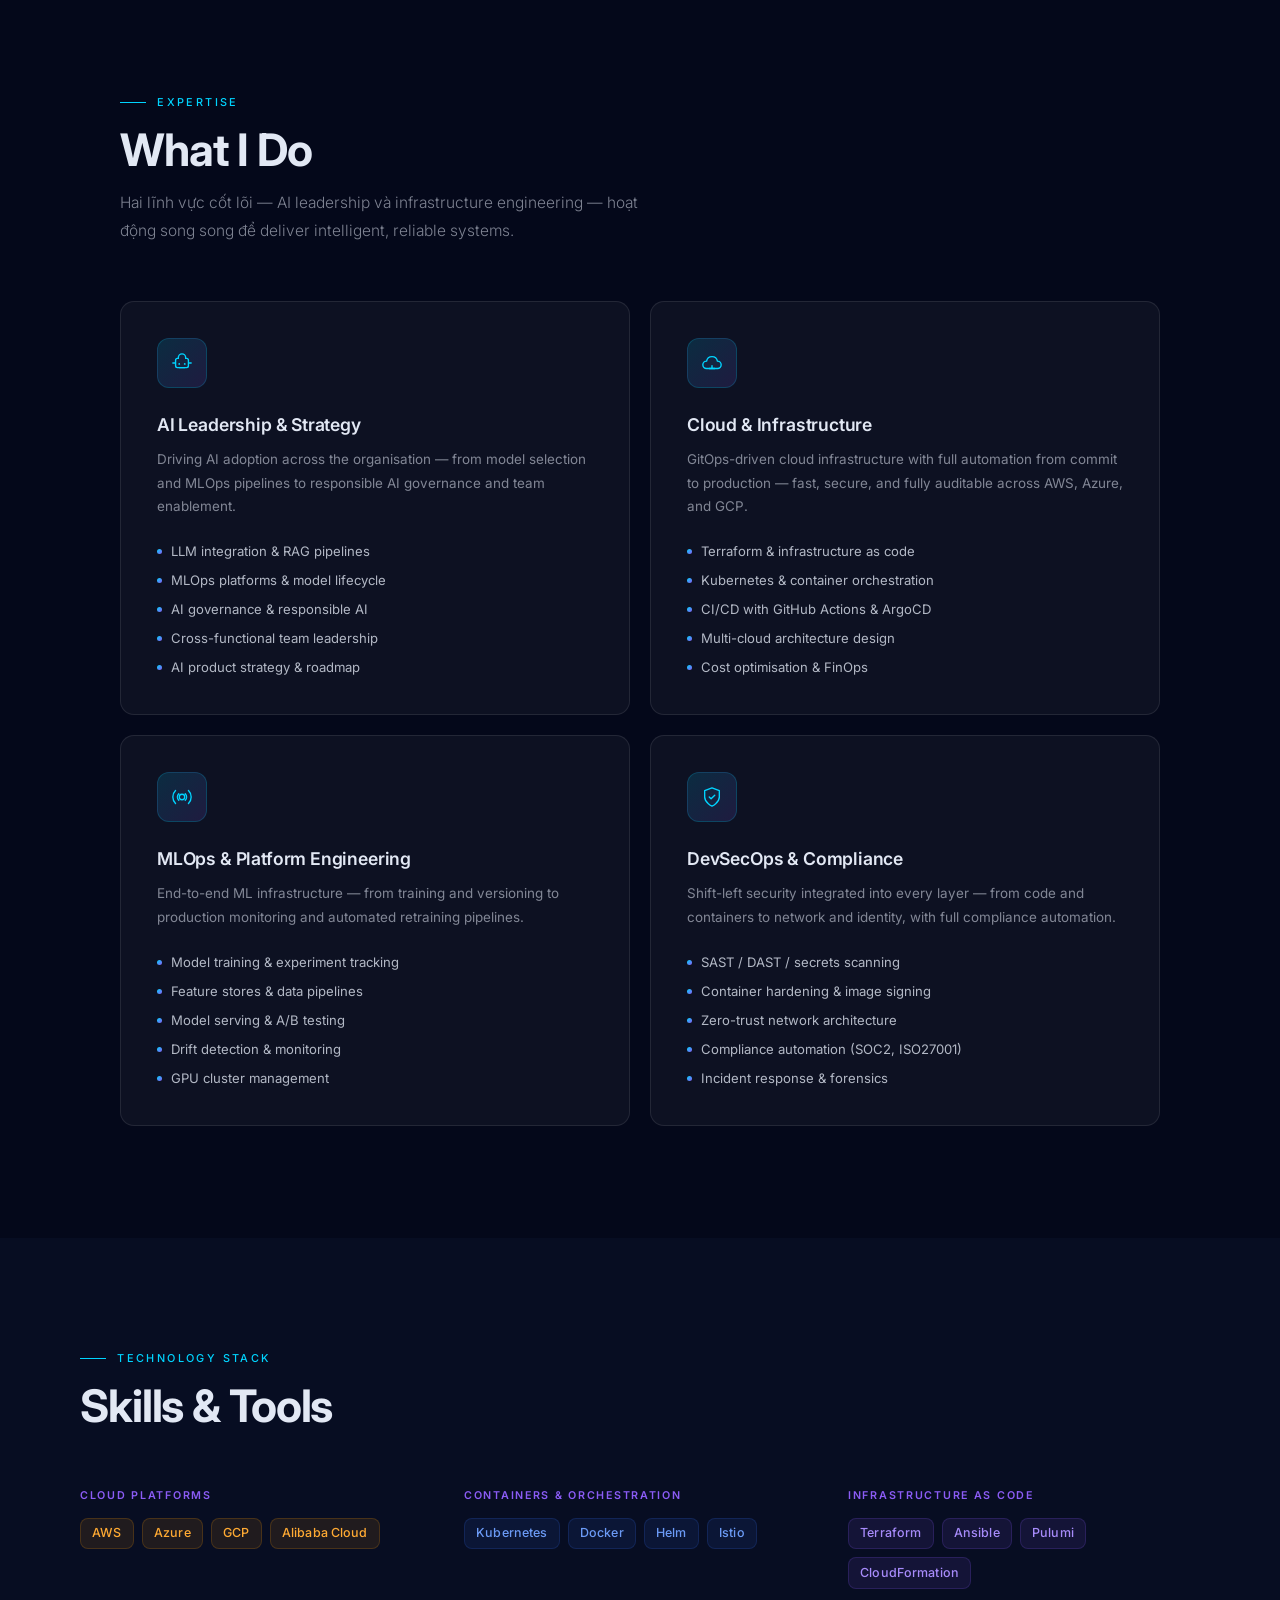
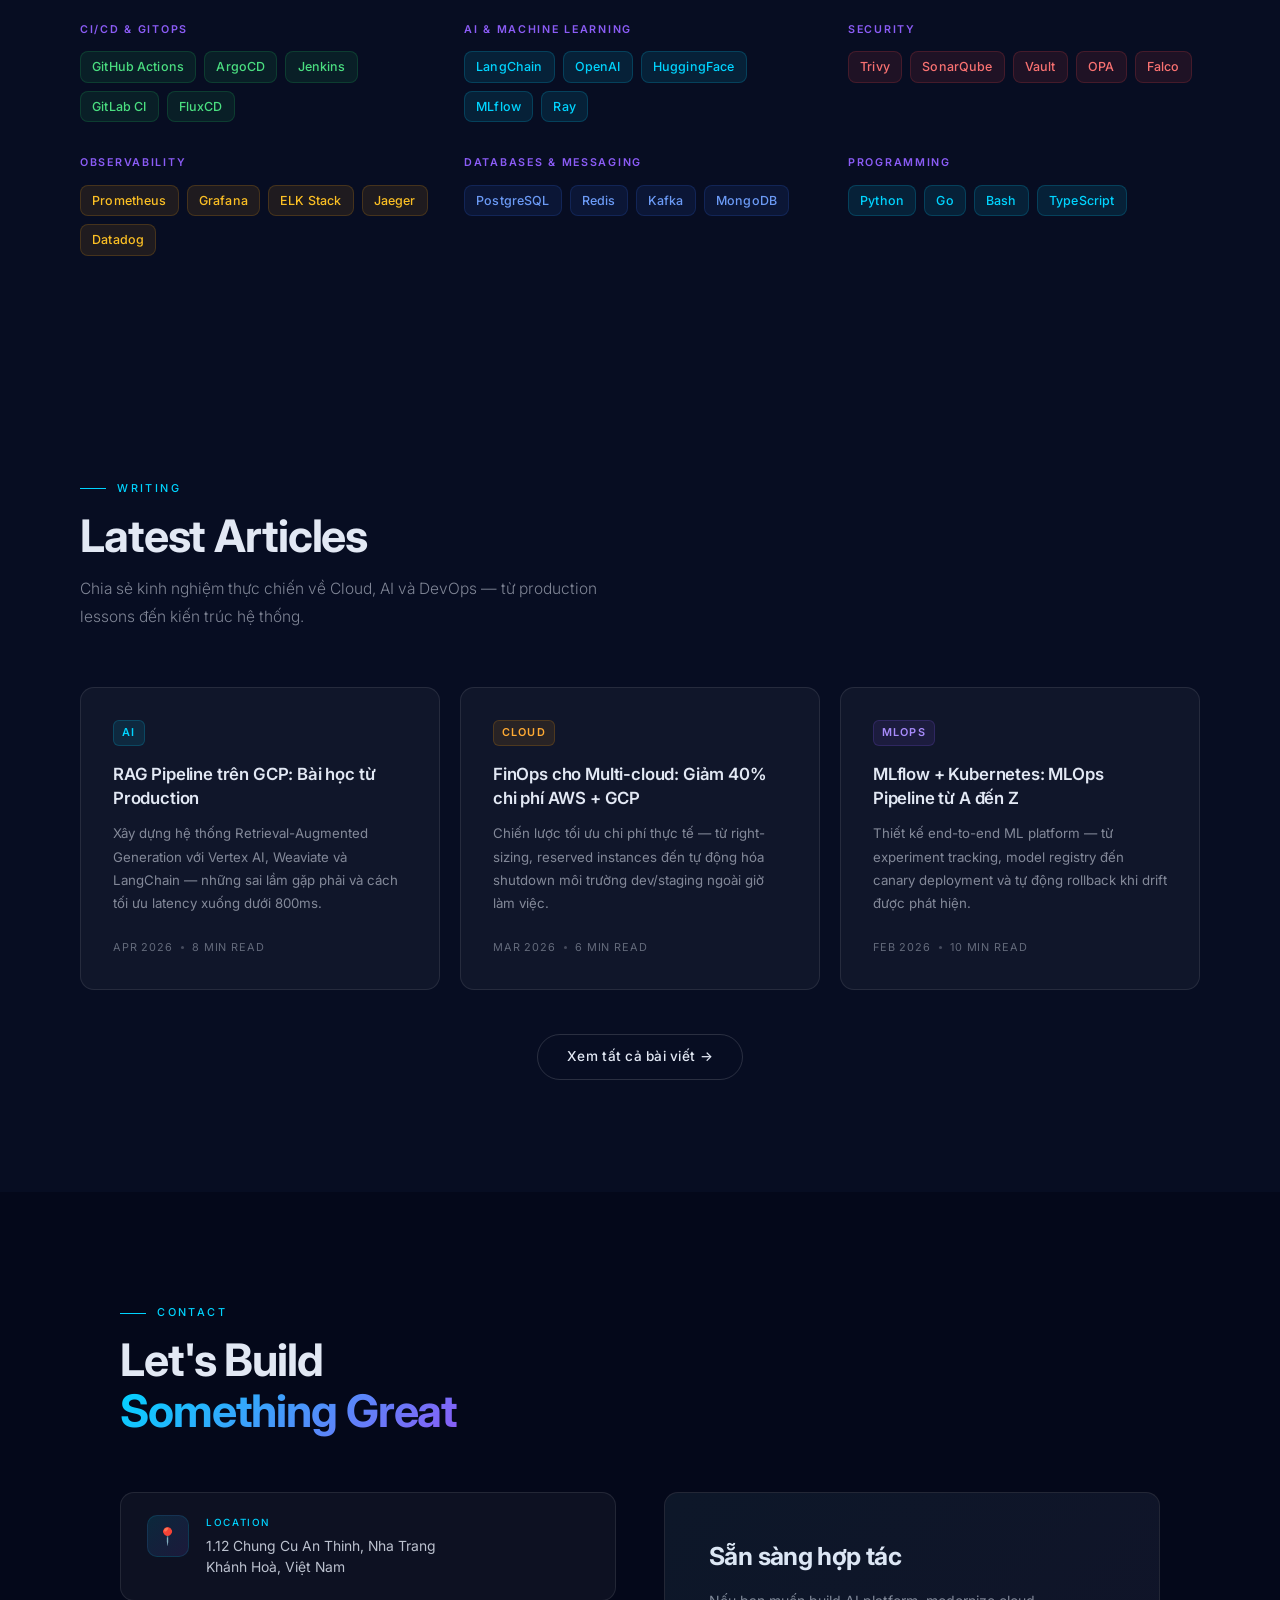
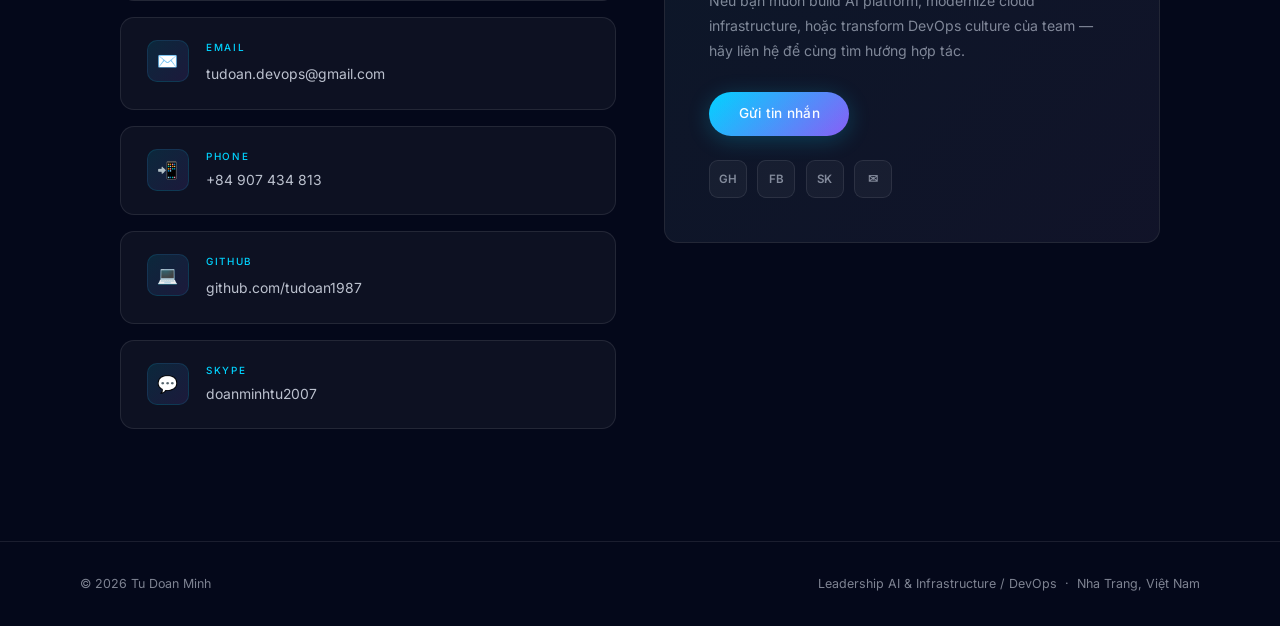
==== commit 752b9c34: "Remove '50+ projects' stat from hero section Co-Authored-By: Claude Sonnet 4.6 <noreply@anthropic.co" ====
--- a/index.html
+++ b/index.html
@@ -77,10 +77,6 @@
         <div>
           <span class="stat-num">3</span>
           <span class="stat-label" data-vi="Nền tảng Cloud" data-en="Cloud Platforms">Nền tảng Cloud</span>
-        </div>
-        <div>
-          <span class="stat-num">50+</span>
-          <span class="stat-label" data-vi="Dự án đã thực hiện" data-en="Projects Delivered">Dự án đã thực hiện</span>
         </div>
       </div>
     </div>
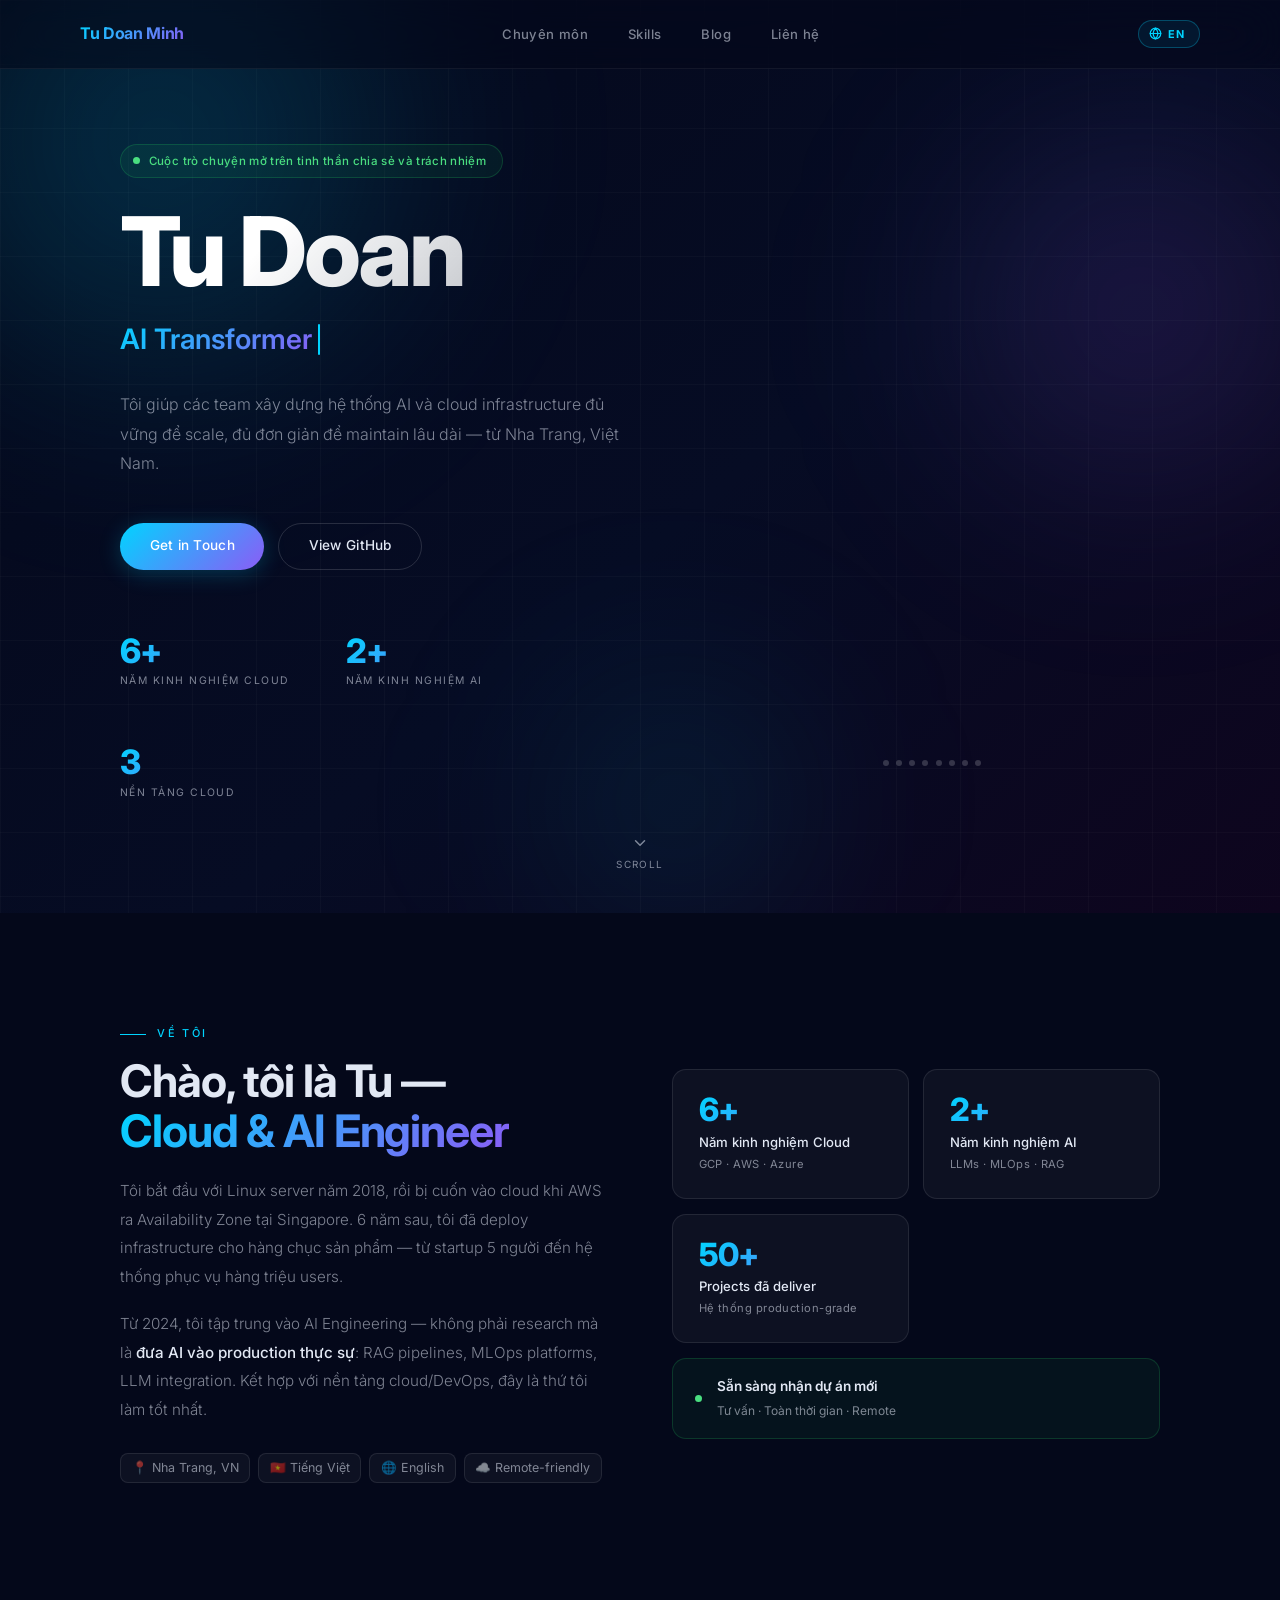
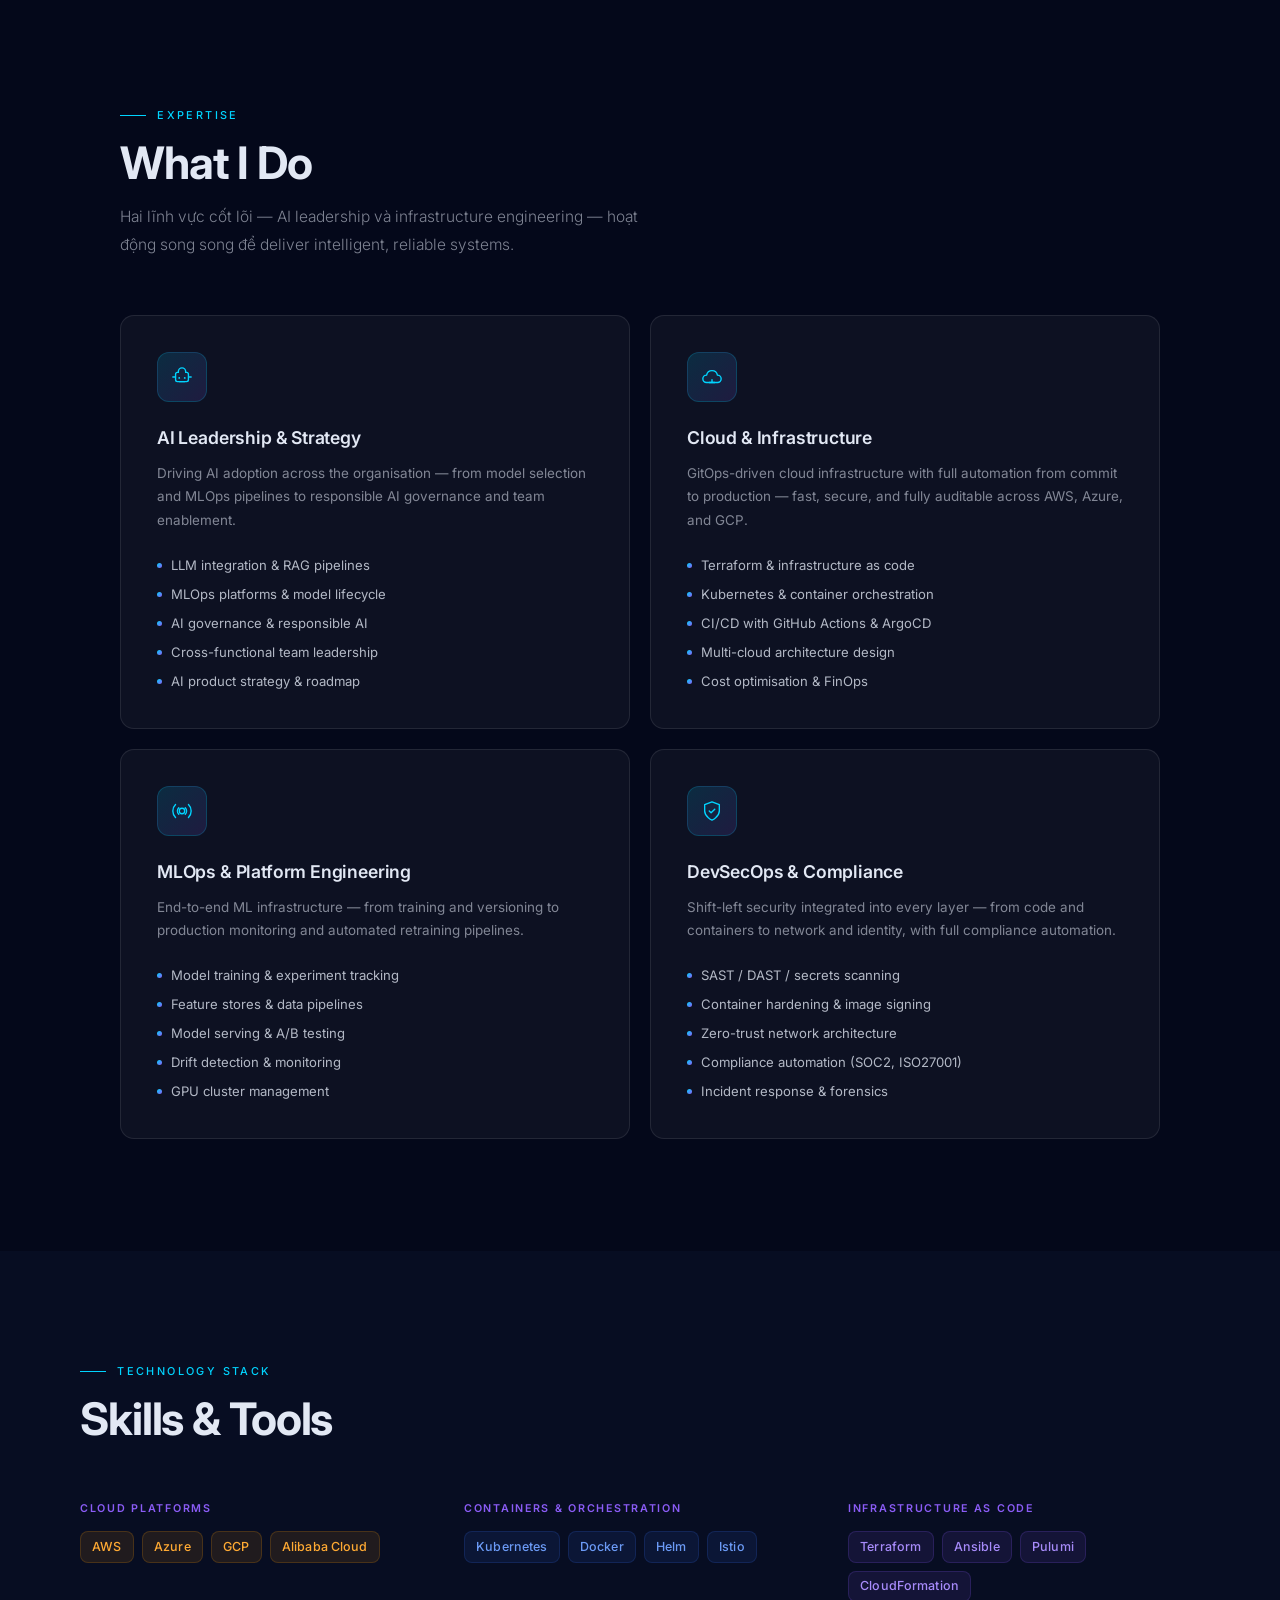
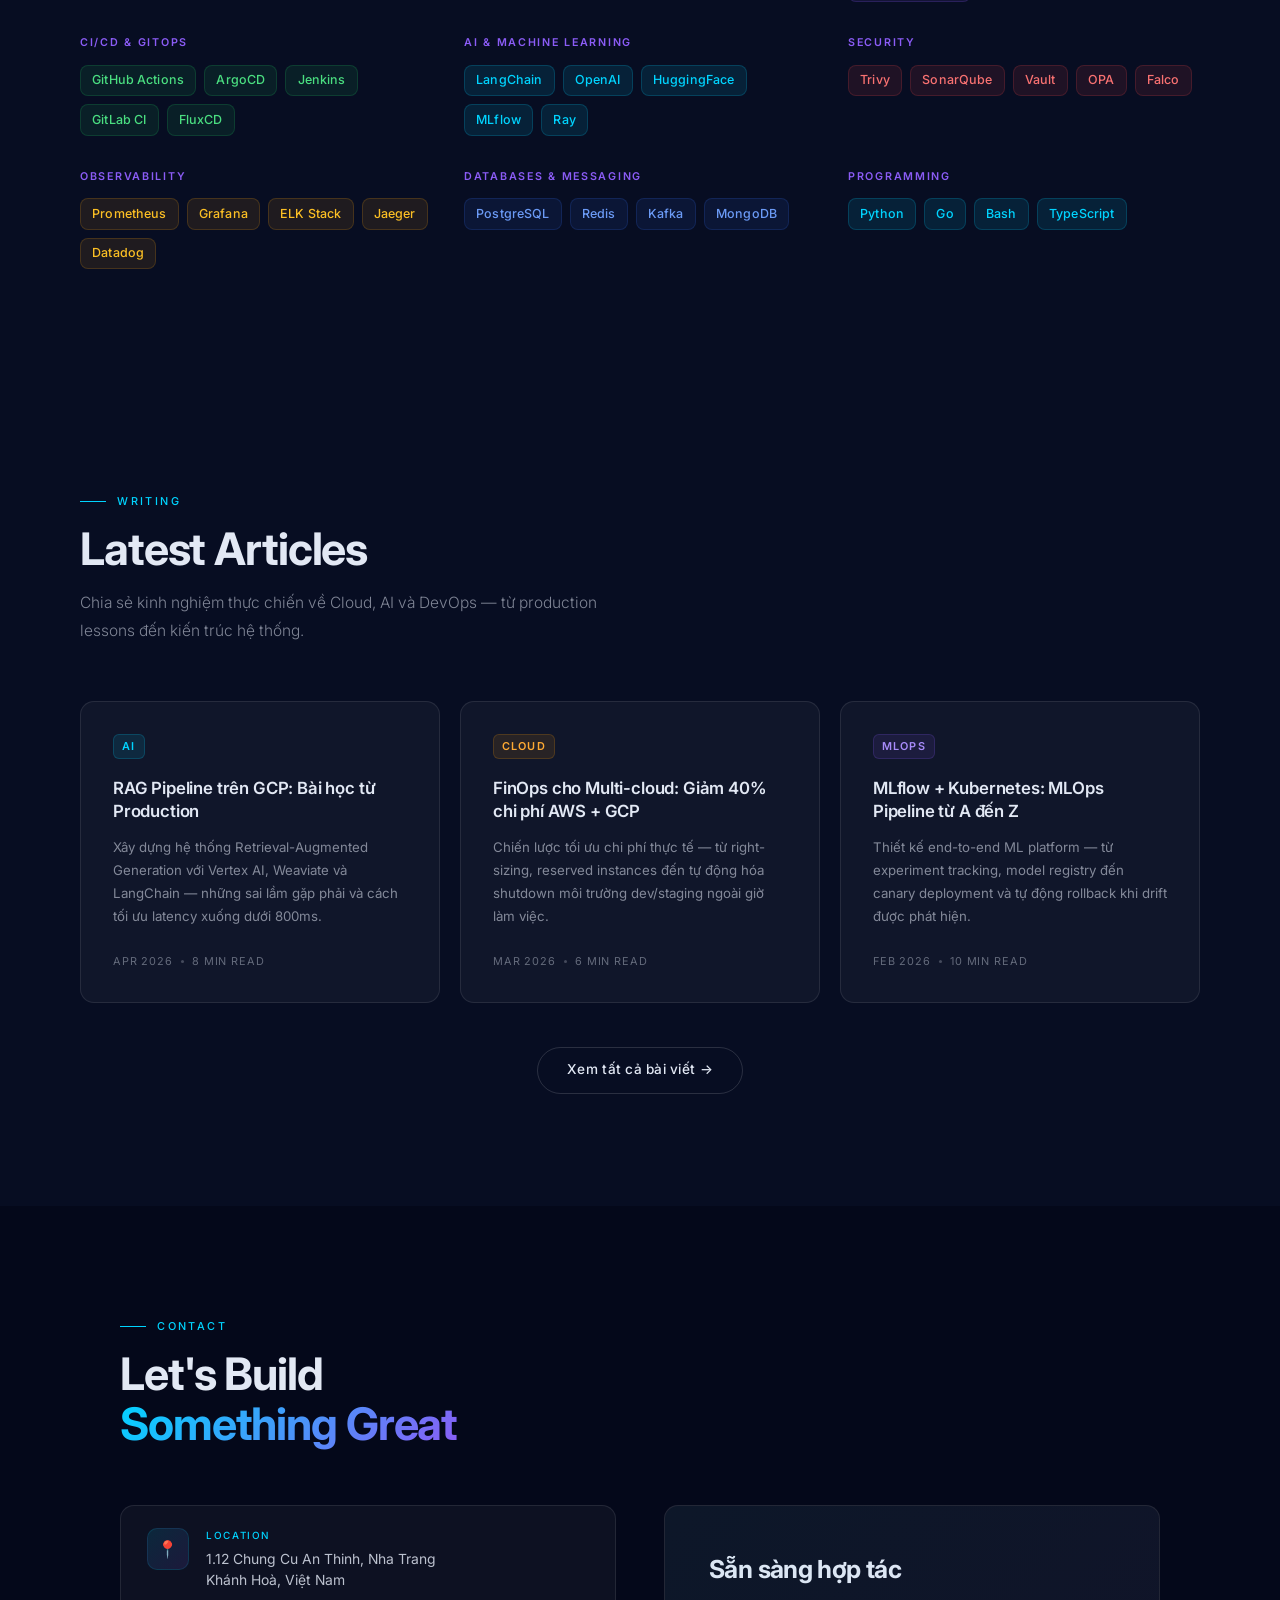
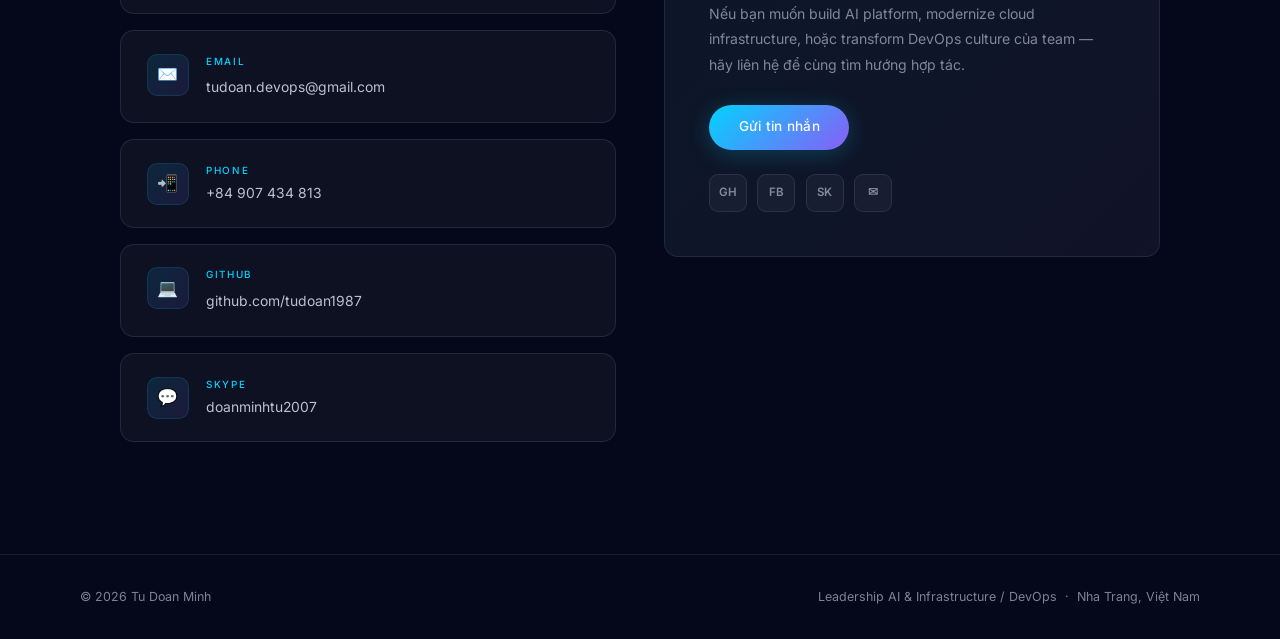
==== commit c78ef65a: "Add 5 more hero slides: ML, Data Science, DevOps, Platform Engineering, Cloud Networking Co-Authored" ====
--- a/index.html
+++ b/index.html
@@ -124,9 +124,74 @@
           <div class="slide-progress"></div>
         </div>
 
+        <!-- Slide 4: Machine Learning -->
+        <div class="hero-slide slide-ai">
+          <img class="slide-img" src="https://images.unsplash.com/photo-1675557009483-e6cf3867976b?w=700&q=85&fit=crop&auto=format" alt="Machine Learning">
+          <div class="slide-overlay">
+            <span class="slide-tag">AI</span>
+            <div class="slide-label">Machine Learning</div>
+            <div class="slide-chips">
+              <span>PyTorch</span><span>TensorFlow</span><span>GPU</span><span>AutoML</span>
+            </div>
+          </div>
+          <div class="slide-progress"></div>
+        </div>
+
+        <!-- Slide 5: Data Science -->
+        <div class="hero-slide slide-ai">
+          <img class="slide-img" src="https://images.unsplash.com/photo-1675557009875-436f71457475?w=700&q=85&fit=crop&auto=format" alt="Data Science">
+          <div class="slide-overlay">
+            <span class="slide-tag">AI</span>
+            <div class="slide-label">Data Science & AI</div>
+            <div class="slide-chips">
+              <span>Python</span><span>Vertex AI</span><span>BigQuery</span><span>LLM</span>
+            </div>
+          </div>
+          <div class="slide-progress"></div>
+        </div>
+
+        <!-- Slide 6: DevOps -->
+        <div class="hero-slide slide-devops">
+          <img class="slide-img" src="https://images.unsplash.com/photo-1667372335937-d03be6fb0a9c?w=700&q=85&fit=crop&auto=format" alt="DevOps">
+          <div class="slide-overlay">
+            <span class="slide-tag">DevOps</span>
+            <div class="slide-label">DevOps & Automation</div>
+            <div class="slide-chips">
+              <span>Docker</span><span>Kubernetes</span><span>Helm</span><span>GitOps</span>
+            </div>
+          </div>
+          <div class="slide-progress"></div>
+        </div>
+
+        <!-- Slide 7: Platform Engineering -->
+        <div class="hero-slide slide-devops">
+          <img class="slide-img" src="https://images.unsplash.com/photo-1667372335879-9b5c551232e5?w=700&q=85&fit=crop&auto=format" alt="Platform Engineering">
+          <div class="slide-overlay">
+            <span class="slide-tag">DevOps</span>
+            <div class="slide-label">Platform Engineering</div>
+            <div class="slide-chips">
+              <span>Terraform</span><span>ArgoCD</span><span>CI/CD</span><span>IaC</span>
+            </div>
+          </div>
+          <div class="slide-progress"></div>
+        </div>
+
+        <!-- Slide 8: Cloud Networking -->
+        <div class="hero-slide slide-infra">
+          <img class="slide-img" src="https://images.unsplash.com/photo-1762279389045-110301edeecc?w=700&q=85&fit=crop&auto=format" alt="Cloud Networking">
+          <div class="slide-overlay">
+            <span class="slide-tag">Infrastructure</span>
+            <div class="slide-label">Cloud Networking</div>
+            <div class="slide-chips">
+              <span>VPC</span><span>CDN</span><span>Load Balancer</span><span>DNS</span>
+            </div>
+          </div>
+          <div class="slide-progress"></div>
+        </div>
+
       </div>
       <div class="slide-dots">
-        <span></span><span></span><span></span>
+        <span></span><span></span><span></span><span></span><span></span><span></span><span></span><span></span>
       </div>
     </div>
   </div>
--- a/css/custom.css
+++ b/css/custom.css
@@ -131,7 +131,7 @@
   margin: 0 auto;
   padding: 9rem 5rem 7rem;
   display: grid;
-  grid-template-columns: 55% 1fr;
+  grid-template-columns: 50% 1fr;
   gap: 4rem;
   align-items: center;
 }
@@ -157,7 +157,7 @@
 .hero-slides {
   position: relative;
   width: 100%;
-  max-width: 380px;
+  max-width: 600px;
   height: 560px;
 }
 
@@ -167,17 +167,22 @@
   border-radius: 24px;
   opacity: 0;
   overflow: hidden;
-  animation: slide-fade 12s ease-in-out infinite;
+  animation: slide-fade 32s ease-in-out infinite;
   border: 1px solid rgba(255,255,255,0.1);
 }
 .hero-slide:nth-child(1) { animation-delay: 0s; }
 .hero-slide:nth-child(2) { animation-delay: 4s; }
 .hero-slide:nth-child(3) { animation-delay: 8s; }
+.hero-slide:nth-child(4) { animation-delay: 12s; }
+.hero-slide:nth-child(5) { animation-delay: 16s; }
+.hero-slide:nth-child(6) { animation-delay: 20s; }
+.hero-slide:nth-child(7) { animation-delay: 24s; }
+.hero-slide:nth-child(8) { animation-delay: 28s; }
 
 @keyframes slide-fade {
-  0%, 3%   { opacity: 0; transform: scale(1.04); }
-  8%, 28%  { opacity: 1; transform: scale(1); }
-  33%, 100%{ opacity: 0; transform: scale(0.97); }
+  0%, 1%   { opacity: 0; transform: scale(1.04); }
+  3%, 9%   { opacity: 1; transform: scale(1); }
+  12%, 100%{ opacity: 0; transform: scale(0.97); }
 }
 
 .slide-img {
@@ -205,8 +210,10 @@
   text-transform: uppercase;
   color: var(--cyan);
 }
-.slide-infra .slide-tag { color: #8b5cf6; }
-.slide-sec   .slide-tag { color: #06b6d4; }
+.slide-infra  .slide-tag { color: #8b5cf6; }
+.slide-sec    .slide-tag { color: #06b6d4; }
+.slide-devops .slide-tag { color: #f59e0b; }
+.slide-devops .slide-chips span { color: #fcd34d; border-color: rgba(245,158,11,0.3); background: rgba(245,158,11,0.07); }
 
 .slide-label {
   font-size: 1.05rem;
@@ -242,15 +249,20 @@
   border-radius: 0 0 24px 24px;
   transform-origin: left;
   transform: scaleX(0);
-  animation: slide-bar 12s linear infinite;
+  animation: slide-bar 32s linear infinite;
 }
 .hero-slide:nth-child(2) .slide-progress { animation-delay: 4s; }
 .hero-slide:nth-child(3) .slide-progress { animation-delay: 8s; }
+.hero-slide:nth-child(4) .slide-progress { animation-delay: 12s; }
+.hero-slide:nth-child(5) .slide-progress { animation-delay: 16s; }
+.hero-slide:nth-child(6) .slide-progress { animation-delay: 20s; }
+.hero-slide:nth-child(7) .slide-progress { animation-delay: 24s; }
+.hero-slide:nth-child(8) .slide-progress { animation-delay: 28s; }
 
 @keyframes slide-bar {
-  0%, 8%   { transform: scaleX(0); }
-  28%      { transform: scaleX(1); }
-  33%, 100%{ transform: scaleX(1); opacity: 0; }
+  0%, 3%   { transform: scaleX(0); }
+  9%       { transform: scaleX(1); }
+  12%, 100%{ transform: scaleX(1); opacity: 0; }
 }
 
 /* Dots indicator */
@@ -263,15 +275,20 @@
   border-radius: 50%;
   background: rgba(255,255,255,0.18);
   transition: background 0.3s;
-  animation: dot-pulse 12s ease-in-out infinite;
+  animation: dot-pulse 32s ease-in-out infinite;
 }
 .slide-dots span:nth-child(2) { animation-delay: 4s; }
 .slide-dots span:nth-child(3) { animation-delay: 8s; }
+.slide-dots span:nth-child(4) { animation-delay: 12s; }
+.slide-dots span:nth-child(5) { animation-delay: 16s; }
+.slide-dots span:nth-child(6) { animation-delay: 20s; }
+.slide-dots span:nth-child(7) { animation-delay: 24s; }
+.slide-dots span:nth-child(8) { animation-delay: 28s; }
 
 @keyframes dot-pulse {
-  0%, 7%   { background: rgba(255,255,255,0.18); transform: scale(1); }
-  10%, 27% { background: var(--cyan); transform: scale(1.3); }
-  32%, 100%{ background: rgba(255,255,255,0.18); transform: scale(1); }
+  0%, 2%   { background: rgba(255,255,255,0.18); transform: scale(1); }
+  4%, 10%  { background: var(--cyan); transform: scale(1.3); }
+  13%, 100%{ background: rgba(255,255,255,0.18); transform: scale(1); }
 }
 .hero-eyebrow {
   display: inline-flex;
